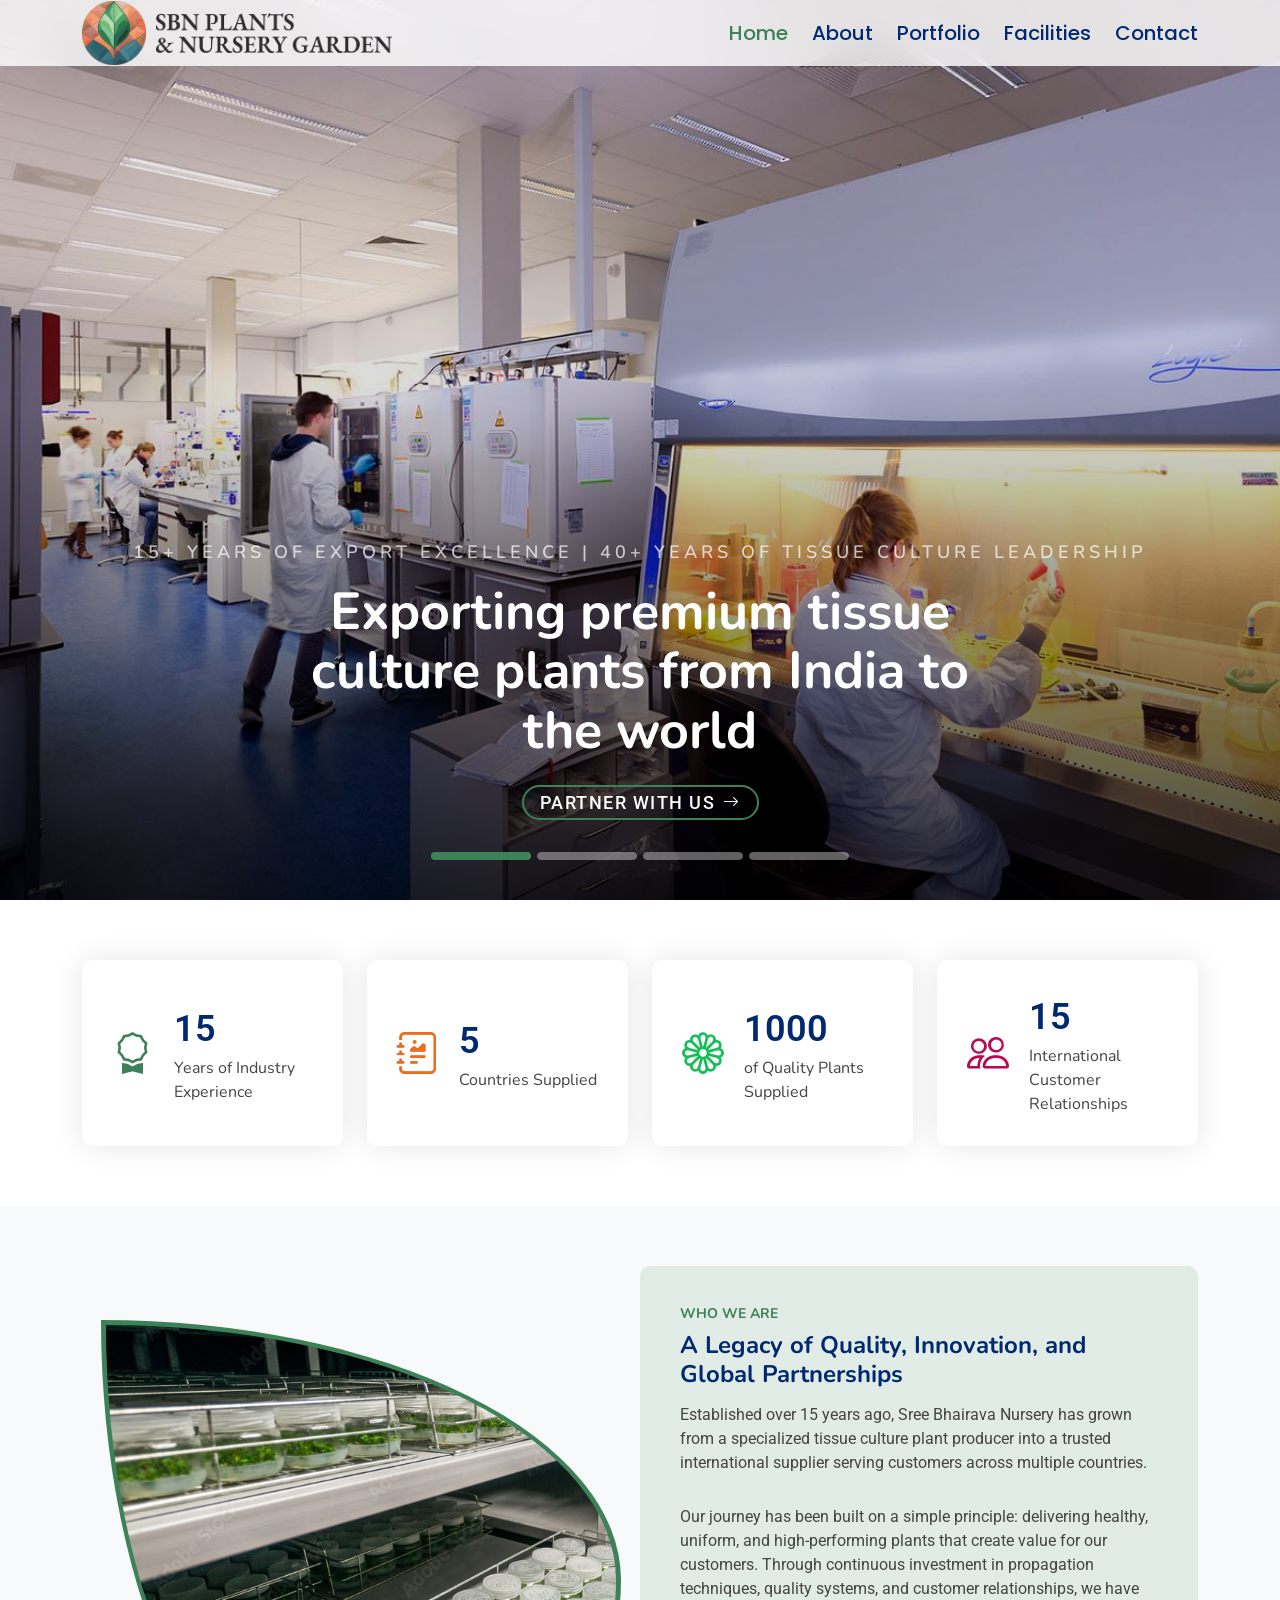
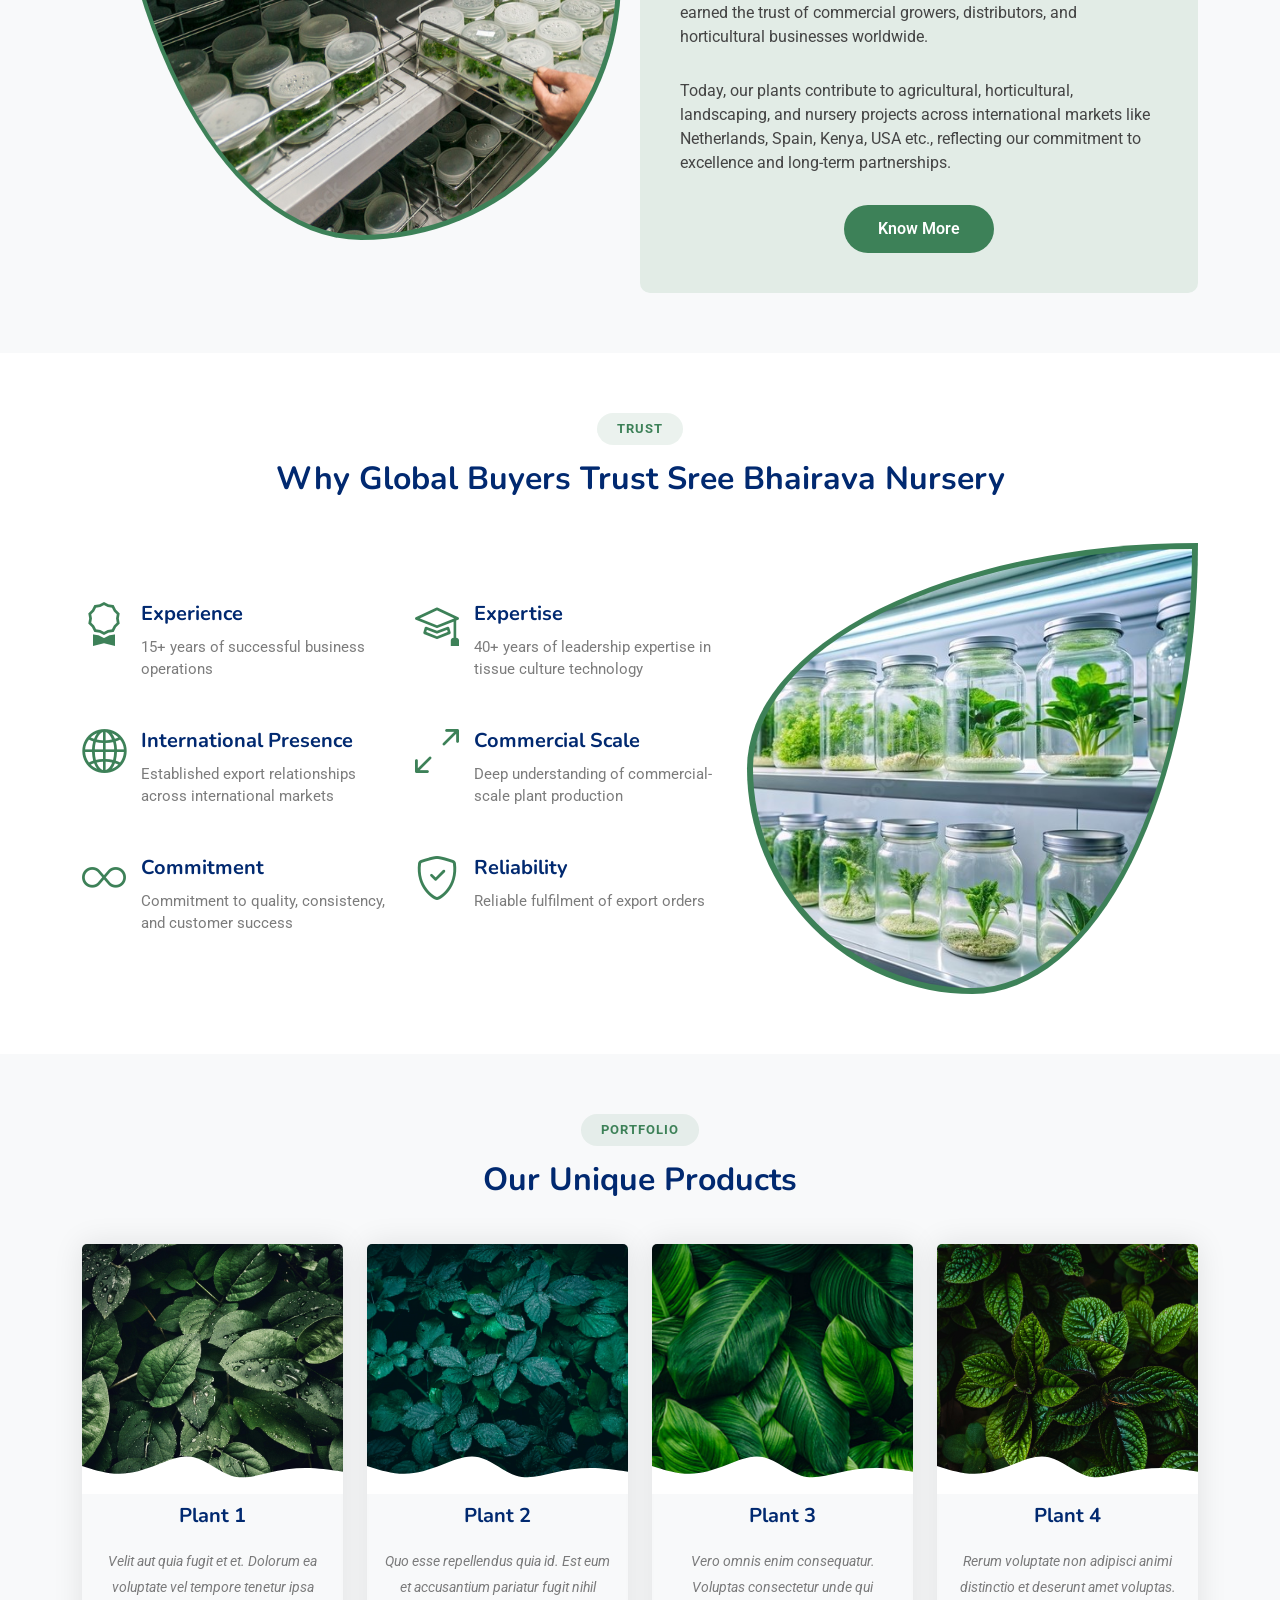
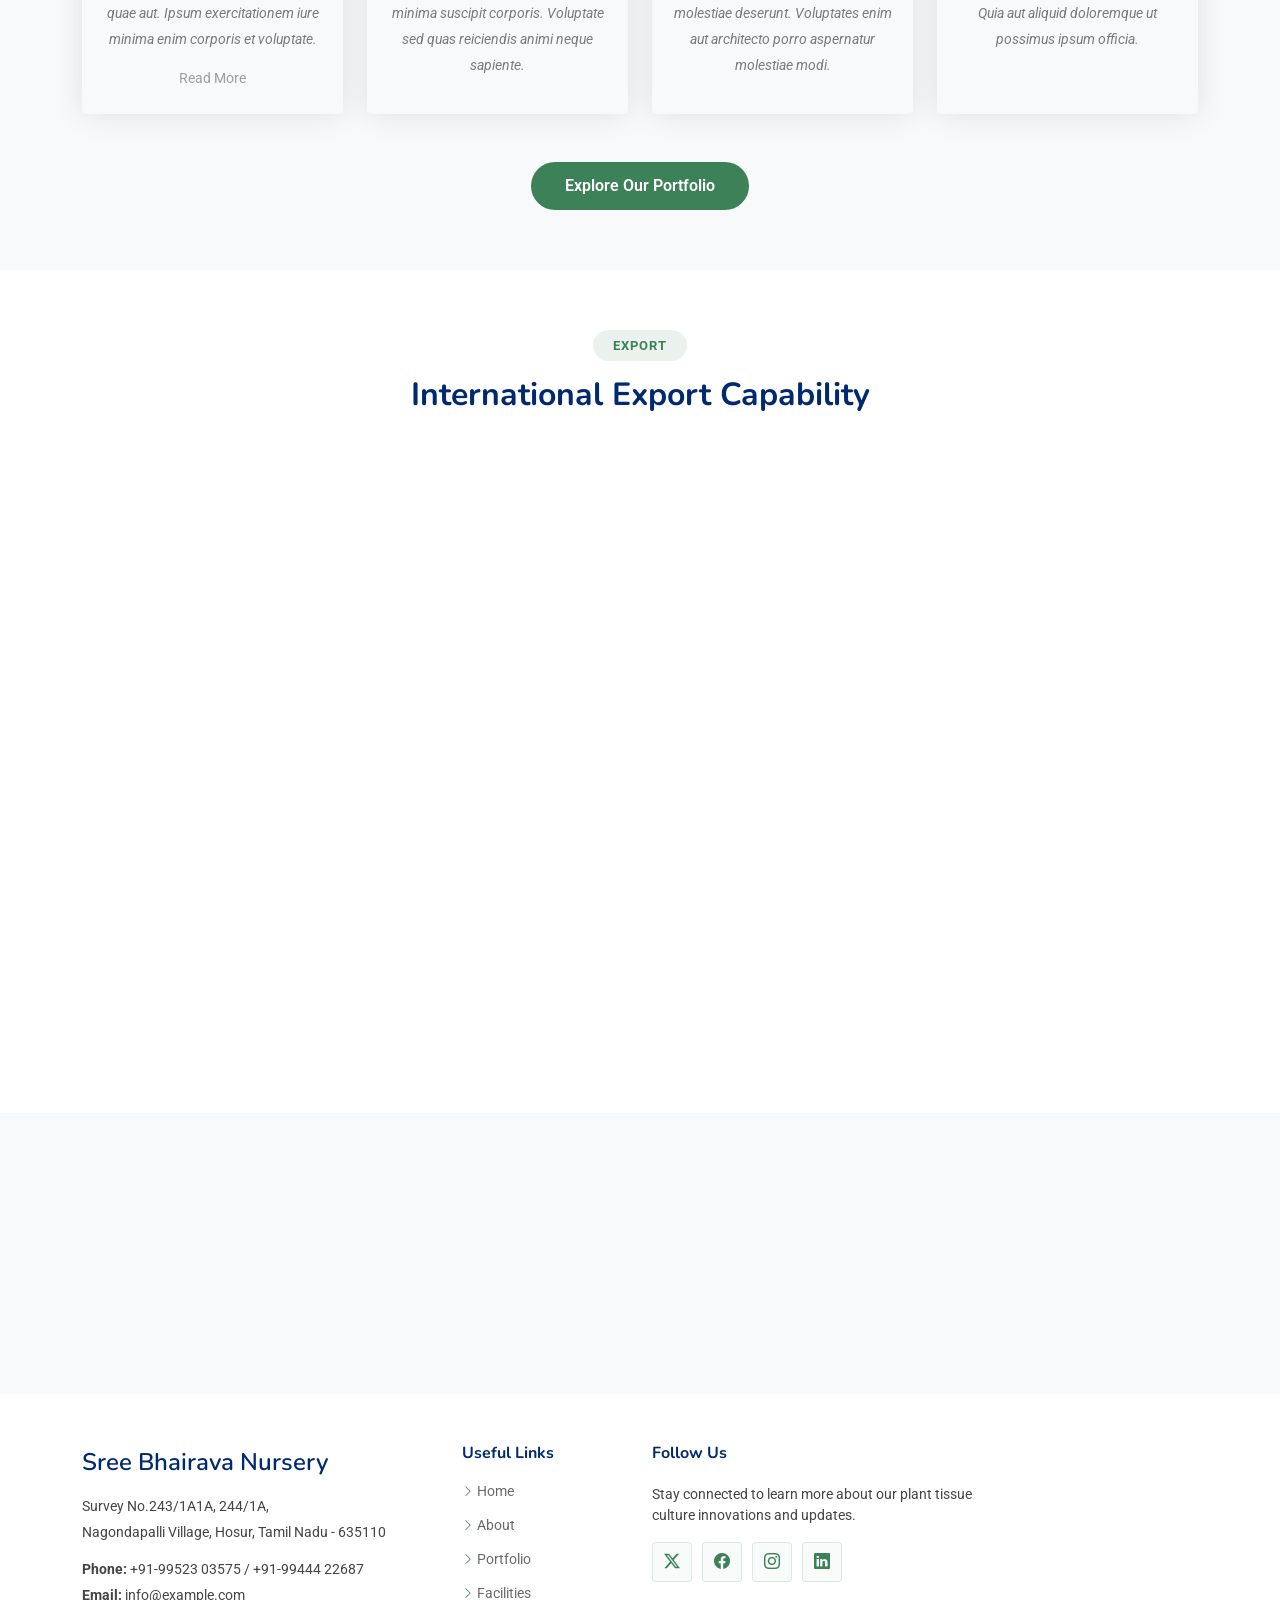
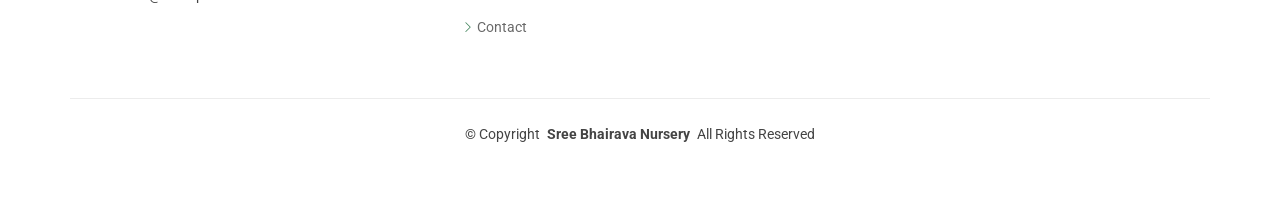
==== index.html @ 4a763406 "Ui update" ====
<!DOCTYPE html>
<html lang="en">

<head>
  <meta charset="utf-8">
  <meta content="width=device-width, initial-scale=1.0" name="viewport">
  <title>Sree Bhairava Nursery</title>
  <meta name="description" content="">
  <meta name="keywords" content="">

  <!-- Favicons -->
  <link href="assets/img/favicon.png" rel="icon">
  <link href="assets/img/apple-touch-icon.png" rel="apple-touch-icon">

  <!-- Fonts -->
  <link href="https://fonts.googleapis.com" rel="preconnect">
  <link href="https://fonts.gstatic.com" rel="preconnect" crossorigin>
  <link href="https://fonts.googleapis.com/css2?family=Roboto:ital,wght@0,100;0,300;0,400;0,500;0,700;0,900;1,100;1,300;1,400;1,500;1,700;1,900&family=Poppins:ital,wght@0,100;0,200;0,300;0,400;0,500;0,600;0,700;0,800;0,900;1,100;1,200;1,300;1,400;1,500;1,600;1,700;1,800;1,900&family=Nunito:ital,wght@0,200;0,300;0,400;0,500;0,600;0,700;0,800;0,900;1,200;1,300;1,400;1,500;1,600;1,700;1,800;1,900&display=swap" rel="stylesheet">

  <!-- Vendor CSS Files -->
  <link href="assets/vendor/bootstrap/css/bootstrap.min.css" rel="stylesheet">
  <link href="assets/vendor/bootstrap-icons/bootstrap-icons.css" rel="stylesheet">
  <link href="assets/vendor/aos/aos.css" rel="stylesheet">
  <link href="assets/vendor/glightbox/css/glightbox.min.css" rel="stylesheet">
  <link href="assets/vendor/swiper/swiper-bundle.min.css" rel="stylesheet">

  <!-- Main CSS File -->
  <link href="assets/css/main.css" rel="stylesheet">

  <!-- Navbar CSS -->
  <link href="assets/css/navbar.css" rel="stylesheet">

  <!-- Hero Showcase Styles -->
  <style>
    .hero-showcase {
      width: 100%;
      height: 100vh;
      position: relative;
      overflow: hidden;
    }
    .hero-showcase .carousel,
    .hero-showcase .carousel-inner,
    .hero-showcase .carousel-item {
      height: 100%;
    }
    .hero-slide-bg {
      position: absolute;
      inset: 0;
      background-size: cover;
      background-position: center;
      background-repeat: no-repeat;
    }
    .hero-slide-overlay {
      position: absolute;
      inset: 0;
      background: linear-gradient(to top, rgba(0,0,0,0.75) 0%, rgba(0,0,0,0.15) 55%, rgba(0,0,0,0.05) 100%);
      display: flex;
      flex-direction: column;
      align-items: center;
      text-align: center;
      justify-content: flex-end;
      padding: 80px 60px;
      color: #fff;
      transition: background 0.6s ease;
    }
    .hero-showcase .carousel-item:hover .hero-slide-overlay {
      background: linear-gradient(to top, rgba(0,0,0,0.82) 0%, rgba(0,0,0,0.2) 55%, rgba(0,0,0,0.08) 100%);
    }
    .hero-slide-label {
      font-size: 18px;
      text-transform: uppercase;
      letter-spacing: 4px;
      font-weight: 600;
      margin-bottom: 16px;
      opacity: 0.7;
      font-family: var(--heading-font);
    }
    .hero-slide-overlay h2 {
      font-size: 52px;
      font-weight: 700;
      color: #fff;
      margin-bottom: 12px;
      font-family: var(--heading-font);
      line-height: 1.15;
      max-width: 720px;
    }
    .hero-slide-overlay p {
      font-size: 26px;
      color: rgba(255,255,255,0.7);
      margin-bottom: 20px;
      max-width: 560px;
      line-height: 1.5;
    }
    .hero-slide-link {
      display: inline-flex;
      align-items: center;
      gap: 8px;
      color: #fff;
      font-size: 18px;
      background-color: transparent; ;
      border-radius: 20px;
      border: 2px solid var(--accent-color);
      padding: 2px 16px;
      font-weight: 500;
      text-transform: uppercase;
      letter-spacing: 1.5px;
      text-decoration: none;
      transition: opacity 0.3s;
      margin: 12px auto 0;
    }
    .hero-slide-link:hover {
      opacity: 1;
      color: #fff;
      background-color: var(--accent-color);
      border: 2px solid var(--accent-color);
    }
    .hero-slide-link i {
      font-size: 16px;
      transition: transform 0.3s;
      /* color: var(--accent-color); */
    }
    .hero-slide-link:hover i {
      transform: translateX(5px);
    }
    @media (max-width: 768px) {
      .hero-showcase {
        height: 100dvh;
      }
      .hero-slide-overlay {
        padding: 80px 20px;
      }
      .hero-slide-overlay h2 {
        font-size: 26px;
      }
      .hero-slide-overlay p {
        font-size: 14px;
      }
      .hero-showcase .carousel-indicators {
        bottom: 24px;
      }
    }

    #hero.hero-showcase {
      padding: 0;
      scroll-margin-top: 0;
    }

    .hero-showcase .carousel-indicators {
      bottom: 24px;
    }


    .hero-showcase .carousel-indicators button {
      width: 100px;
      height: 8px;
      border-radius: 4px;
      position: relative;
      background-color: rgba(255, 255, 255, 0.75);
      background-image: linear-gradient(to right, var(--accent-color), var(--accent-color));
      background-size: 0% 100%;
      background-repeat: no-repeat;
      border: 0;
    }
    .hero-showcase .carousel-indicators button.active {
      background-size: 100% 100%;
      background-color: rgba(255, 255, 255, 0.75);
      opacity: 1;
    }
    .hero-showcase .carousel-indicators button:not(.active) {
      transition: none;
    }

    .team .team-member .member-img {
      height: 250px;
    }
    .team .team-member .member-img img {
      width: 100%;
      height: 100%;
      object-fit: cover;
    }

    /* CTA Section */
    .cta-section {
      padding: 60px 0;
      background-color: #f8f9fa;
    }

    .cta-card {
      background-color: var(--accent-color);
      border-radius: 16px;
      padding: 48px 56px;
      display: flex;
      align-items: center;
      justify-content: space-between;
      gap: 32px;
    }

    .cta-content h2 {
      color: #fff;
      font-size: 28px;
      font-weight: 700;
      margin-bottom: 8px;
    }

    .cta-content p {
      color: rgba(255, 255, 255, 0.8);
      font-size: 16px;
      margin-bottom: 0;
    }

    .cta-btn {
      display: inline-block;
      padding: 14px 32px;
      background-color: #fff;
      color: var(--accent-color);
      border-radius: 50px;
      text-decoration: none;
      font-weight: 600;
      white-space: nowrap;
      transition: all 0.3s ease;
    }

    .cta-btn:hover {
      background-color: var(--accent-color);
      color: #fff;
      border: 2px solid #fff;
    }

    @media (max-width: 768px) {
      .cta-card {
        flex-direction: column;
        text-align: center;
        padding: 36px 28px;
      }

      .cta-content h2 {
        font-size: 22px;
      }
    }
  </style>

</head>

<body class="index-page">

  <header id="header" class="header d-flex align-items-center fixed-top">
    <div class="container-fluid container-xl position-relative d-flex align-items-center">

      <a href="index.html" class="logo d-flex align-items-center me-auto">
        <img src="assets/img/logo.png" alt="Sree Bhairava Nursery" class="logo-icon">
        <img src="assets/img/logo_text.png" alt="" class="logo-text">
      </a>

      <nav id="navmenu" class="navmenu">
        <ul>
          <li><a href="index.html" class="active">Home</a></li>
          <li><a href="about.html">About</a></li>
          <li><a href="portfolio.html">Portfolio</a></li>
          <li><a href="facilities.html">Facilities</a></li>
          <li><a href="contact.html">Contact</a></li>
        </ul>
        <i class="mobile-nav-toggle d-xl-none bi bi-list"></i>
      </nav>

    </div>
  </header>

  <main class="main">

    <!-- Hero Section -->
    <section id="hero" class="hero-showcase">
      <div id="heroCarousel" class="carousel slide carousel-fade" data-bs-ride="carousel" data-bs-interval="8000">

        <div class="carousel-indicators">
          <button type="button" data-bs-target="#heroCarousel" data-bs-slide-to="0" class="active"></button>
          <button type="button" data-bs-target="#heroCarousel" data-bs-slide-to="1"></button>
          <button type="button" data-bs-target="#heroCarousel" data-bs-slide-to="2"></button>
          <button type="button" data-bs-target="#heroCarousel" data-bs-slide-to="3"></button>
        </div>

        <div class="carousel-inner">

          <div class="carousel-item active">
            <div class="hero-slide-bg" style="background-image: url('assets/img/lab2.jpg');"></div>
            <div class="hero-slide-overlay">
              <span class="hero-slide-label">15+ Years of Export Excellence | 40+ Years of Tissue Culture Leadership</span>
              <h2>Exporting premium tissue culture plants from India to the world</h2>
              <!-- <p>Disease-free propagation starts here.</p> -->
              <!-- <a href="facilities.html" class="hero-slide-link">Request a Catalogue<i class="bi bi-arrow-right"></i></a> -->
              <a href="contact.html" class="hero-slide-link">Partner With Us<i class="bi bi-arrow-right"></i></a>
            </div>
          </div>

          <div class="carousel-item">
            <div class="hero-slide-bg" style="background-image: url('assets/img/4.jpg');"></div>
            <div class="hero-slide-overlay">
              <span class="hero-slide-label">About Us</span>
              <h2>Over 15 years of Tissue Culture expertise</h2>
              <p>Serving growers across India.</p>
              <a href="about.html#who-we-are" class="hero-slide-link">Why Choose Sree Bhairava Nursery?<i class="bi bi-arrow-right"></i></a>
            </div>
          </div>

          <div class="carousel-item">
            <div class="hero-slide-bg" style="background-image: url('assets/img/lab1.jpg');"></div>
            <div class="hero-slide-overlay">
              <span class="hero-slide-label">Laboratory</span>
              <h2>Advanced Tissue Culture Lab</h2>
              <p>Disease-free propagation starts here.</p>
              <a href="facilities.html" class="hero-slide-link">Explore Facilities <i class="bi bi-arrow-right"></i></a>
            </div>
          </div>

          <div class="carousel-item">
            <div class="hero-slide-bg" style="background-image: url('assets/img/2.jpg');"></div>
            <div class="hero-slide-overlay">
              <span class="hero-slide-label">Our Portfolio</span>
              <h2>Exotic Variety of Tissue Culture Plants</h2>
              <p>Get a closer look at our diverse range of high-quality plants.</p>
              <a href="portfolio.html" class="hero-slide-link">Explore Our Portfolio <i class="bi bi-arrow-right"></i></a>
            </div>
          </div>

        </div>

      </div>
    </section><!-- /Hero Section -->

    <!-- Stats Section -->
    <section id="stats" class="stats section">

      <div class="container" data-aos="fade-up" data-aos-delay="100">

        <div class="row gy-4">

          <div class="col-lg-3 col-md-6">
            <div class="stats-item d-flex align-items-center w-100 h-100">
              <i class="bi bi-award color-blue flex-shrink-0"></i>
              <div>
                <span data-purecounter-start="0" data-purecounter-end="15" data-purecounter-duration="1" class="purecounter"></span>
                <p>Years of Industry Experience</p>
              </div>
            </div>
          </div><!-- End Stats Item -->

          <div class="col-lg-3 col-md-6">
            <div class="stats-item d-flex align-items-center w-100 h-100">
              <i class="bi bi-journal-richtext color-orange flex-shrink-0" style="color: #ee6c20;"></i>
              <div>
                <span data-purecounter-start="0" data-purecounter-end="5" data-purecounter-duration="1" class="purecounter"></span>
                <p>Countries Supplied</p>
              </div>
            </div>
          </div><!-- End Stats Item -->

          <div class="col-lg-3 col-md-6">
            <div class="stats-item d-flex align-items-center w-100 h-100">
              <i class="bi bi bi-flower1 color-green flex-shrink-0" style="color: #15be56;"></i>
              <div>
                <span data-purecounter-start="0" data-purecounter-end="1000" data-purecounter-duration="1" class="purecounter"></span>
                <p>of Quality Plants Supplied</p>
              </div>
            </div>
          </div><!-- End Stats Item -->

          <div class="col-lg-3 col-md-6">
            <div class="stats-item d-flex align-items-center w-100 h-100">
              <i class="bi bi-people color-pink flex-shrink-0" style="color: #bb0852;"></i>
              <div>
                <span data-purecounter-start="0" data-purecounter-end="15" data-purecounter-duration="1" class="purecounter"></span>
                <p>International Customer Relationships</p>
              </div>
            </div>
          </div><!-- End Stats Item -->

        </div>

      </div>

    </section><!-- /Stats Section -->


    <!-- Advanced Laboratories Section -->
    <!-- <section id="advanced-labs" class="section">

      <div class="container section-title" data-aos="fade-up">
        <h2>About Us</h2>
        <p>A Legacy of Quality, Innovation, and Global Partnerships<br></p>
      </div>

      <div class="container" data-aos="fade-up" data-aos-delay="100">
        <div class="row justify-content-center">
          <div class="col-lg-8 text-center">
            <p>
              15+ years of delivering healthy, high-quality plants to customers worldwide.
              Trusted by growers and horticultural businesses across multiple countries.
              Supporting agriculture, landscaping, and nursery projects globally.
            </p>
          </div>
        </div>
      </div>

      <div class="container mt-4" data-aos="fade-up" data-aos-delay="200">
        <div class="row justify-content-center">
          <div class="col-lg-10">
            <div id="labsCarousel" class="carousel slide" data-bs-ride="carousel">
              <div class="carousel-indicators">
                <button type="button" data-bs-target="#labsCarousel" data-bs-slide-to="0" class="active"></button>
                <button type="button" data-bs-target="#labsCarousel" data-bs-slide-to="1"></button>
                <button type="button" data-bs-target="#labsCarousel" data-bs-slide-to="2"></button>
                <button type="button" data-bs-target="#labsCarousel" data-bs-slide-to="3"></button>
                <button type="button" data-bs-target="#labsCarousel" data-bs-slide-to="4"></button>
                <button type="button" data-bs-target="#labsCarousel" data-bs-slide-to="5"></button>
              </div>
              <div class="carousel-inner rounded">
                <div class="carousel-item active">
                  <img src="assets/img/portfolio/app-1.jpg" class="d-block w-100" alt="Laboratory facility">
                </div>
                <div class="carousel-item">
                  <img src="assets/img/portfolio/app-2.jpg" class="d-block w-100" alt="Laboratory facility">
                </div>
                <div class="carousel-item">
                  <img src="assets/img/portfolio/app-3.jpg" class="d-block w-100" alt="Laboratory facility">
                </div>
                <div class="carousel-item">
                  <img src="assets/img/portfolio/product-1.jpg" class="d-block w-100" alt="Laboratory facility">
                </div>
                <div class="carousel-item">
                  <img src="assets/img/portfolio/product-2.jpg" class="d-block w-100" alt="Laboratory facility">
                </div>
                <div class="carousel-item">
                  <img src="assets/img/portfolio/product-3.jpg" class="d-block w-100" alt="Laboratory facility">
                </div>
              </div>
              <button class="carousel-control-prev" type="button" data-bs-target="#labsCarousel" data-bs-slide="prev">
                <span class="carousel-control-prev-icon" aria-hidden="true"></span>
                <span class="visually-hidden">Previous</span>
              </button>
              <button class="carousel-control-next" type="button" data-bs-target="#labsCarousel" data-bs-slide="next">
                <span class="carousel-control-next-icon" aria-hidden="true"></span>
                <span class="visually-hidden">Next</span>
              </button>
            </div>
          </div>
        </div>
      </div>

      <div class="container mt-5">
        <div class="row gy-5">

          <div class="col-lg-7 d-flex" data-aos="fade-up" data-aos-delay="100">
            <div class="row align-self-center gy-5">

              <div class="col-md-6 icon-box">
                <i class="bi bi-lightbulb"></i>
                <div>
                  <h4>Innovation</h4>
                  <p>Pioneering advanced tissue culture protocols and propagation techniques that push the boundaries of plant science and commercial horticulture.</p>
                </div>
              </div>

              <div class="col-md-6 icon-box">
                <i class="bi bi-droplet"></i>
                <div>
                  <h4>High-Precision Tissue Culture</h4>
                  <p>Expertly performing plant tissue culture to propagate high-value species, ensuring genetic fidelity and producing vigorous, disease-free plants.</p>
                </div>
              </div>

              <div class="col-md-6 icon-box">
                <i class="bi bi-people"></i>
                <div>
                  <h4>Expert Staff & Researchers</h4>
                  <p>Our team of skilled botanists, lab technicians, and researchers brings over 15 years of hands-on tissue culture and plant propagation experience.</p>
                </div>
              </div>

              <div class="col-md-6 icon-box">
                <i class="bi bi-building"></i>
                <div>
                  <h4>Collaborative Environment</h4>
                  <p>Dedicated spaces and resources for interdisciplinary collaboration, fostering innovation through partnerships with agricultural research institutions.</p>
                </div>
              </div>

            </div>
          </div>

          <div class="col-lg-5 d-flex align-items-center" data-aos="fade-up" data-aos-delay="200">
            <img src="assets/img/services.jpg" class="img-fluid" alt="">
          </div>

        </div>
      </div>

    </section> -->

    <!-- About Section -->
    <section id="about" class="about section" style="background-color: #f8f9fa;">

      <div class="container" data-aos="fade-up">
        <div class="row gx-0">

          <div class="col-lg-6 order-lg-2 d-flex flex-column justify-content-center" data-aos="fade-up" data-aos-delay="200">
            <div class="content">
              <h3>Who We Are</h3>
              <h2>A Legacy of Quality, Innovation, and Global Partnerships</h2>
              <p>
                Established over 15 years ago, Sree Bhairava Nursery has grown from a specialized tissue culture plant producer into a trusted international supplier serving customers across multiple countries.
              </p>
              <p>
                Our journey has been built on a simple principle: delivering healthy, uniform, and high-performing plants that create value for our customers. Through continuous investment in propagation techniques, quality systems, and customer relationships, we have earned the trust of commercial growers, distributors, and horticultural businesses worldwide.
              </p>
              <p>
                Today, our plants contribute to agricultural, horticultural, landscaping, and nursery projects across international markets like Netherlands, Spain, Kenya, USA etc., reflecting our commitment to excellence and long-term partnerships.
              </p>
              <div class="text-center mt-4">
                <a href="about.html" class="section-cta-btn">Know More</a>
              </div>
            </div>
          </div>

          <div class="col-lg-6 order-lg-1 d-flex align-items-center" data-aos="zoom-out" data-aos-delay="200">
            <div class="who-we-are-image-frame">
              <img src="assets/img/about1.jpeg" class="img-fluid" alt="">
            </div>
          </div>

        </div>
      </div>

    </section><!-- /About Section -->

    <!-- Values Section -->
    <!-- <section id="values" class="values section">

      <div class="container section-title" data-aos="fade-up">
        <h2>Our Values</h2>
        <p>What we value most<br></p>
      </div>

      <div class="container">

        <div class="row gy-4">

          <div class="col-lg-4" data-aos="fade-up" data-aos-delay="100">
            <div class="card">
              <img src="assets/img/values-1.jpeg" class="img-fluid" alt="">
              <h3>Quality and Precision</h3>
              <p>We are dedicated to delivering the highest quality plants through meticulous tissue culture processes, ensuring consistency and excellence in every batch.</p>
            </div>
          </div>

          <div class="col-lg-4" data-aos="fade-up" data-aos-delay="200">
            <div class="card">
              <img src="assets/img/values-2.jpeg" class="img-fluid" alt="">
              <h3>Sustainability</h3>
              <p>Our methods prioritize eco-friendly practices, promoting sustainable agriculture and minimizing environmental impact for a greener planet.</p>
            </div>
          </div>

          <div class="col-lg-4" data-aos="fade-up" data-aos-delay="300">
            <div class="card">
              <img src="assets/img/values-3.jpeg" class="img-fluid" alt="">
              <h3>Innovation and Growth</h3>
              <p>We embrace innovation to drive agricultural advancements, fostering growth for our clients, partners, and the communities we serve.</p>
            </div>
          </div>

        </div>

      </div>

    </section> -->


    <!-- Alt Features Section -->
    <section id="alt-features" class="alt-features section">

      <div class="container section-title" data-aos="fade-up">
        <h2>Trust</h2>
        <p>Why Global Buyers Trust Sree Bhairava Nursery<br></p>
      </div><!-- End Section Title -->

      <div class="container">

        <div class="row gy-5">

          <div class="col-xl-7 d-flex order-2 order-xl-1" data-aos="fade-up" data-aos-delay="200">

            <div class="row align-self-center gy-5">

              <div class="col-md-6 icon-box">
                <i class="bi bi-award"></i>
                <div>
                  <h4>Experience</h4>
                  <p>15+ years of successful business operations</p>
                </div>
              </div><!-- End Feature Item -->

              <div class="col-md-6 icon-box">
                <i class="bi bi-mortarboard"></i>
                <div>
                  <h4>Expertise</h4>
                  <p>40+ years of leadership expertise in tissue culture technology</p>
                </div>
              </div><!-- End Feature Item -->

              <div class="col-md-6 icon-box">
                <i class="bi bi-globe2"></i>
                <div>
                  <h4>International Presence</h4>
                  <p>Established export relationships across international markets</p>
                </div>
              </div><!-- End Feature Item -->

              <div class="col-md-6 icon-box">
                <i class="bi bi-arrows-angle-expand"></i>
                <div>
                  <h4>Commercial Scale</h4>
                  <p>Deep understanding of commercial-scale plant production</p>
                </div>
              </div><!-- End Feature Item -->

              <div class="col-md-6 icon-box">
                <i class="bi bi-infinity"></i>
                <div>
                  <h4>Commitment</h4>
                  <p>Commitment to quality, consistency, and customer success</p>
                </div>
              </div><!-- End Feature Item -->

              <div class="col-md-6 icon-box">
                <i class="bi bi-shield-check"></i>
                <div>
                  <h4>Reliability</h4>
                  <p>Reliable fulfilment of export orders</p>
                </div>
              </div><!-- End Feature Item -->

            </div>

          </div>

          <div class="col-xl-5 d-flex align-items-center order-1 order-xl-2" data-aos="fade-up" data-aos-delay="100">
            <div class="trust-image-frame">
              <img src="assets/img/features1.jpeg" class="img-fluid" alt="">
            </div>
          </div>

        </div>

      </div>

    </section><!-- /Alt Features Section -->


    <!-- Team Section -->
    <section id="team" class="team section" style="background-color: #f8f9fa;">

      <!-- Section Title -->
      <div class="container section-title" data-aos="fade-up">
        <h2>Portfolio</h2>
        <p>Our Unique Products</p>
      </div><!-- End Section Title -->

      <div class="container">

        <div class="row gy-4">

          <div class="col-lg-3 col-md-6 d-flex align-items-stretch" data-aos="fade-up" data-aos-delay="100">
            <div class="team-member">
              <div class="member-img">
                <img src="assets/img/1.jpg" class="img-fluid" alt="">
                <!-- <div class="social">
                  <a href=""><i class="bi bi-twitter-x"></i></a>
                  <a href=""><i class="bi bi-facebook"></i></a>
                  <a href=""><i class="bi bi-instagram"></i></a>
                  <a href=""><i class="bi bi-linkedin"></i></a>
                </div> -->
              </div>
              <div class="member-info">
                <h4>Plant 1</h4>
                <!-- <span>Chief Executive Officer</span> -->
                <p>Velit aut quia fugit et et. Dolorum ea voluptate vel tempore tenetur ipsa quae aut. Ipsum exercitationem iure minima enim corporis et voluptate.</p>
                <a href="portfolio.html" class="read-more stretched-link"><span>Read More</span></a>
              </div>
            </div>
          </div>

          <div class="col-lg-3 col-md-6 d-flex align-items-stretch" data-aos="fade-up" data-aos-delay="200">
            <div class="team-member">
              <div class="member-img">
                <img src="assets/img/2.jpg" class="img-fluid" alt="">
                <!-- <div class="social">
                  <a href=""><i class="bi bi-twitter-x"></i></a>
                  <a href=""><i class="bi bi-facebook"></i></a>
                  <a href=""><i class="bi bi-instagram"></i></a>
                  <a href=""><i class="bi bi-linkedin"></i></a>
                </div> -->
              </div>
              <div class="member-info">
                <h4>Plant 2</h4>
                <!-- <span>Product Manager</span> -->
                <p>Quo esse repellendus quia id. Est eum et accusantium pariatur fugit nihil minima suscipit corporis. Voluptate sed quas reiciendis animi neque sapiente.</p>
              </div>
            </div>
          </div><!-- End Team Member -->

          <div class="col-lg-3 col-md-6 d-flex align-items-stretch" data-aos="fade-up" data-aos-delay="300">
            <div class="team-member">
              <div class="member-img">
                <img src="assets/img/3.jpg" class="img-fluid" alt="">
                <!-- <div class="social">
                  <a href=""><i class="bi bi-twitter-x"></i></a>
                  <a href=""><i class="bi bi-facebook"></i></a>
                  <a href=""><i class="bi bi-instagram"></i></a>
                  <a href=""><i class="bi bi-linkedin"></i></a>
                </div> -->  
              </div>
              <div class="member-info">
                <h4>Plant 3</h4>
                <!-- <span>CTO</span> -->
                <p>Vero omnis enim consequatur. Voluptas consectetur unde qui molestiae deserunt. Voluptates enim aut architecto porro aspernatur molestiae modi.</p>
              </div>
            </div>
          </div><!-- End Team Member -->

          <div class="col-lg-3 col-md-6 d-flex align-items-stretch" data-aos="fade-up" data-aos-delay="400">
            <div class="team-member">
              <div class="member-img">
                <img src="assets/img/4.jpg" class="img-fluid" alt="">
                <!-- <div class="social">
                  <a href=""><i class="bi bi-twitter-x"></i></a>
                  <a href=""><i class="bi bi-facebook"></i></a>
                  <a href=""><i class="bi bi-instagram"></i></a>
                  <a href=""><i class="bi bi-linkedin"></i></a>
                </div> -->
              </div>
              <div class="member-info">
                <h4>Plant 4</h4>
                <!-- <span>Accountant</span> -->
                <p>Rerum voluptate non adipisci animi distinctio et deserunt amet voluptas. Quia aut aliquid doloremque ut possimus ipsum officia.</p>
              </div>
            </div>
          </div><!-- End Team Member -->

        </div>

        <div class="text-center mt-5">
          <a href="portfolio.html" class="section-cta-btn">
            <span>Explore Our Portfolio</span>
            <!-- <i class="bi bi-arrow-right"></i> -->
          </a>
        </div>

      </div>

    </section><!-- /Team Section -->


    <!-- Advanced Laboratories Section -->
    <section id="advanced-labs" class="section">

      <div class="container section-title" data-aos="fade-up">
        <h2>Export</h2>
        <p>International Export Capability<br></p>
      </div>

      <div class="container" data-aos="fade-up" data-aos-delay="100">
        <div class="row justify-content-center">
          <div class="col-lg-8 text-center">
            <p>With extensive experience in international trade, Sree Bhairava Nursery understands the importance of quality assurance, documentation, compliance, and logistics.
Our export operations are designed to support customers seeking dependable sourcing partners capable of meeting both quality expectations and commercial timelines.
            </p>
            <p>We work with:</p>
          </div>
        </div>
      </div>

      <div class="container mt-5">
        <div class="row gy-5">

          <div class="col-lg-12 d-flex" data-aos="fade-up" data-aos-delay="100">
            <div class="row align-self-center gy-5">

              <div class="col-md-4 icon-box">
                <i class="bi bi-lightbulb"></i>
                <div>
                  <h4>Innovation</h4>
                  <p>Pioneering advanced tissue culture protocols and propagation techniques that push the boundaries of plant science and commercial horticulture.</p>
                </div>
              </div>

              <div class="col-md-4 icon-box">
                <i class="bi bi-droplet"></i>
                <div>
                  <h4>High-Precision Tissue Culture</h4>
                  <p>Expertly performing plant tissue culture to propagate high-value species, ensuring genetic fidelity and producing vigorous, disease-free plants.</p>
                </div>
              </div>

              <div class="col-md-4 icon-box">
                <i class="bi bi-people"></i>
                <div>
                  <h4>Expert Staff & Researchers</h4>
                  <p>Our team of skilled botanists, lab technicians, and researchers brings over 15 years of hands-on tissue culture and plant propagation experience.</p>
                </div>
              </div>

              <div class="col-md-4 icon-box">
                <i class="bi bi-building"></i>
                <div>
                  <h4>Collaborative Environment</h4>
                  <p>Dedicated spaces and resources for interdisciplinary collaboration, fostering innovation through partnerships with agricultural research institutions.</p>
                </div>
              </div>

              <div class="col-md-4 icon-box">
                <i class="bi bi-people"></i>
                <div>
                  <h4>Expert Staff & Researchers</h4>
                  <p>Our team of skilled botanists, lab technicians, and researchers brings over 15 years of hands-on tissue culture and plant propagation experience.</p>
                </div>
              </div>

              <div class="col-md-4 icon-box">
                <i class="bi bi-building"></i>
                <div>
                  <h4>Collaborative Environment</h4>
                  <p>Dedicated spaces and resources for interdisciplinary collaboration, fostering innovation through partnerships with agricultural research institutions.</p>
                </div>
              </div>

            </div>
          </div>

        </div>
      </div>

    </section>


    <!-- Clients Section -->
    <!-- <section id="clients" class="clients section">

      <div class="container section-title" data-aos="fade-up">
        <h2>Clients</h2>
        <p>We work with best clients<br></p>
      </div>

      <div class="container" data-aos="fade-up" data-aos-delay="100">

        <div class="swiper init-swiper">
          <script type="application/json" class="swiper-config">
            {
              "loop": true,
              "speed": 600,
              "autoplay": {
                "delay": 5000
              },
              "slidesPerView": "auto",
              "pagination": {
                "el": ".swiper-pagination",
                "type": "bullets",
                "clickable": true
              },
              "breakpoints": {
                "320": {
                  "slidesPerView": 2,
                  "spaceBetween": 40
                },
                "480": {
                  "slidesPerView": 3,
                  "spaceBetween": 60
                },
                "640": {
                  "slidesPerView": 4,
                  "spaceBetween": 80
                },
                "992": {
                  "slidesPerView": 6,
                  "spaceBetween": 120
                }
              }
            }
          </script>
          <div class="swiper-wrapper align-items-center">
            <div class="swiper-slide"><img src="assets/img/clients/client-1.png" class="img-fluid" alt=""></div>
            <div class="swiper-slide"><img src="assets/img/clients/client-2.png" class="img-fluid" alt=""></div>
            <div class="swiper-slide"><img src="assets/img/clients/client-3.png" class="img-fluid" alt=""></div>
            <div class="swiper-slide"><img src="assets/img/clients/client-4.png" class="img-fluid" alt=""></div>
            <div class="swiper-slide"><img src="assets/img/clients/client-5.png" class="img-fluid" alt=""></div>
            <div class="swiper-slide"><img src="assets/img/clients/client-6.png" class="img-fluid" alt=""></div>
            <div class="swiper-slide"><img src="assets/img/clients/client-7.png" class="img-fluid" alt=""></div>
            <div class="swiper-slide"><img src="assets/img/clients/client-8.png" class="img-fluid" alt=""></div>
          </div>
          <div class="swiper-pagination"></div>
        </div>

      </div>

    </section> -->

    <!-- Contact Section — COMMENTED OUT
    <section id="contact" class="contact section">

      <div class="container section-title" data-aos="fade-up">
        <h2>Contact</h2>
        <p>Contact Us</p>
      </div>

      <div class="container" data-aos="fade-up" data-aos-delay="100">
        <div class="row gy-4">
          <div class="col-lg-6">
            <div class="row gy-4">
              <div class="col-md-6">
                <div class="info-item" data-aos="fade" data-aos-delay="200">
                  <i class="bi bi-geo-alt"></i>
                  <h3>Address</h3>
                  <p>Survey No.243/1A1A, 244/1A,</p>
                  <p>Nagondapalli Village, Hosur, Tamil Nadu - 635110</p>
                </div>
              </div>
              <div class="col-md-6">
                <div class="info-item" data-aos="fade" data-aos-delay="300">
                  <i class="bi bi-telephone"></i>
                  <h3>Call Us</h3>
                  <p>+91-99523 03575 (Rohein)</p>
                  <p>+91-99444 22687 (Chidambaram)</p>
                </div>
              </div>
              <div class="col-md-6">
                <div class="info-item" data-aos="fade" data-aos-delay="400">
                  <i class="bi bi-envelope"></i>
                  <h3>Email Us</h3>
                  <p>info@example.com</p>
                  <p>contact@example.com</p>
                </div>
              </div>
              <div class="col-md-6">
                <div class="info-item" data-aos="fade" data-aos-delay="500">
                  <i class="bi bi-clock"></i>
                  <h3>Open Hours</h3>
                  <p>Monday - Friday</p>
                  <p>9:00AM - 05:00PM</p>
                </div>
              </div>
            </div>
          </div>
          <div class="col-lg-6">
            <form action="forms/contact.php" method="post" class="php-email-form" data-aos="fade-up" data-aos-delay="200">
              <div class="row gy-4">
                <div class="col-md-6">
                  <input type="text" name="name" class="form-control" placeholder="Your Name" required="">
                </div>
                <div class="col-md-6 ">
                  <input type="email" class="form-control" name="email" placeholder="Your Email" required="">
                </div>
                <div class="col-12">
                  <input type="text" class="form-control" name="subject" placeholder="Subject" required="">
                </div>
                <div class="col-12">
                  <textarea class="form-control" name="message" rows="6" placeholder="Message" required=""></textarea>
                </div>
                <div class="col-12 text-center">
                  <div class="loading">Loading</div>
                  <div class="error-message"></div>
                  <div class="sent-message">Your message has been sent. Thank you!</div>
                  <button type="submit">Send Message</button>
                </div>
              </div>
            </form>
          </div>
        </div>
      </div>

    </section>
    -->

    <!-- CTA Section -->
    <section id="cta" class="cta-section" style="background-color: #f8f9fa;">
      <div class="container">
        <div class="cta-card" data-aos="fade-up">
          <div class="cta-content">
            <h2>Ready to bring your plants to life?</h2>
            <p>Partner with us for premium tissue culture plants and custom solutions.</p>
          </div>
          <a href="contact.html" class="cta-btn">Contact Us</a>
        </div>
      </div>
    </section>
    <!-- /CTA Section -->

  </main>

  <footer id="footer" class="footer">

    <div class="container footer-top">
      <div class="row gy-4">
        <div class="col-lg-4 col-md-6 footer-about">
          <a href="index.html" class="d-flex align-items-center">
            <span class="sitename">Sree Bhairava Nursery</span>
          </a>
          <div class="footer-contact pt-3">
            <p>Survey No.243/1A1A, 244/1A,</p>
            <p>Nagondapalli Village, Hosur, Tamil Nadu - 635110</p>
            <p class="mt-3"><strong>Phone:</strong> <span>+91-99523 03575 / +91-99444 22687</span></p>
            <p><strong>Email:</strong> <span>info@example.com</span></p>
          </div>
        </div>

        <div class="col-lg-2 col-md-3 footer-links">
          <h4>Useful Links</h4>
          <ul>
            <li><i class="bi bi-chevron-right"></i> <a href="index.html">Home</a></li>
            <li><i class="bi bi-chevron-right"></i> <a href="about.html">About</a></li>
            <li><i class="bi bi-chevron-right"></i> <a href="portfolio.html">Portfolio</a></li>
            <li><i class="bi bi-chevron-right"></i> <a href="facilities.html">Facilities</a></li>
            <li><i class="bi bi-chevron-right"></i> <a href="contact.html">Contact</a></li>
          </ul>
        </div>

        <!-- Our Services — hidden per requirement
        <div class="col-lg-2 col-md-3 footer-links">
          <h4>Our Services</h4>
          <ul>
            <li><i class="bi bi-chevron-right"></i> <a href="#">Plants Growth Room</a></li>
            <li><i class="bi bi-chevron-right"></i> <a href="#">Green House</a></li>
            <li><i class="bi bi-chevron-right"></i> <a href="#">Contract Production</a></li>
          </ul>
        </div>
        -->

        <div class="col-lg-4 col-md-12">
          <h4>Follow Us</h4>
          <p>Stay connected to learn more about our plant tissue culture innovations and updates.</p>
          <div class="social-links d-flex">
            <a href=""><i class="bi bi-twitter-x"></i></a>
            <a href=""><i class="bi bi-facebook"></i></a>
            <a href=""><i class="bi bi-instagram"></i></a>
            <a href=""><i class="bi bi-linkedin"></i></a>
          </div>
        </div>

      </div>
    </div>

    <div class="container copyright text-center mt-4">
      <p>&copy; <span>Copyright</span> <strong class="px-1 sitename">Sree Bhairava Nursery</strong> <span>All Rights Reserved</span></p>
    </div>

  </footer>

  <!-- Scroll Top -->
  <a href="#" id="scroll-top" class="scroll-top d-flex align-items-center justify-content-center"><i class="bi bi-arrow-up-short"></i></a>

  <!-- Vendor JS Files -->
  <script src="assets/vendor/bootstrap/js/bootstrap.bundle.min.js"></script>
  <script src="assets/vendor/php-email-form/validate.js"></script>
  <script src="assets/vendor/aos/aos.js"></script>
  <script src="assets/vendor/glightbox/js/glightbox.min.js"></script>
  <script src="assets/vendor/purecounter/purecounter_vanilla.js"></script>
  <script src="assets/vendor/imagesloaded/imagesloaded.pkgd.min.js"></script>
  <script src="assets/vendor/isotope-layout/isotope.pkgd.min.js"></script>
  <script src="assets/vendor/swiper/swiper-bundle.min.js"></script>

  <!-- Main JS File -->
  <script src="assets/js/main.js"></script>

  <!-- Force Hero Carousel Auto-Cycle -->
  <script>
    (function() {
      var heroEl = document.querySelector('#heroCarousel');
      if (!heroEl) return;

      var carousel = new bootstrap.Carousel(heroEl, {
        interval: 8000,
        ride: 'carousel',
        pause: false,
        wrap: true
      });

      (function initFill() {
        var btns = heroEl.querySelectorAll('.carousel-indicators button');
        var activeIdx = 0;
        btns.forEach(function(btn, i) {
          btn.style.transition = 'none';
          btn.style.backgroundSize = '0% 100%';
          void btn.offsetHeight;
          if (btn.classList.contains('active')) activeIdx = i;
        });
        btns[activeIdx].style.transition = 'background-size 8s linear';
        btns[activeIdx].style.backgroundSize = '100% 100%';
      })();

      heroEl.addEventListener('slide.bs.carousel', function(e) {
        var btns = heroEl.querySelectorAll('.carousel-indicators button');
        btns.forEach(function(btn) {
          btn.style.transition = 'none';
          btn.style.backgroundSize = '0% 100%';
          void btn.offsetHeight;
          btn.style.transition = 'background-size 8s linear';
        });
        setTimeout(function() {
          btns[e.to].style.backgroundSize = '100% 100%';
        }, 50);
      });
    })();
  </script>

</body>

</html>
---- assets/css/main.css ----
/* Fonts */
:root {
  --default-font: "Roboto",  system-ui, -apple-system, "Segoe UI", Roboto, "Helvetica Neue", Arial, "Noto Sans", "Liberation Sans", sans-serif, "Apple Color Emoji", "Segoe UI Emoji", "Segoe UI Symbol", "Noto Color Emoji";
  --heading-font: "Nunito",  sans-serif;
  --nav-font: "Poppins",  sans-serif;
}

/* Global Colors - The following color variables are used throughout the website. Updating them here will change the color scheme of the entire website */
:root { 
  --background-color: #ffffff; /* Background color for the entire website, including individual sections */
  --default-color: #444444; /* Default color used for the majority of the text content across the entire website */
  --heading-color: #012970; /* Color for headings, subheadings and title throughout the website */
  /* --accent-color: #e56b4b; /* Accent color that represents your brand on the website. It's used for buttons, links, and other elements that need to stand out */
  --accent-color: #3d8158; 
  --surface-color: #ffffff; /* The surface color is used as a background of boxed elements within sections, such as cards, icon boxes, or other elements that require a visual separation from the global background. */
  --contrast-color: #ffffff; /* Contrast color for text, ensuring readability against backgrounds of accent, heading, or default colors. */
}

/* Nav Menu Colors - The following color variables are used specifically for the navigation menu. They are separate from the global colors to allow for more customization options */
:root {
  --nav-color: #012970;
  /* --nav-hover-color: #e56b4b; */
  --nav-hover-color: #3d8158;
  --nav-mobile-background-color: #ffffff; /* Used as the background color for mobile navigation menu */
  --nav-dropdown-background-color: #ffffff; /* Used as the background color for dropdown items that appear when hovering over primary navigation items */
  --nav-dropdown-color: #212529; /* Used for navigation links of the dropdown items in the navigation menu. */
  --nav-dropdown-hover-color: #3d8158; /* Similar to --nav-hover-color, this color is applied to dropdown navigation links when they are hovered over. */
}

/* Color Presets - These classes override global colors when applied to any section or element, providing reuse of the sam color scheme. */

.light-background {
  --background-color: #f9f9f9;
  --surface-color: #ffffff;
}

.dark-background {
  --background-color: #060606;
  --default-color: #ffffff;
  --heading-color: #ffffff;
  --surface-color: #252525;
  --contrast-color: #ffffff;
}

/* Smooth scroll */
:root {
  scroll-behavior: smooth;
}

/*--------------------------------------------------------------
# General Styling & Shared Classes
--------------------------------------------------------------*/
body {
  color: var(--default-color);
  background-color: var(--background-color);
  font-family: var(--default-font);
}

a {
  color: var(--accent-color);
  text-decoration: none;
  transition: 0.3s;
}

a:hover {
  color: color-mix(in srgb, var(--accent-color), transparent 25%);
  text-decoration: none;
}

h1,
h2,
h3,
h4,
h5,
h6 {
  color: var(--heading-color);
  font-family: var(--heading-font);
}

/* PHP Email Form Messages
------------------------------*/
.php-email-form .error-message {
  display: none;
  background: #df1529;
  color: #ffffff;
  text-align: left;
  padding: 15px;
  margin-bottom: 24px;
  font-weight: 600;
}

.php-email-form .sent-message {
  display: none;
  color: #ffffff;
  background: #059652;
  text-align: center;
  padding: 15px;
  margin-bottom: 24px;
  font-weight: 600;
}

.php-email-form .loading {
  display: none;
  background: var(--surface-color);
  text-align: center;
  padding: 15px;
  margin-bottom: 24px;
}

.php-email-form .loading:before {
  content: "";
  display: inline-block;
  border-radius: 50%;
  width: 24px;
  height: 24px;
  margin: 0 10px -6px 0;
  border: 3px solid var(--accent-color);
  border-top-color: var(--surface-color);
  animation: php-email-form-loading 1s linear infinite;
}

@keyframes php-email-form-loading {
  0% {
    transform: rotate(0deg);
  }

  100% {
    transform: rotate(360deg);
  }
}

/*--------------------------------------------------------------
# Global Header
--------------------------------------------------------------*/
.header {
  color: var(--default-color);
  background-color: var(--background-color);
  padding: 20px 0;
  transition: all 0.5s;
  z-index: 997;
}

.header .logo {
  line-height: 1;
  gap: 10px;
}

.header .logo .logo-icon {
  max-height: 64px;
}

.header .logo .logo-text {
  max-height: 40px;
}

.header .btn-getstarted,
.header .btn-getstarted:focus {
  color: var(--contrast-color);
  background: var(--accent-color);
  font-size: 15px;
  padding: 8px 25px;
  margin: 0 0 0 30px;
  border-radius: 4px;
  transition: 0.3s;
  font-weight: 500;
}

.header .btn-getstarted:hover,
.header .btn-getstarted:focus:hover {
  color: var(--contrast-color);
  background: color-mix(in srgb, var(--accent-color), transparent 15%);
}

@media (max-width: 1200px) {
  .header .logo {
    order: 1;
  }

  .header .btn-getstarted {
    order: 2;
    margin: 0 15px 0 0;
    padding: 6px 15px;
  }

  .header .navmenu {
    order: 3;
  }
}

.scrolled .header {
  box-shadow: 0px 0 18px rgba(0, 0, 0, 0.1);
}

/* Index Page Header
------------------------------*/
.index-page .header {
  --background-color: rgba(255, 255, 255, 0);
}

/* Index Page Header on Scroll
------------------------------*/
.index-page.scrolled .header {
  --background-color: #ffffff;
}

/*--------------------------------------------------------------
# Navigation Menu
--------------------------------------------------------------*/
/* Navmenu - Desktop */
@media (min-width: 1200px) {
  .navmenu {
    padding: 0;
  }

  .navmenu ul {
    margin: 0;
    padding: 0;
    display: flex;
    list-style: none;
    align-items: center;
  }

  .navmenu li {
    position: relative;
  }

  .navmenu a,
  .navmenu a:focus {
    color: var(--nav-color);
    padding: 18px 12px;
    font-size: 20px;
    font-family: var(--nav-font);
    font-weight: 500;
    display: flex;
    align-items: center;
    justify-content: space-between;
    white-space: nowrap;
    transition: 0.3s;
  }

  .navmenu a i,
  .navmenu a:focus i {
    font-size: 12px;
    line-height: 0;
    margin-left: 5px;
    transition: 0.3s;
  }

  .navmenu li:last-child a {
    padding-right: 0;
  }

  .navmenu li:hover>a,
  .navmenu .active,
  .navmenu .active:focus {
    color: var(--nav-hover-color);
  }

  .navmenu .dropdown ul {
    margin: 0;
    padding: 10px 0;
    background: var(--nav-dropdown-background-color);
    display: block;
    position: absolute;
    visibility: hidden;
    left: 14px;
    top: 130%;
    opacity: 0;
    transition: 0.3s;
    border-radius: 4px;
    z-index: 99;
    box-shadow: 0px 0px 30px rgba(0, 0, 0, 0.1);
  }

  .navmenu .dropdown ul li {
    min-width: 200px;
  }

  .navmenu .dropdown ul a {
    padding: 10px 20px;
    font-size: 15px;
    text-transform: none;
    color: var(--nav-dropdown-color);
  }

  .navmenu .dropdown ul a i {
    font-size: 12px;
  }

  .navmenu .dropdown ul a:hover,
  .navmenu .dropdown ul .active:hover,
  .navmenu .dropdown ul li:hover>a {
    color: var(--nav-dropdown-hover-color);
  }

  .navmenu .dropdown:hover>ul {
    opacity: 1;
    top: 100%;
    visibility: visible;
  }

  .navmenu .dropdown .dropdown ul {
    top: 0;
    left: -90%;
    visibility: hidden;
  }

  .navmenu .dropdown .dropdown:hover>ul {
    opacity: 1;
    top: 0;
    left: -100%;
    visibility: visible;
  }
}

/* Navmenu - Mobile */
@media (max-width: 1199px) {
  .mobile-nav-toggle {
    color: var(--nav-color);
    font-size: 28px;
    line-height: 0;
    margin-right: 10px;
    cursor: pointer;
    transition: color 0.3s;
  }

  .navmenu {
    padding: 0;
    z-index: 9997;
  }

  .navmenu ul {
    display: none;
    list-style: none;
    position: absolute;
    inset: 60px 20px 20px 20px;
    padding: 10px 0;
    margin: 0;
    border-radius: 6px;
    background-color: var(--nav-mobile-background-color);
    overflow-y: auto;
    transition: 0.3s;
    z-index: 9998;
    box-shadow: 0px 0px 30px rgba(0, 0, 0, 0.1);
  }

  .navmenu a,
  .navmenu a:focus {
    color: var(--nav-dropdown-color);
    padding: 10px 20px;
    font-family: var(--nav-font);
    font-size: 17px;
    font-weight: 500;
    display: flex;
    align-items: center;
    justify-content: space-between;
    white-space: nowrap;
    transition: 0.3s;
  }

  .navmenu a i,
  .navmenu a:focus i {
    font-size: 12px;
    line-height: 0;
    margin-left: 5px;
    width: 30px;
    height: 30px;
    display: flex;
    align-items: center;
    justify-content: center;
    border-radius: 50%;
    transition: 0.3s;
    background-color: color-mix(in srgb, var(--accent-color), transparent 90%);
  }

  .navmenu a i:hover,
  .navmenu a:focus i:hover {
    background-color: var(--accent-color);
    color: var(--contrast-color);
  }

  .navmenu a:hover,
  .navmenu .active,
  .navmenu .active:focus {
    color: var(--nav-dropdown-hover-color);
  }

  .navmenu .active i,
  .navmenu .active:focus i {
    background-color: var(--accent-color);
    color: var(--contrast-color);
    transform: rotate(180deg);
  }

  .navmenu .dropdown ul {
    position: static;
    display: none;
    z-index: 99;
    padding: 10px 0;
    margin: 10px 20px;
    background-color: var(--nav-dropdown-background-color);
    border: 1px solid color-mix(in srgb, var(--default-color), transparent 90%);
    box-shadow: none;
    transition: all 0.5s ease-in-out;
  }

  .navmenu .dropdown ul ul {
    background-color: rgba(33, 37, 41, 0.1);
  }

  .navmenu .dropdown>.dropdown-active {
    display: block;
    background-color: rgba(33, 37, 41, 0.03);
  }

  .mobile-nav-active {
    overflow: hidden;
  }

  .mobile-nav-active .mobile-nav-toggle {
    color: #fff;
    position: absolute;
    font-size: 32px;
    top: 15px;
    right: 15px;
    margin-right: 0;
    z-index: 9999;
  }

  .mobile-nav-active .navmenu {
    position: fixed;
    overflow: hidden;
    inset: 0;
    background: rgba(33, 37, 41, 0.8);
    transition: 0.3s;
  }

  .mobile-nav-active .navmenu>ul {
    display: block;
  }
}

/* Listing Dropdown - Desktop */
@media (min-width: 1200px) {
  .navmenu .listing-dropdown {
    position: static;
  }

  .navmenu .listing-dropdown ul {
    margin: 0;
    padding: 10px;
    background: var(--nav-dropdown-background-color);
    box-shadow: 0px 0px 20px rgba(0, 0, 0, 0.1);
    position: absolute;
    top: 130%;
    left: 0;
    right: 0;
    visibility: hidden;
    opacity: 0;
    display: flex;
    transition: 0.3s;
    border-radius: 4px;
    z-index: 99;
  }

  .navmenu .listing-dropdown ul li {
    flex: 1;
  }

  .navmenu .listing-dropdown ul li a,
  .navmenu .listing-dropdown ul li:hover>a {
    padding: 10px 20px;
    font-size: 15px;
    color: var(--nav-dropdown-color);
    background-color: var(--nav-dropdown-background-color);
  }

  .navmenu .listing-dropdown ul li a:hover,
  .navmenu .listing-dropdown ul li .active,
  .navmenu .listing-dropdown ul li .active:hover {
    color: var(--nav-dropdown-hover-color);
    background-color: var(--nav-dropdown-background-color);
  }

  .navmenu .listing-dropdown:hover>ul {
    opacity: 1;
    top: 100%;
    visibility: visible;
  }
}

/* Listing Dropdown - Mobile */
@media (max-width: 1199px) {
  .navmenu .listing-dropdown ul {
    position: static;
    display: none;
    z-index: 99;
    padding: 10px 0;
    margin: 10px 20px;
    background-color: var(--nav-dropdown-background-color);
    border: 1px solid color-mix(in srgb, var(--default-color), transparent 90%);
    box-shadow: none;
    transition: all 0.5s ease-in-out;
  }

  .navmenu .listing-dropdown ul ul {
    background-color: rgba(33, 37, 41, 0.1);
  }

  .navmenu .listing-dropdown>.dropdown-active {
    display: block;
    background-color: rgba(33, 37, 41, 0.03);
  }
}

/*--------------------------------------------------------------
# Global Footer
--------------------------------------------------------------*/
.footer {
  color: var(--default-color);
  background-color: var(--background-color);
  font-size: 14px;
  padding-bottom: 50px;
  position: relative;
}

.footer .footer-newsletter {
  background-color: color-mix(in srgb, var(--accent-color), transparent 97%);
  border-top: 1px solid color-mix(in srgb, var(--accent-color), transparent 85%);
  border-bottom: 1px solid color-mix(in srgb, var(--accent-color), transparent 85%);
  padding: 50px 0;
}

.footer .footer-newsletter h4 {
  font-size: 24px;
}

.footer .footer-newsletter .newsletter-form {
  margin-top: 30px;
  margin-bottom: 15px;
  padding: 6px 8px;
  position: relative;
  background-color: color-mix(in srgb, var(--background-color), transparent 50%);
  border: 1px solid color-mix(in srgb, var(--default-color), transparent 90%);
  box-shadow: 0px 2px 25px rgba(0, 0, 0, 0.1);
  display: flex;
  transition: 0.3s;
  border-radius: 4px;
}

.footer .footer-newsletter .newsletter-form:focus-within {
  border-color: var(--accent-color);
}

.footer .footer-newsletter .newsletter-form input[type=email] {
  border: 0;
  padding: 4px;
  width: 100%;
  background-color: color-mix(in srgb, var(--background-color), transparent 50%);
  color: var(--default-color);
}

.footer .footer-newsletter .newsletter-form input[type=email]:focus-visible {
  outline: none;
}

.footer .footer-newsletter .newsletter-form input[type=submit] {
  border: 0;
  font-size: 16px;
  padding: 0 20px;
  margin: -7px -8px -7px 0;
  background: var(--accent-color);
  color: var(--contrast-color);
  transition: 0.3s;
  border-radius: 0 4px 4px 0;
}

.footer .footer-newsletter .newsletter-form input[type=submit]:hover {
  background: color-mix(in srgb, var(--accent-color), transparent 20%);
}

.footer .footer-top {
  padding-top: 50px;
}

.footer .social-links a {
  display: flex;
  align-items: center;
  justify-content: center;
  width: 40px;
  height: 40px;
  border-radius: 4px;
  background-color: color-mix(in srgb, var(--accent-color), transparent 97%);
  border: 1px solid color-mix(in srgb, var(--accent-color), transparent 85%);
  font-size: 16px;
  color: var(--accent-color);
  margin-right: 10px;
  transition: 0.3s;
}

.footer .social-links a:hover {
  color: var(--contrast-color);
  background-color: var(--accent-color);
}

.footer h4 {
  font-size: 16px;
  font-weight: bold;
  position: relative;
  padding-bottom: 12px;
}

.footer .footer-links {
  margin-bottom: 30px;
}

.footer .footer-links ul {
  list-style: none;
  padding: 0;
  margin: 0;
}

.footer .footer-links ul i {
  margin-right: 3px;
  font-size: 12px;
  line-height: 0;
  color: var(--accent-color);
}

.footer .footer-links ul li {
  padding: 10px 0;
  display: flex;
  align-items: center;
}

.footer .footer-links ul li:first-child {
  padding-top: 0;
}

.footer .footer-links ul a {
  display: inline-block;
  color: color-mix(in srgb, var(--default-color), transparent 20%);
  line-height: 1;
}

.footer .footer-links ul a:hover {
  color: var(--accent-color);
}

.footer .footer-about a {
  color: var(--heading-color);
  font-size: 24px;
  font-weight: 600;
  font-family: var(--heading-font);
}

.footer .footer-contact p {
  margin-bottom: 5px;
}

.footer .copyright {
  padding-top: 25px;
  padding-bottom: 25px;
  border-top: 1px solid color-mix(in srgb, var(--default-color), transparent 90%);
}

.footer .copyright p {
  margin-bottom: 0;
}

.footer .credits {
  margin-top: 6px;
  font-size: 13px;
}

/*--------------------------------------------------------------
# Scroll Top Button
--------------------------------------------------------------*/
.scroll-top {
  position: fixed;
  visibility: hidden;
  opacity: 0;
  right: 15px;
  bottom: 15px;
  z-index: 99999;
  background-color: var(--accent-color);
  width: 40px;
  height: 40px;
  border-radius: 4px;
  transition: all 0.4s;
}

.scroll-top i {
  font-size: 24px;
  color: var(--contrast-color);
  line-height: 0;
}

.scroll-top:hover {
  background-color: color-mix(in srgb, var(--accent-color), transparent 20%);
  color: var(--contrast-color);
}

.scroll-top.active {
  visibility: visible;
  opacity: 1;
}

/*--------------------------------------------------------------
# Disable aos animation delay on mobile devices
--------------------------------------------------------------*/
@media screen and (max-width: 768px) {
  [data-aos-delay] {
    transition-delay: 0 !important;
  }
}

/*--------------------------------------------------------------
# Global Page Titles & Breadcrumbs
--------------------------------------------------------------*/
.page-title {
  color: var(--default-color);
  background-color: var(--background-color);
  position: relative;
}

.page-title .heading {
  padding: 80px 0;
  border-top: 1px solid color-mix(in srgb, var(--default-color), transparent 90%);
}

.page-title .heading h1 {
  font-size: 38px;
  font-weight: 700;
}

.page-title nav {
  background-color: color-mix(in srgb, var(--default-color), transparent 95%);
  padding: 20px 0;
}

.page-title nav ol {
  display: flex;
  flex-wrap: wrap;
  list-style: none;
  margin: 0;
  font-size: 16px;
  font-weight: 600;
}

.page-title nav ol li+li {
  padding-left: 10px;
}

.page-title nav ol li+li::before {
  content: "/";
  display: inline-block;
  padding-right: 10px;
  color: color-mix(in srgb, var(--default-color), transparent 70%);
}

/*--------------------------------------------------------------
# Global Sections
--------------------------------------------------------------*/
section,
.section {
  color: var(--default-color);
  background-color: var(--background-color);
  padding: 60px 0;
  scroll-margin-top: 98px;
  overflow: clip;
}

@media (max-width: 1199px) {

  section,
  .section {
    scroll-margin-top: 56px;
  }
}

/*--------------------------------------------------------------
# Global Section Titles
--------------------------------------------------------------*/
.section-title {
  text-align: center;
  padding-bottom: 40px;
  position: relative;
}

.section-title h2 {
  font-size: 13px;
  letter-spacing: 1px;
  font-weight: 700;
  padding: 8px 20px;
  margin: 0;
  background: color-mix(in srgb, var(--accent-color), transparent 90%);
  color: var(--accent-color);
  display: inline-block;
  text-transform: uppercase;
  border-radius: 50px;
  font-family: var(--default-font);
}

.section-title p {
  color: var(--heading-color);
  margin: 10px 0 0 0;
  font-size: 32px;
  font-weight: 700;
  font-family: var(--heading-font);
}

.section-title p .description-title {
  color: var(--accent-color);
}

/*--------------------------------------------------------------
# Hero Section
--------------------------------------------------------------*/
.hero {
  width: 100%;
  min-height: 100vh;
  position: relative;
  padding: 80px 0 60px 0;
  display: flex;
  align-items: center;
  background: url(../img/hero-bg.png) top center no-repeat;
  background-size: cover;
}

.hero h1 {
  margin: 0;
  font-size: 48px;
  font-weight: 700;
  line-height: 56px;
}

.hero p {
  color: color-mix(in srgb, var(--default-color), transparent 30%);
  margin: 5px 0 30px 0;
  font-size: 20px;
  font-weight: 400;
}

.hero .btn-get-started {
  color: var(--contrast-color);
  background: var(--accent-color);
  font-family: var(--heading-font);
  font-weight: 500;
  font-size: 16px;
  letter-spacing: 1px;
  display: flex;
  align-items: center;
  justify-content: center;
  padding: 12px 40px;
  border-radius: 4px;
  transition: 0.5s;
  box-shadow: 0 8px 28px rgba(0, 0, 0, 0.1);
}

.hero .btn-get-started i {
  margin-left: 5px;
  font-size: 18px;
  transition: 0.3s;
}

.hero .btn-get-started:hover {
  color: var(--contrast-color);
  background: color-mix(in srgb, var(--accent-color), transparent 15%);
  box-shadow: 0 8px 28px rgba(0, 0, 0, 0.1);
}

.hero .btn-get-started:hover i {
  transform: translateX(5px);
}

.hero .btn-watch-video {
  font-size: 16px;
  transition: 0.5s;
  color: var(--default-color);
  font-weight: 600;
}

.hero .btn-watch-video i {
  color: var(--accent-color);
  font-size: 32px;
  transition: 0.3s;
  line-height: 0;
  margin-right: 8px;
}

.hero .btn-watch-video:hover {
  color: var(--accent-color);
}

.hero .btn-watch-video:hover i {
  color: color-mix(in srgb, var(--accent-color), transparent 15%);
}

.hero .animated {
  animation: up-down 2s ease-in-out infinite alternate-reverse both;
}

@media (max-width: 640px) {
  .hero h1 {
    font-size: 28px;
    line-height: 36px;
  }

  .hero p {
    font-size: 18px;
    line-height: 24px;
    margin-bottom: 30px;
  }
}

@keyframes up-down {
  0% {
    transform: translateY(10px);
  }

  100% {
    transform: translateY(-10px);
  }
}

/*--------------------------------------------------------------
# About Section
--------------------------------------------------------------*/
.about .content {
  background-color: color-mix(in srgb, var(--accent-color), #ffffff 85%);
  padding: 40px;
  border-radius: 10px;
}

.about .content h3 {
  font-size: 14px;
  font-weight: 700;
  color: var(--accent-color);
  text-transform: uppercase;
}

.about .content h2 {
  font-size: 24px;
  font-weight: 700;
}

.about .content p {
  margin: 15px 0 30px 0;
  line-height: 24px;
}

.about .content .btn-read-more {
  color: var(--contrast-color);
  background: var(--accent-color);
  line-height: 0;
  padding: 15px 40px;
  border-radius: 4px;
  transition: 0.5s;
  box-shadow: 0px 5px 25px rgba(0, 0, 0, 0.1);
}

.about .content .btn-read-more span {
  font-family: var(--default-font);
  font-weight: 600;
  font-size: 16px;
  letter-spacing: 1px;
}

.about .content .btn-read-more i {
  margin-left: 5px;
  font-size: 18px;
  transition: 0.3s;
}

.about .content .btn-read-more:hover i {
  transform: translateX(5px);
}

.section-cta-btn {
  display: inline-flex;
  align-items: center;
  color: var(--contrast-color);
  background: var(--accent-color);
  line-height: 1;
  padding: 14px 32px;
  border-radius: 50px;
  border: 2px solid transparent;
  font-weight: 600;
  text-decoration: none;
  transition: 0.3s;
}

.section-cta-btn i {
  margin-left: 5px;
  font-size: 18px;
  transition: 0.3s;
}

.section-cta-btn:hover {
  color: var(--accent-color);
  background: var(--contrast-color);
  border-color: var(--accent-color);
}

.section-cta-btn:hover i {
  transform: translateX(5px);
}

.who-we-are-image-frame {
  width: 100%;
  max-width: 520px;
  aspect-ratio: 1 / 1;
  padding: 5px;
  background: var(--accent-color);
  border-radius: 0% 100% 50% 50% / 0% 50% 50% 100%  ;
  overflow: hidden;
  margin: 0 auto;
}

.who-we-are-image-frame img {
  width: 100%;
  height: 100%;
  object-fit: cover;
  border-radius: inherit;
}

.trust-image-frame {
  width: 100%;
  max-width: 520px;
  aspect-ratio: 1 / 1;
  padding: 6px;
  background: var(--accent-color);
  border-radius: 100% 0% 50% 50% / 50% 0% 100% 50%  ;
  overflow: hidden;
  margin: 0 auto;
}

.trust-image-frame img {
  width: 100%;
  height: 100%;
  object-fit: cover;
  border-radius: inherit;
}

.values.team .team-member {
  width: 100%;
  height: 100%;
}

/*--------------------------------------------------------------
# Values Section
--------------------------------------------------------------*/
.values .card {
  background-color: var(--surface-color);
  color: var(--default-color);
  padding: 30px;
  box-shadow: 0px 0 10px rgba(0, 0, 0, 0.1);
  text-align: center;
  transition: 0.3s;
  height: 100%;
  border: 0;
}

.values .card img {
  padding: 30px 50px;
  transition: 0.5s;
  transform: scale(1.1);
}

.values .card h3 {
  font-size: 24px;
  font-weight: 700;
  margin-bottom: 18px;
}

.values .card:hover {
  box-shadow: 0px 0 30px rgba(0, 0, 0, 0.1);
}

.values .card:hover img {
  transform: scale(1);
}

/*--------------------------------------------------------------
# Stats Section
--------------------------------------------------------------*/
.stats .stats-item {
  background-color: var(--surface-color);
  box-shadow: 0px 0 30px rgba(0, 0, 0, 0.1);  
  padding: 30px;
  border-radius: 10px;
}

.stats .stats-item i {
  color: var(--accent-color);
  font-size: 42px;
  line-height: 0;
  margin-right: 20px;
}

.stats .stats-item span {
  color: var(--heading-color);
  font-size: 36px;
  display: block;
  font-weight: 600;
}

.stats .stats-item p {
  padding: 0;
  margin: 0;
  font-family: var(--heading-font);
  font-size: 16px;
}

/*--------------------------------------------------------------
# Features Section
--------------------------------------------------------------*/
.features .feature-box {
  padding: 24px 20px;
  box-shadow: 0px 0 30px rgba(0, 0, 0, 0.1);
  transition: 0.3s;
  height: 100%;
}

.features .feature-box h3 {
  font-size: 18px;
  font-weight: 700;
  margin: 0;
}

.features .feature-box i {
  background: color-mix(in srgb, var(--accent-color), transparent 92%);
  color: var(--accent-color);
  line-height: 0;
  padding: 4px;
  margin-right: 10px;
  font-size: 24px;
  border-radius: 3px;
  transition: 0.3s;
}

.features .feature-box:hover i {
  background: var(--accent-color);
  color: var(--contrast-color);
}

/*--------------------------------------------------------------
# Alt Features Section
--------------------------------------------------------------*/
.alt-features .icon-box {
  display: flex;
}

.alt-features .icon-box h4 {
  font-size: 20px;
  font-weight: 700;
  margin: 0 0 10px 0;
}

.alt-features .icon-box i {
  font-size: 44px;
  line-height: 44px;
  color: var(--accent-color);
  margin-right: 15px;
}

.alt-features .icon-box p {
  font-size: 15px;
  color: color-mix(in srgb, var(--default-color), transparent 30%);
  margin-bottom: 0;
}

/*--------------------------------------------------------------
# Services Section
--------------------------------------------------------------*/
.services .service-item {
  background-color: var(--surface-color);
  box-shadow: 0px 0 30px rgba(0, 0, 0, 0.1);
  height: 100%;
  padding: 60px 30px;
  text-align: justify;
  transition: 0.3s;
  border-radius: 5px;
}

.services .service-item .icon {
  font-size: 36px;
  padding: 20px 20px;
  border-radius: 4px;
  position: relative;
  margin-bottom: 25px;
  display: inline-block;
  line-height: 0;
  transition: 0.3s;
}

.services .service-item h3 {
  font-size: 24px;
  font-weight: 700;
}

.services .service-item .read-more {
  display: inline-flex;
  align-items: center;
  justify-content: center;
  font-weight: 600;
  font-size: 16px;
  padding: 8px 20px;
}

.services .service-item .read-more i {
  line-height: 0;
  margin-left: 5px;
  font-size: 18px;
}

.services .service-item.item-cyan {
  border-bottom: 3px solid #0dcaf0;
}

.services .service-item.item-cyan .icon {
  color: #0dcaf0;
  background: rgba(13, 202, 240, 0.1);
}

.services .service-item.item-cyan .read-more {
  color: #0dcaf0;
}

.services .service-item.item-cyan:hover {
  background: #0dcaf0;
}

.services .service-item.item-orange {
  border-bottom: 3px solid #fd7e14;
}

.services .service-item.item-orange .icon {
  color: #fd7e14;
  background: rgba(253, 126, 20, 0.1);
}

.services .service-item.item-orange .read-more {
  color: #fd7e14;
}

.services .service-item.item-orange:hover {
  background: #fd7e14;
}

.services .service-item.item-teal {
  border-bottom: 3px solid #20c997;
}

.services .service-item.item-teal .icon {
  color: #20c997;
  background: rgba(32, 201, 151, 0.1);
}

.services .service-item.item-teal .read-more {
  color: #20c997;
}

.services .service-item.item-teal:hover {
  background: #20c997;
}

.services .service-item.item-red {
  border-bottom: 3px solid #df1529;
}

.services .service-item.item-red .icon {
  color: #df1529;
  background: rgba(223, 21, 4, 0.1);
}

.services .service-item.item-red .read-more {
  color: #df1529;
}

.services .service-item.item-red:hover {
  background: #df1529;
}

.services .service-item.item-indigo {
  border-bottom: 3px solid #6610f2;
}

.services .service-item.item-indigo .icon {
  color: #6610f2;
  background: rgba(102, 16, 242, 0.1);
}

.services .service-item.item-indigo .read-more {
  color: #6610f2;
}

.services .service-item.item-indigo:hover {
  background: #6610f2;
}

.services .service-item.item-pink {
  border-bottom: 3px solid #f3268c;
}

.services .service-item.item-pink .icon {
  color: #f3268c;
  background: rgba(243, 38, 140, 0.1);
}

.services .service-item.item-pink .read-more {
  color: #f3268c;
}

.services .service-item.item-pink:hover {
  background: #f3268c;
}

.services .service-item:hover h3,
.services .service-item:hover p,
.services .service-item:hover .read-more {
  color: #fff;
}

.services .service-item:hover .icon {
  background: #fff;
}

/*--------------------------------------------------------------
# Pricing Section
--------------------------------------------------------------*/
.pricing .pricing-tem {
  background-color: var(--surface-color);
  box-shadow: 0px 0 30px rgba(0, 0, 0, 0.1);
  padding: 40px 20px;
  text-align: center;
  border-radius: 4px;
  position: relative;
  overflow: hidden;
  transition: 0.3s;
  height: 100%;
}

@media (min-width: 1200px) {
  .pricing .pricing-tem:hover {
    transform: scale(1.1);
    box-shadow: 0px 0 30px rgba(0, 0, 0, 0.1);
  }
}

.pricing h3 {
  font-weight: 700;
  font-size: 18px;
  margin-bottom: 15px;
}

.pricing .price {
  font-size: 36px;
  color: var(--heading-color);
  font-weight: 600;
  font-family: var(--heading-font);
}

.pricing .price sup {
  font-size: 20px;
  top: -15px;
  left: -3px;
}

.pricing .price span {
  color: color-mix(in srgb, var(--default-color), transparent 50%);
  font-size: 16px;
  font-weight: 300;
}

.pricing .icon {
  padding: 20px 0;
}

.pricing .icon i {
  font-size: 48px;
}

.pricing ul {
  padding: 0;
  list-style: none;
  color: var(--default-color);
  text-align: center;
  line-height: 26px;
  font-size: 16px;
  margin-bottom: 25px;
}

.pricing ul li {
  padding-bottom: 10px;
}

.pricing ul .na {
  color: color-mix(in srgb, var(--default-color), transparent 70%);
  text-decoration: line-through;
}

.pricing .btn-buy {
  display: inline-block;
  padding: 8px 40px 10px 40px;
  border-radius: 50px;
  color: var(--accent-color);
  transition: none;
  font-size: 16px;
  font-weight: 400;
  font-family: var(--heading-font);
  font-weight: 600;
  transition: 0.3s;
  border: 1px solid var(--accent-color);
}

.pricing .btn-buy:hover {
  background: var(--accent-color);
  color: var(--contrast-color);
}

.pricing .featured {
  width: 200px;
  position: absolute;
  top: 18px;
  right: -68px;
  transform: rotate(45deg);
  z-index: 1;
  font-size: 14px;
  padding: 1px 0 3px 0;
  background: var(--accent-color);
  color: var(--contrast-color);
}

/*--------------------------------------------------------------
# Faq Section
--------------------------------------------------------------*/
.faq .faq-container .faq-item {
  position: relative;
  padding: 20px 0;
  border-bottom: 1px solid color-mix(in srgb, var(--default-color), transparent 85%);
  overflow: hidden;
}

.faq .faq-container .faq-item:last-child {
  margin-bottom: 0;
}

.faq .faq-container .faq-item h3 {
  font-weight: 600;
  font-size: 16px;
  line-height: 24px;
  margin: 0 30px 0 0;
  transition: 0.3s;
  cursor: pointer;
  display: flex;
  align-items: center;
}

.faq .faq-container .faq-item h3 .num {
  color: var(--accent-color);
  padding-right: 5px;
}

.faq .faq-container .faq-item h3:hover {
  color: var(--accent-color);
}

.faq .faq-container .faq-item .faq-content {
  display: grid;
  grid-template-rows: 0fr;
  transition: 0.3s ease-in-out;
  visibility: hidden;
  opacity: 0;
}

.faq .faq-container .faq-item .faq-content p {
  margin-bottom: 0;
  overflow: hidden;
}

.faq .faq-container .faq-item .faq-toggle {
  position: absolute;
  top: 20px;
  right: 20px;
  font-size: 16px;
  line-height: 0;
  transition: 0.3s;
  cursor: pointer;
}

.faq .faq-container .faq-item .faq-toggle:hover {
  color: var(--accent-color);
}

.faq .faq-container .faq-active h3 {
  color: var(--accent-color);
}

.faq .faq-container .faq-active .faq-content {
  grid-template-rows: 1fr;
  visibility: visible;
  opacity: 1;
  padding-top: 10px;
}

.faq .faq-container .faq-active .faq-toggle {
  transform: rotate(90deg);
  color: var(--accent-color);
}

/*--------------------------------------------------------------
# Portfolio Section
--------------------------------------------------------------*/
.portfolio .portfolio-filters {
  padding: 0;
  margin: 0 auto 20px auto;
  list-style: none;
  text-align: center;
}

.portfolio .portfolio-filters li {
  cursor: pointer;
  display: inline-block;
  padding: 0;
  font-size: 18px;
  font-weight: 500;
  margin: 0 10px;
  line-height: 1;
  margin-bottom: 5px;
  transition: all 0.3s ease-in-out;
}

.portfolio .portfolio-filters li:hover,
.portfolio .portfolio-filters li.filter-active {
  color: var(--accent-color);
}

.portfolio .portfolio-filters li:first-child {
  margin-left: 0;
}

.portfolio .portfolio-filters li:last-child {
  margin-right: 0;
}

@media (max-width: 575px) {
  .portfolio .portfolio-filters li {
    font-size: 14px;
    margin: 0 5px;
  }
}

.portfolio .portfolio-content {
  position: relative;
  overflow: hidden;
}

.portfolio .portfolio-content img {
  transition: 0.3s;
}

.portfolio .portfolio-content .portfolio-info {
  opacity: 0;
  position: absolute;
  inset: 0;
  z-index: 3;
  transition: all ease-in-out 0.3s;
  background: rgba(0, 0, 0, 0.6);
  padding: 15px;
}

.portfolio .portfolio-content .portfolio-info h4 {
  font-size: 14px;
  padding: 5px 10px;
  font-weight: 400;
  color: #ffffff;
  display: inline-block;
  background-color: var(--accent-color);
}

.portfolio .portfolio-content .portfolio-info p {
  position: absolute;
  bottom: 10px;
  text-align: center;
  display: inline-block;
  left: 0;
  right: 0;
  font-size: 16px;
  font-weight: 600;
  color: rgba(255, 255, 255, 0.8);
}

.portfolio .portfolio-content .portfolio-info .preview-link,
.portfolio .portfolio-content .portfolio-info .details-link {
  position: absolute;
  left: calc(50% - 40px);
  font-size: 26px;
  top: calc(50% - 14px);
  color: #fff;
  transition: 0.3s;
  line-height: 1.2;
}

.portfolio .portfolio-content .portfolio-info .preview-link:hover,
.portfolio .portfolio-content .portfolio-info .details-link:hover {
  color: var(--accent-color);
}

.portfolio .portfolio-content .portfolio-info .details-link {
  left: 50%;
  font-size: 34px;
  line-height: 0;
}

.portfolio .portfolio-content:hover .portfolio-info {
  opacity: 1;
}

.portfolio .portfolio-content:hover img {
  transform: scale(1.1);
}

/*--------------------------------------------------------------
# Testimonials Section
--------------------------------------------------------------*/
.testimonials .testimonial-item {
  background-color: var(--surface-color);
  box-shadow: 0px 0 20px rgba(0, 0, 0, 0.1);
  box-sizing: content-box;
  padding: 30px;
  margin: 40px 30px;
  min-height: 320px;
  display: flex;
  flex-direction: column;
  text-align: center;
  transition: 0.3s;
}

.testimonials .testimonial-item .stars {
  margin-bottom: 15px;
}

.testimonials .testimonial-item .stars i {
  color: #ffc107;
  margin: 0 1px;
}

.testimonials .testimonial-item .testimonial-img {
  width: 90px;
  border-radius: 50%;
  border: 4px solid var(--background-color);
  margin: 0 auto;
}

.testimonials .testimonial-item h3 {
  font-size: 18px;
  font-weight: bold;
  margin: 10px 0 5px 0;
}

.testimonials .testimonial-item h4 {
  font-size: 14px;
  color: color-mix(in srgb, var(--default-color), transparent 40%);
  margin: 0;
}

.testimonials .testimonial-item p {
  font-style: italic;
  margin: 0 auto 15px auto;
}

.testimonials .swiper-wrapper {
  height: auto;
}

.testimonials .swiper-pagination {
  margin-top: 20px;
  position: relative;
}

.testimonials .swiper-pagination .swiper-pagination-bullet {
  width: 12px;
  height: 12px;
  background-color: color-mix(in srgb, var(--default-color), transparent 85%);
  opacity: 1;
}

.testimonials .swiper-pagination .swiper-pagination-bullet-active {
  background-color: var(--accent-color);
}

.testimonials .swiper-slide {
  opacity: 0.3;
}

@media (max-width: 1199px) {
  .testimonials .swiper-slide-active {
    opacity: 1;
  }

  .testimonials .swiper-pagination {
    margin-top: 0;
  }

  .testimonials .testimonial-item {
    margin: 40px 20px;
  }
}

@media (min-width: 1200px) {
  .testimonials .swiper-slide-next {
    opacity: 1;
    transform: scale(1.12);
  }
}

/*--------------------------------------------------------------
# Team Section
--------------------------------------------------------------*/
.team .team-member {
  box-shadow: 0px 0 30px rgba(0, 0, 0, 0.1);
  overflow: hidden;
  text-align: center;
  border-radius: 5px;
  transition: 0.3s;
}

.team .team-member .member-img {
  position: relative;
  overflow: hidden;
}

.team .team-member .member-img:after {
  position: absolute;
  content: "";
  left: -1px;
  right: -1px;
  bottom: -1px;
  height: 100%;
  background-color: var(--surface-color);
  -webkit-mask: url("../img/team-shape.svg") no-repeat center bottom;
  mask: url("../img/team-shape.svg") no-repeat center bottom;
  -webkit-mask-size: contain;
  mask-size: contain;
  z-index: 1;
}

.team .team-member .social {
  position: absolute;
  right: -100%;
  top: 30px;
  opacity: 0;
  border-radius: 4px;
  transition: 0.5s;
  background: color-mix(in srgb, var(--background-color), transparent 60%);
  z-index: 2;
}

.team .team-member .social a {
  transition: color 0.3s;
  color: color-mix(in srgb, var(--default-color), transparent 50%);
  margin: 15px 12px;
  display: block;
  line-height: 0;
  text-align: center;
}

.team .team-member .social a:hover {
  color: var(--default-color);
}

.team .team-member .social i {
  font-size: 18px;
}

.team .team-member .member-info {
  padding: 10px 15px 20px 15px;
}

.team .team-member .member-info h4 {
  font-weight: 700;
  margin-bottom: 5px;
  font-size: 20px;
}

.team .team-member .member-info span {
  display: block;
  font-size: 14px;
  font-weight: 400;
  color: color-mix(in srgb, var(--default-color), transparent 50%);
}

.team .team-member .member-info p {
  font-style: italic;
  font-size: 14px;
  padding-top: 15px;
  line-height: 26px;
  color: color-mix(in srgb, var(--default-color), transparent 30%);
}

.team .team-member:hover {
  transform: scale(1.08);
  box-shadow: 0px 0 30px rgba(0, 0, 0, 0.1);
}

.team .team-member:hover .social {
  right: 8px;
  opacity: 1;
}

/*--------------------------------------------------------------
# Clients Section
--------------------------------------------------------------*/
.clients .swiper-slide img {
  transition: 0.3s;
  opacity: 0.5;
}

.clients .swiper-slide img:hover {
  opacity: 1;
}

.clients .swiper-wrapper {
  height: auto;
}

.clients .swiper-pagination {
  margin-top: 20px;
  position: relative;
}

.clients .swiper-pagination .swiper-pagination-bullet {
  width: 12px;
  height: 12px;
  opacity: 1;
  background-color: color-mix(in srgb, var(--default-color), transparent 80%);
}

.clients .swiper-pagination .swiper-pagination-bullet-active {
  background-color: var(--accent-color);
}

/*--------------------------------------------------------------
# Recent Posts Section
--------------------------------------------------------------*/
.recent-posts .post-item {
  background-color: var(--surface-color);
  box-shadow: 0px 2px 20px rgba(0, 0, 0, 0.1);
  transition: 0.3s;
}

.recent-posts .post-item .post-img img {
  transition: 0.5s;
}

.recent-posts .post-item .post-date {
  position: absolute;
  right: 0;
  bottom: 0;
  background-color: var(--accent-color);
  color: var(--contrast-color);
  text-transform: uppercase;
  font-size: 13px;
  padding: 6px 12px;
  font-weight: 500;
}

.recent-posts .post-item .post-content {
  padding: 30px;
}

.recent-posts .post-item .post-title {
  color: var(--heading-color);
  font-size: 20px;
  font-weight: 700;
  transition: 0.3s;
  margin-bottom: 15px;
}

.recent-posts .post-item .meta i {
  font-size: 16px;
  color: var(--accent-color);
}

.recent-posts .post-item .meta span {
  font-size: 15px;
  color: color-mix(in srgb, var(--default-color), transparent 50%);
}

.recent-posts .post-item hr {
  color: color-mix(in srgb, var(--default-color), transparent 80%);
  margin: 20px 0;
}

.recent-posts .post-item .readmore {
  display: flex;
  align-items: center;
  font-weight: 600;
  line-height: 1;
  transition: 0.3s;
  color: color-mix(in srgb, var(--default-color), transparent 40%);
}

.recent-posts .post-item .readmore i {
  line-height: 0;
  margin-left: 6px;
  font-size: 16px;
}

.recent-posts .post-item:hover .post-title,
.recent-posts .post-item:hover .readmore {
  color: var(--accent-color);
}

.recent-posts .post-item:hover .post-img img {
  transform: scale(1.1);
}

/*--------------------------------------------------------------
# Contact Section
--------------------------------------------------------------*/
.contact .info-item {
  background: color-mix(in srgb, var(--default-color), transparent 96%);
  padding: 30px;
}

.contact .info-item i {
  font-size: 38px;
  line-height: 0;
  color: var(--accent-color);
}

.contact .info-item h3 {
  font-size: 20px;
  font-weight: 700;
  margin: 20px 0 10px 0;
}

.contact .info-item p {
  padding: 0;
  line-height: 24px;
  font-size: 14px;
  margin-bottom: 0;
}

.contact .php-email-form {
  background: color-mix(in srgb, var(--default-color), transparent 96%);
  padding: 30px;
  height: 100%;
}

.contact .php-email-form input[type=text],
.contact .php-email-form input[type=email],
.contact .php-email-form textarea {
  font-size: 14px;
  padding: 10px 15px;
  box-shadow: none;
  border-radius: 0;
  color: var(--default-color);
  background-color: color-mix(in srgb, var(--background-color), transparent 50%);
  border-color: color-mix(in srgb, var(--default-color), transparent 80%);
}

.contact .php-email-form input[type=text]:focus,
.contact .php-email-form input[type=email]:focus,
.contact .php-email-form textarea:focus {
  border-color: var(--accent-color);
}

.contact .php-email-form input[type=text]::placeholder,
.contact .php-email-form input[type=email]::placeholder,
.contact .php-email-form textarea::placeholder {
  color: color-mix(in srgb, var(--default-color), transparent 70%);
}

.contact .php-email-form button[type=submit] {
  background: var(--accent-color);
  color: var(--contrast-color);
  border: 0;
  padding: 10px 30px;
  transition: 0.4s;
  border-radius: 4px;
}

.contact .php-email-form button[type=submit]:hover {
  background: color-mix(in srgb, var(--accent-color), transparent 20%);
}

/*--------------------------------------------------------------
# Portfolio Details Section
--------------------------------------------------------------*/
.portfolio-details .portfolio-details-slider img {
  width: 100%;
}

.portfolio-details .portfolio-details-slider .swiper-pagination {
  margin-top: 20px;
  position: relative;
}

.portfolio-details .portfolio-details-slider .swiper-pagination .swiper-pagination-bullet {
  width: 12px;
  height: 12px;
  background-color: color-mix(in srgb, var(--default-color), transparent 85%);
  opacity: 1;
}

.portfolio-details .portfolio-details-slider .swiper-pagination .swiper-pagination-bullet-active {
  background-color: var(--accent-color);
}

.portfolio-details .portfolio-info {
  background-color: var(--surface-color);
  padding: 30px;
  box-shadow: 0px 0 30px rgba(0, 0, 0, 0.1);
}

.portfolio-details .portfolio-info h3 {
  font-size: 22px;
  font-weight: 700;
  margin-bottom: 20px;
  padding-bottom: 20px;
  border-bottom: 1px solid color-mix(in srgb, var(--default-color), transparent 85%);
}

.portfolio-details .portfolio-info ul {
  list-style: none;
  padding: 0;
  font-size: 15px;
}

.portfolio-details .portfolio-info ul li+li {
  margin-top: 10px;
}

.portfolio-details .portfolio-description {
  padding-top: 30px;
}

.portfolio-details .portfolio-description h2 {
  font-size: 26px;
  font-weight: 700;
  margin-bottom: 20px;
}

.portfolio-details .portfolio-description p {
  padding: 0;
  color: color-mix(in srgb, var(--default-color), transparent 30%);
}

/*--------------------------------------------------------------
# Service Details Section
--------------------------------------------------------------*/
.service-details .service-box {
  background-color: var(--surface-color);
  padding: 20px;
  box-shadow: 0px 2px 20px rgba(0, 0, 0, 0.1);
}

.service-details .service-box+.service-box {
  margin-top: 30px;
}

.service-details .service-box h4 {
  font-size: 20px;
  font-weight: 700;
  border-bottom: 2px solid color-mix(in srgb, var(--default-color), transparent 92%);
  padding-bottom: 15px;
  margin-bottom: 15px;
}

.service-details .services-list {
  background-color: var(--surface-color);
}

.service-details .services-list a {
  color: color-mix(in srgb, var(--default-color), transparent 20%);
  background-color: color-mix(in srgb, var(--default-color), transparent 96%);
  display: flex;
  align-items: center;
  padding: 12px 15px;
  margin-top: 15px;
  transition: 0.3s;
}

.service-details .services-list a:first-child {
  margin-top: 0;
}

.service-details .services-list a i {
  font-size: 16px;
  margin-right: 8px;
  color: var(--accent-color);
}

.service-details .services-list a.active {
  color: var(--contrast-color);
  background-color: var(--accent-color);
}

.service-details .services-list a.active i {
  color: var(--contrast-color);
}

.service-details .services-list a:hover {
  background-color: color-mix(in srgb, var(--accent-color), transparent 95%);
  color: var(--accent-color);
}

.service-details .download-catalog a {
  color: var(--default-color);
  display: flex;
  align-items: center;
  padding: 10px 0;
  transition: 0.3s;
  border-top: 1px solid color-mix(in srgb, var(--default-color), transparent 90%);
}

.service-details .download-catalog a:first-child {
  border-top: 0;
  padding-top: 0;
}

.service-details .download-catalog a:last-child {
  padding-bottom: 0;
}

.service-details .download-catalog a i {
  font-size: 24px;
  margin-right: 8px;
  color: var(--accent-color);
}

.service-details .download-catalog a:hover {
  color: var(--accent-color);
}

.service-details .help-box {
  background-color: var(--accent-color);
  color: var(--contrast-color);
  margin-top: 30px;
  padding: 30px 15px;
}

.service-details .help-box .help-icon {
  font-size: 48px;
}

.service-details .help-box h4,
.service-details .help-box a {
  color: var(--contrast-color);
}

.service-details .services-img {
  margin-bottom: 20px;
}

.service-details h3 {
  font-size: 26px;
  font-weight: 700;
}

.service-details p {
  font-size: 15px;
}

.service-details ul {
  list-style: none;
  padding: 0;
  font-size: 15px;
}

.service-details ul li {
  padding: 5px 0;
  display: flex;
  align-items: center;
}

.service-details ul i {
  font-size: 20px;
  margin-right: 8px;
  color: var(--accent-color);
}

/*--------------------------------------------------------------
# Starter Section Section
--------------------------------------------------------------*/
.starter-section {
  /* Add your styles here */
}

/*--------------------------------------------------------------
# Blog Posts Section
--------------------------------------------------------------*/
.blog-posts article {
  background-color: var(--surface-color);
  box-shadow: 0 4px 16px rgba(0, 0, 0, 0.1);
  padding: 30px;
  height: 100%;
}

.blog-posts .post-img {
  max-height: 440px;
  margin: -30px -30px 0 -30px;
  overflow: hidden;
}

.blog-posts .title {
  font-size: 24px;
  font-weight: 700;
  padding: 0;
  margin: 30px 0;
}

.blog-posts .title a {
  color: var(--heading-color);
  transition: 0.3s;
}

.blog-posts .title a:hover {
  color: var(--accent-color);
}

.blog-posts .meta-top {
  margin-top: 20px;
  color: color-mix(in srgb, var(--default-color), transparent 40%);
}

.blog-posts .meta-top ul {
  display: flex;
  flex-wrap: wrap;
  list-style: none;
  align-items: center;
  padding: 0;
  margin: 0;
}

.blog-posts .meta-top ul li+li {
  padding-left: 20px;
}

.blog-posts .meta-top i {
  font-size: 16px;
  margin-right: 8px;
  line-height: 0;
  color: color-mix(in srgb, var(--default-color), transparent 20%);
}

.blog-posts .meta-top a {
  color: color-mix(in srgb, var(--default-color), transparent 40%);
  font-size: 14px;
  display: inline-block;
  line-height: 1;
}

.blog-posts .content {
  margin-top: 20px;
}

.blog-posts .content .read-more {
  text-align: right;
}

.blog-posts .content .read-more a {
  background: var(--accent-color);
  color: var(--contrast-color);
  display: inline-block;
  padding: 8px 30px;
  transition: 0.3s;
  font-size: 14px;
  border-radius: 4px;
}

.blog-posts .content .read-more a:hover {
  background: color-mix(in srgb, var(--accent-color), transparent 20%);
}

/*--------------------------------------------------------------
# Blog Pagination Section
--------------------------------------------------------------*/
.blog-pagination {
  padding-top: 0;
  color: color-mix(in srgb, var(--default-color), transparent 40%);
}

.blog-pagination ul {
  display: flex;
  padding: 0;
  margin: 0;
  list-style: none;
}

.blog-pagination li {
  margin: 0 5px;
  transition: 0.3s;
}

.blog-pagination li a {
  color: color-mix(in srgb, var(--default-color), transparent 40%);
  padding: 7px 16px;
  display: flex;
  align-items: center;
  justify-content: center;
}

.blog-pagination li a.active,
.blog-pagination li a:hover {
  background: var(--accent-color);
  color: var(--contrast-color);
}

.blog-pagination li a.active a,
.blog-pagination li a:hover a {
  color: var(--contrast-color);
}

/*--------------------------------------------------------------
# Blog Details Section
--------------------------------------------------------------*/
.blog-details {
  padding-bottom: 30px;
}

.blog-details .article {
  background-color: var(--surface-color);
  padding: 30px;
  box-shadow: 0 4px 16px rgba(0, 0, 0, 0.1);
}

.blog-details .post-img {
  margin: -30px -30px 20px -30px;
  overflow: hidden;
}

.blog-details .title {
  color: var(--heading-color);
  font-size: 28px;
  font-weight: 700;
  padding: 0;
  margin: 30px 0;
}

.blog-details .content {
  margin-top: 20px;
}

.blog-details .content h3 {
  font-size: 22px;
  margin-top: 30px;
  font-weight: bold;
}

.blog-details .content blockquote {
  overflow: hidden;
  background-color: color-mix(in srgb, var(--default-color), transparent 95%);
  padding: 60px;
  position: relative;
  text-align: center;
  margin: 20px 0;
}

.blog-details .content blockquote p {
  color: var(--default-color);
  line-height: 1.6;
  margin-bottom: 0;
  font-style: italic;
  font-weight: 500;
  font-size: 22px;
}

.blog-details .content blockquote:after {
  content: "";
  position: absolute;
  left: 0;
  top: 0;
  bottom: 0;
  width: 3px;
  background-color: var(--accent-color);
  margin-top: 20px;
  margin-bottom: 20px;
}

.blog-details .meta-top {
  margin-top: 20px;
  color: color-mix(in srgb, var(--default-color), transparent 40%);
}

.blog-details .meta-top ul {
  display: flex;
  flex-wrap: wrap;
  list-style: none;
  align-items: center;
  padding: 0;
  margin: 0;
}

.blog-details .meta-top ul li+li {
  padding-left: 20px;
}

.blog-details .meta-top i {
  font-size: 16px;
  margin-right: 8px;
  line-height: 0;
  color: color-mix(in srgb, var(--default-color), transparent 40%);
}

.blog-details .meta-top a {
  color: color-mix(in srgb, var(--default-color), transparent 40%);
  font-size: 14px;
  display: inline-block;
  line-height: 1;
}

.blog-details .meta-bottom {
  padding-top: 10px;
  border-top: 1px solid color-mix(in srgb, var(--default-color), transparent 90%);
}

.blog-details .meta-bottom i {
  color: color-mix(in srgb, var(--default-color), transparent 40%);
  display: inline;
}

.blog-details .meta-bottom a {
  color: color-mix(in srgb, var(--default-color), transparent 40%);
  transition: 0.3s;
}

.blog-details .meta-bottom a:hover {
  color: var(--accent-color);
}

.blog-details .meta-bottom .cats {
  list-style: none;
  display: inline;
  padding: 0 20px 0 0;
  font-size: 14px;
}

.blog-details .meta-bottom .cats li {
  display: inline-block;
}

.blog-details .meta-bottom .tags {
  list-style: none;
  display: inline;
  padding: 0;
  font-size: 14px;
}

.blog-details .meta-bottom .tags li {
  display: inline-block;
}

.blog-details .meta-bottom .tags li+li::before {
  padding-right: 6px;
  color: var(--default-color);
  content: ",";
}

.blog-details .meta-bottom .share {
  font-size: 16px;
}

.blog-details .meta-bottom .share i {
  padding-left: 5px;
}

/*--------------------------------------------------------------
# Blog Author Section
--------------------------------------------------------------*/
.blog-author {
  padding: 10px 0 40px 0;
}

.blog-author .author-container {
  background-color: var(--surface-color);
  padding: 20px;
  box-shadow: 0 4px 16px rgba(0, 0, 0, 0.1);
}

.blog-author img {
  max-width: 120px;
  margin-right: 20px;
}

.blog-author h4 {
  font-weight: 600;
  font-size: 20px;
  margin-bottom: 0px;
  padding: 0;
  color: color-mix(in srgb, var(--default-color), transparent 20%);
}

.blog-author .social-links {
  margin: 0 10px 10px 0;
}

.blog-author .social-links a {
  color: color-mix(in srgb, var(--default-color), transparent 60%);
  margin-right: 5px;
}

.blog-author p {
  font-style: italic;
  color: color-mix(in srgb, var(--default-color), transparent 30%);
  margin-bottom: 0;
}

/*--------------------------------------------------------------
# Blog Comments Section
--------------------------------------------------------------*/
.blog-comments {
  padding: 10px 0;
}

.blog-comments .comments-count {
  font-weight: bold;
}

.blog-comments .comment {
  margin-top: 30px;
  position: relative;
}

.blog-comments .comment .comment-img {
  margin-right: 14px;
}

.blog-comments .comment .comment-img img {
  width: 60px;
}

.blog-comments .comment h5 {
  font-size: 16px;
  margin-bottom: 2px;
}

.blog-comments .comment h5 a {
  font-weight: bold;
  color: var(--default-color);
  transition: 0.3s;
}

.blog-comments .comment h5 a:hover {
  color: var(--accent-color);
}

.blog-comments .comment h5 .reply {
  padding-left: 10px;
  color: color-mix(in srgb, var(--default-color), transparent 20%);
}

.blog-comments .comment h5 .reply i {
  font-size: 20px;
}

.blog-comments .comment time {
  display: block;
  font-size: 14px;
  color: color-mix(in srgb, var(--default-color), transparent 40%);
  margin-bottom: 5px;
}

.blog-comments .comment.comment-reply {
  padding-left: 40px;
}

/*--------------------------------------------------------------
# Comment Form Section
--------------------------------------------------------------*/
.comment-form {
  padding-top: 10px;
}

.comment-form form {
  background-color: var(--surface-color);
  margin-top: 30px;
  padding: 30px;
  box-shadow: 0 4px 16px rgba(0, 0, 0, 0.1);
}

.comment-form form h4 {
  font-weight: bold;
  font-size: 22px;
}

.comment-form form p {
  font-size: 14px;
}

.comment-form form input {
  background-color: var(--surface-color);
  color: var(--default-color);
  border: 1px solid color-mix(in srgb, var(--default-color), transparent 70%);
  font-size: 14px;
  border-radius: 4px;
  padding: 10px 10px;
}

.comment-form form input:focus {
  color: var(--default-color);
  background-color: var(--surface-color);
  box-shadow: none;
  border-color: var(--accent-color);
}

.comment-form form input::placeholder {
  color: color-mix(in srgb, var(--default-color), transparent 50%);
}

.comment-form form textarea {
  background-color: var(--surface-color);
  color: var(--default-color);
  border: 1px solid color-mix(in srgb, var(--default-color), transparent 70%);
  border-radius: 4px;
  padding: 10px 10px;
  font-size: 14px;
  height: 120px;
}

.comment-form form textarea:focus {
  color: var(--default-color);
  box-shadow: none;
  border-color: var(--accent-color);
  background-color: var(--surface-color);
}

.comment-form form textarea::placeholder {
  color: color-mix(in srgb, var(--default-color), transparent 50%);
}

.comment-form form .form-group {
  margin-bottom: 25px;
}

.comment-form form .btn-primary {
  border-radius: 4px;
  padding: 10px 20px;
  border: 0;
  background-color: var(--accent-color);
  color: var(--contrast-color);
}

.comment-form form .btn-primary:hover {
  color: var(--contrast-color);
  background-color: color-mix(in srgb, var(--accent-color), transparent 20%);
}

/*--------------------------------------------------------------
# Widgets
--------------------------------------------------------------*/
.widgets-container {
  background-color: var(--surface-color);
  padding: 30px;
  margin: 60px 0 30px 0;
  box-shadow: 0 4px 16px rgba(0, 0, 0, 0.1);
}

.widget-title {
  color: var(--heading-color);
  font-size: 20px;
  font-weight: 700;
  padding: 0;
  margin: 0 0 20px 0;
}

.widget-item {
  margin-bottom: 40px;
}

.widget-item:last-child {
  margin-bottom: 0;
}

.search-widget form {
  background: var(--background-color);
  border: 1px solid color-mix(in srgb, var(--default-color), transparent 70%);
  padding: 3px 10px;
  position: relative;
  transition: 0.3s;
}

.search-widget form input[type=text] {
  border: 0;
  padding: 4px;
  border-radius: 4px;
  width: calc(100% - 40px);
  background-color: var(--background-color);
  color: var(--default-color);
}

.search-widget form input[type=text]:focus {
  outline: none;
}

.search-widget form button {
  background: var(--accent-color);
  color: var(--contrast-color);
  position: absolute;
  top: 0;
  right: 0;
  bottom: 0;
  border: 0;
  font-size: 16px;
  padding: 0 15px;
  margin: -1px;
  transition: 0.3s;
  border-radius: 0 4px 4px 0;
  line-height: 0;
}

.search-widget form button i {
  line-height: 0;
}

.search-widget form button:hover {
  background: color-mix(in srgb, var(--accent-color), transparent 20%);
}

.search-widget form:is(:focus-within) {
  border-color: var(--accent-color);
}

.categories-widget ul {
  list-style: none;
  padding: 0;
  margin: 0;
}

.categories-widget ul li {
  padding-bottom: 10px;
}

.categories-widget ul li:last-child {
  padding-bottom: 0;
}

.categories-widget ul a {
  color: color-mix(in srgb, var(--default-color), transparent 20%);
  transition: 0.3s;
}

.categories-widget ul a:hover {
  color: var(--accent-color);
}

.categories-widget ul a span {
  padding-left: 5px;
  color: color-mix(in srgb, var(--default-color), transparent 50%);
  font-size: 14px;
}

.recent-posts-widget .post-item {
  display: flex;
  margin-bottom: 15px;
}

.recent-posts-widget .post-item:last-child {
  margin-bottom: 0;
}

.recent-posts-widget .post-item img {
  width: 80px;
  margin-right: 15px;
}

.recent-posts-widget .post-item h4 {
  font-size: 15px;
  font-weight: bold;
  margin-bottom: 5px;
}

.recent-posts-widget .post-item h4 a {
  color: var(--default-color);
  transition: 0.3s;
}

.recent-posts-widget .post-item h4 a:hover {
  color: var(--accent-color);
}

.recent-posts-widget .post-item time {
  display: block;
  font-style: italic;
  font-size: 14px;
  color: color-mix(in srgb, var(--default-color), transparent 50%);
}

.tags-widget {
  margin-bottom: -10px;
}

.tags-widget ul {
  list-style: none;
  padding: 0;
  margin: 0;
}

.tags-widget ul li {
  display: inline-block;
}

.tags-widget ul a {
  color: color-mix(in srgb, var(--default-color), transparent 30%);
  font-size: 14px;
  padding: 6px 14px;
  margin: 0 6px 8px 0;
  border: 1px solid color-mix(in srgb, var(--default-color), transparent 60%);
  display: inline-block;
  transition: 0.3s;
}

.tags-widget ul a:hover {
  background: var(--accent-color);
  color: var(--contrast-color);
  border: 1px solid var(--accent-color);
}

.tags-widget ul a span {
  padding-left: 5px;
  color: color-mix(in srgb, var(--default-color), transparent 60%);
  font-size: 14px;
}
---- assets/css/navbar.css ----
/* ========================================
   Navbar — Shared across all pages
   ======================================== */

/* Frosted glass background */
.header {
  --background-color: rgba(255, 255, 255, 0.82) !important;
  backdrop-filter: blur(12px);
  -webkit-backdrop-filter: blur(12px);
  transition: padding 0.5s ease, background-color 0.5s ease;
}

/* Scrolled state — solid white background */
.scrolled .header {
  --background-color: #ffffff !important;
}

/* Desktop: compact on hero, 20px padding on scroll */
@media (min-width: 769px) {
  .header {
    padding: 0 !important;
  }
  .scrolled .header {
    padding: 20px 0 !important;
  }
}

/* Mobile + tablet: always 20px padding, no backdrop-filter to avoid stacking conflict */
@media (max-width: 1199px) {
  .header,
  .scrolled .header {
    padding: 20px 0 !important;
  }
  .header {
    backdrop-filter: none !important;
    -webkit-backdrop-filter: none !important;
  }
}

/* Mobile nav: ensure menu renders above all layers */
.mobile-nav-active .navmenu {
  z-index: 99999 !important;
}

@media (max-width: 1199px) {
  .mobile-nav-active .navmenu > ul {
    inset: 0 !important;
    border-radius: 0 !important;
  }

  .mobile-nav-active .mobile-nav-toggle {
    color: #000 !important;
    background: rgba(255, 255, 255, 0.9);
    border-radius: 50%;
    width: 40px;
    height: 40px;
    display: flex;
    align-items: center;
    justify-content: center;
  }

  .navmenu > ul {
    padding-top: 60px;
  }

  .navmenu a {
    font-size: 22px !important;
  }

  .navmenu a::after {
    font-family: "bootstrap-icons";
    content: "\F285";
    font-size: 14px;
    line-height: 1;
    color: var(--nav-dropdown-color);
    opacity: 0.5;
  }
}
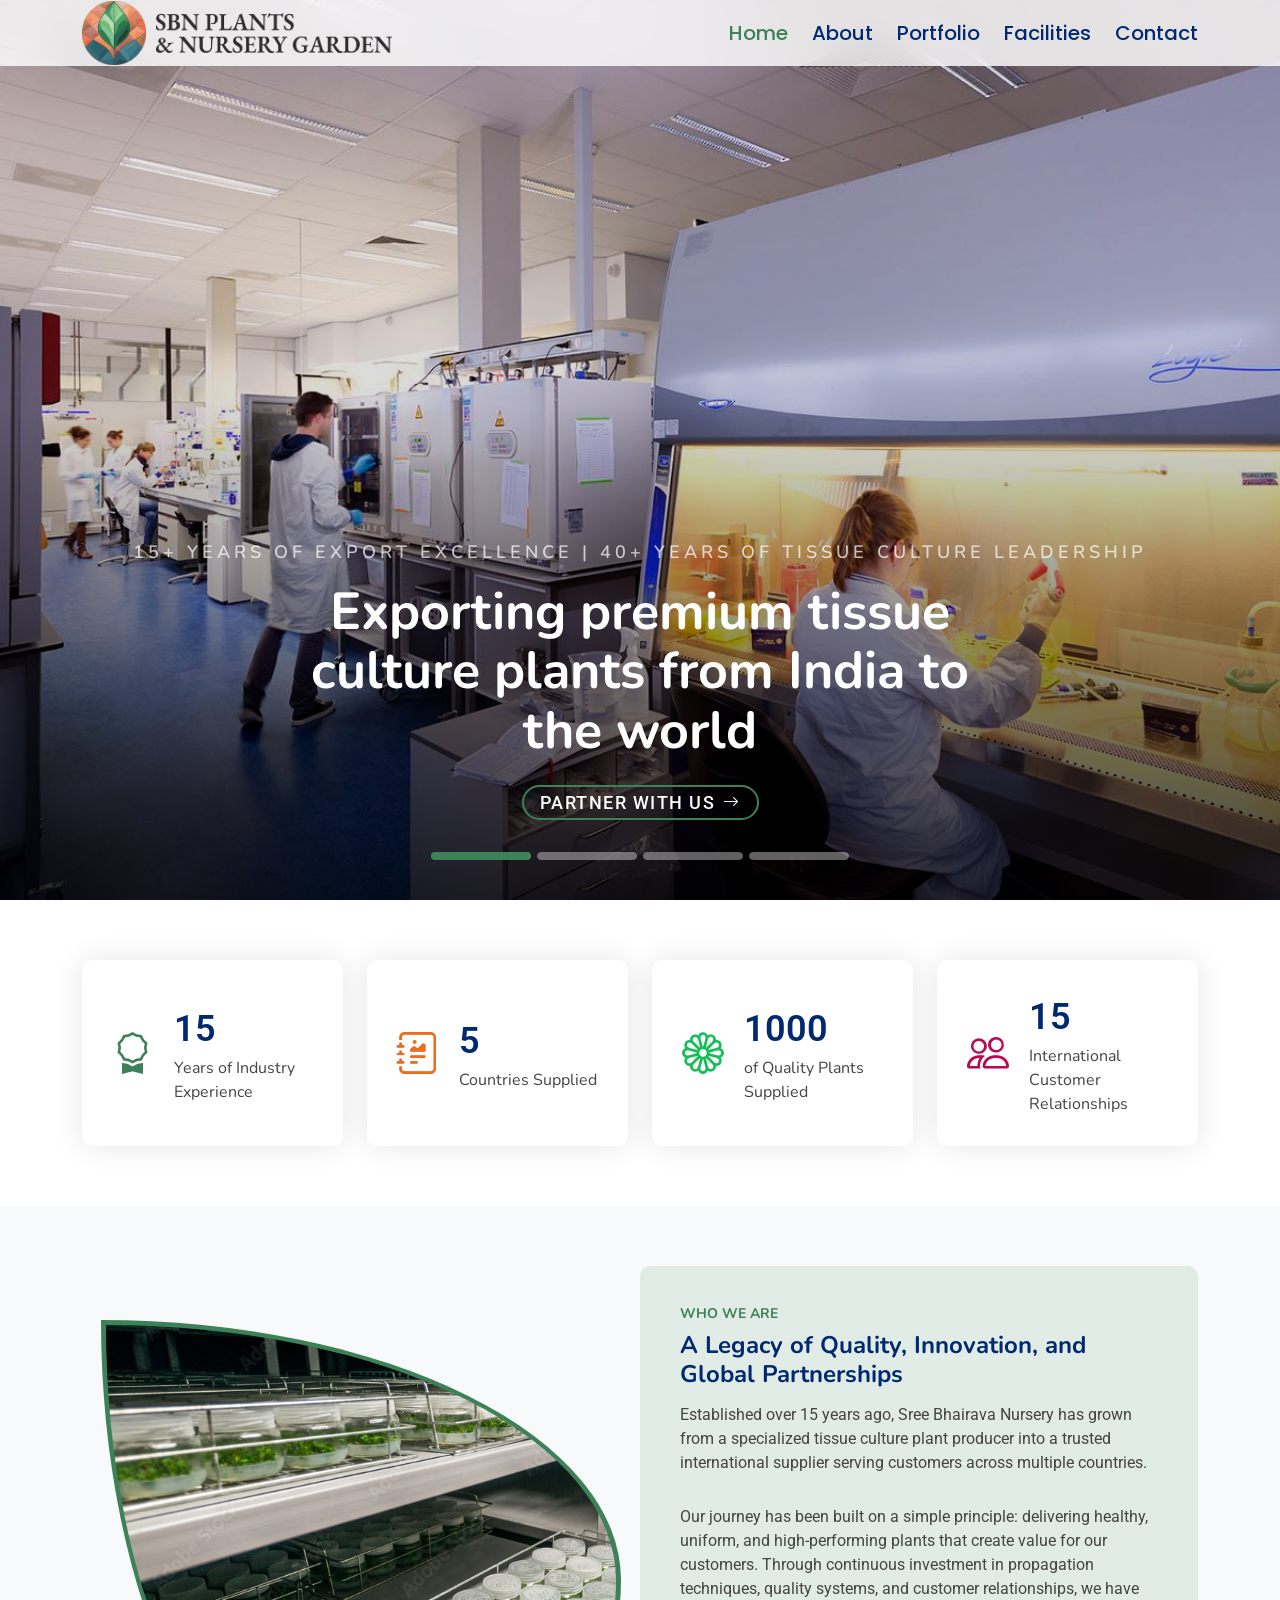
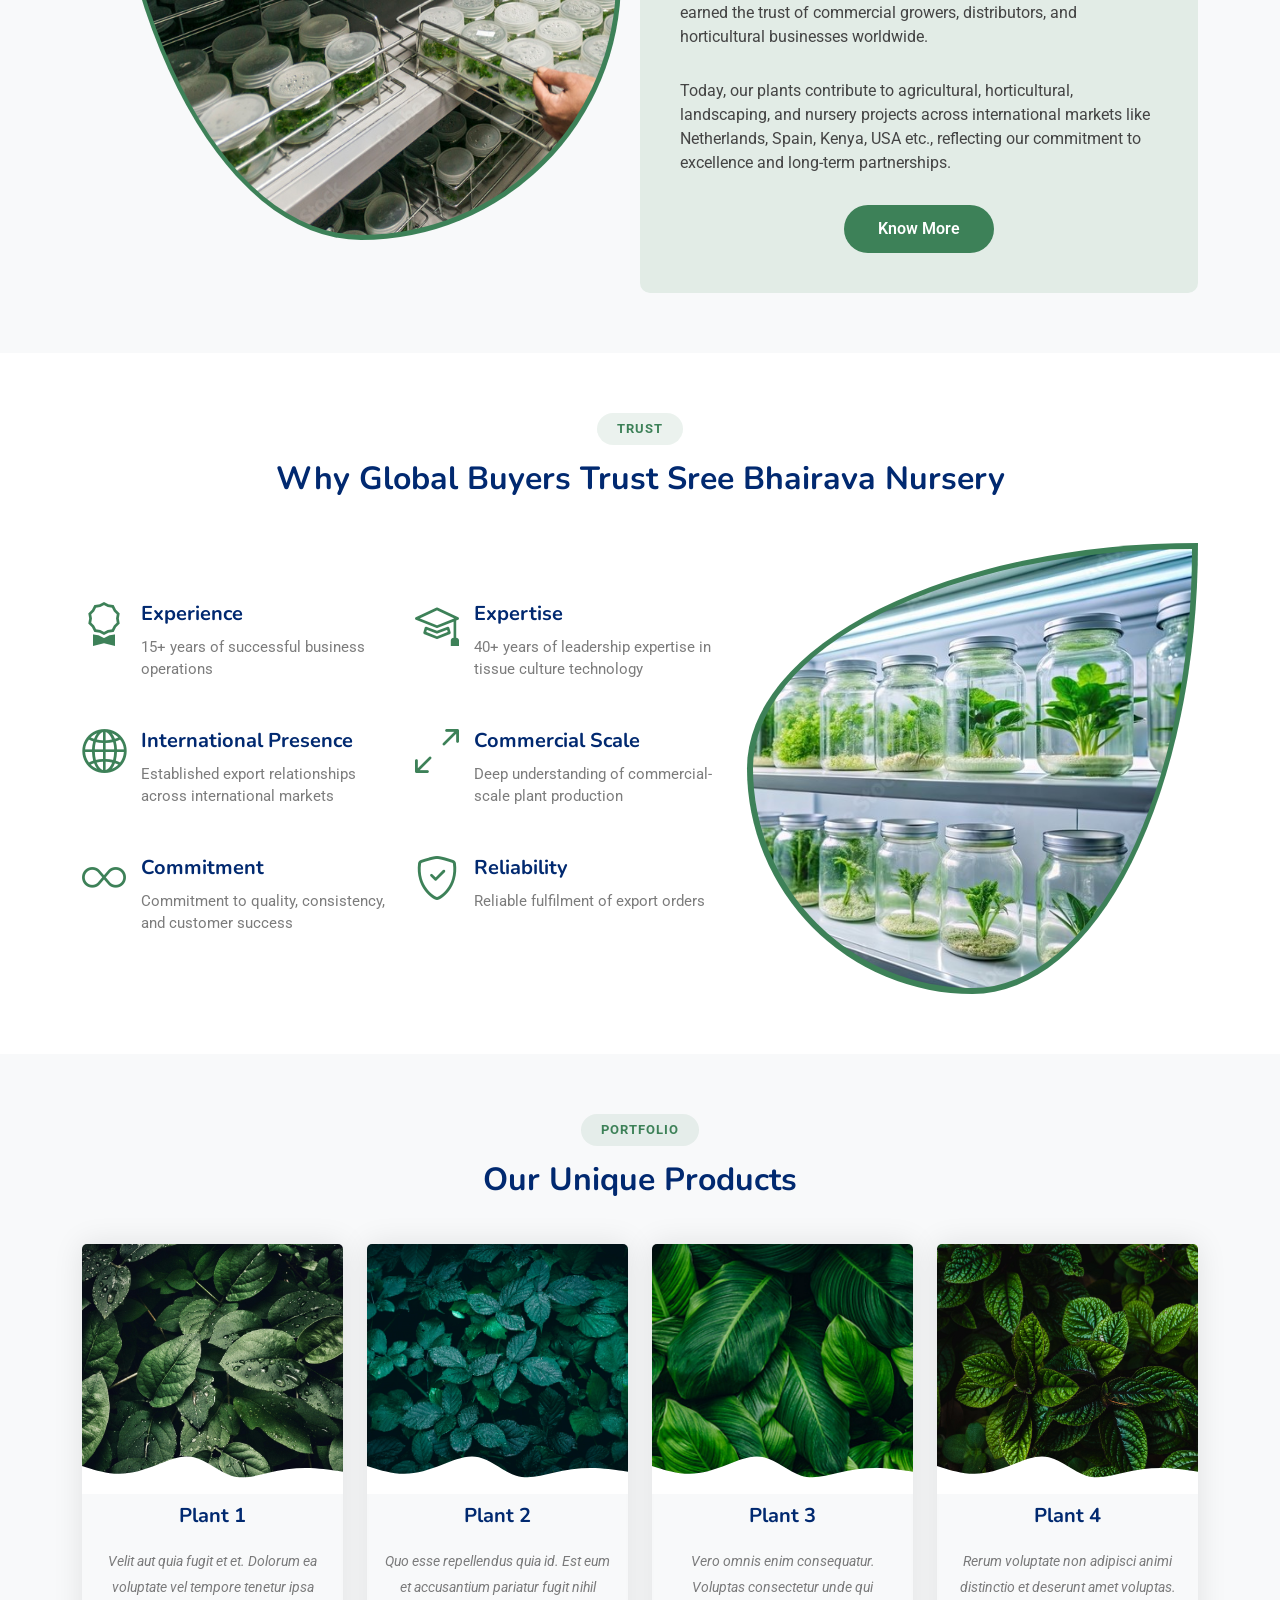
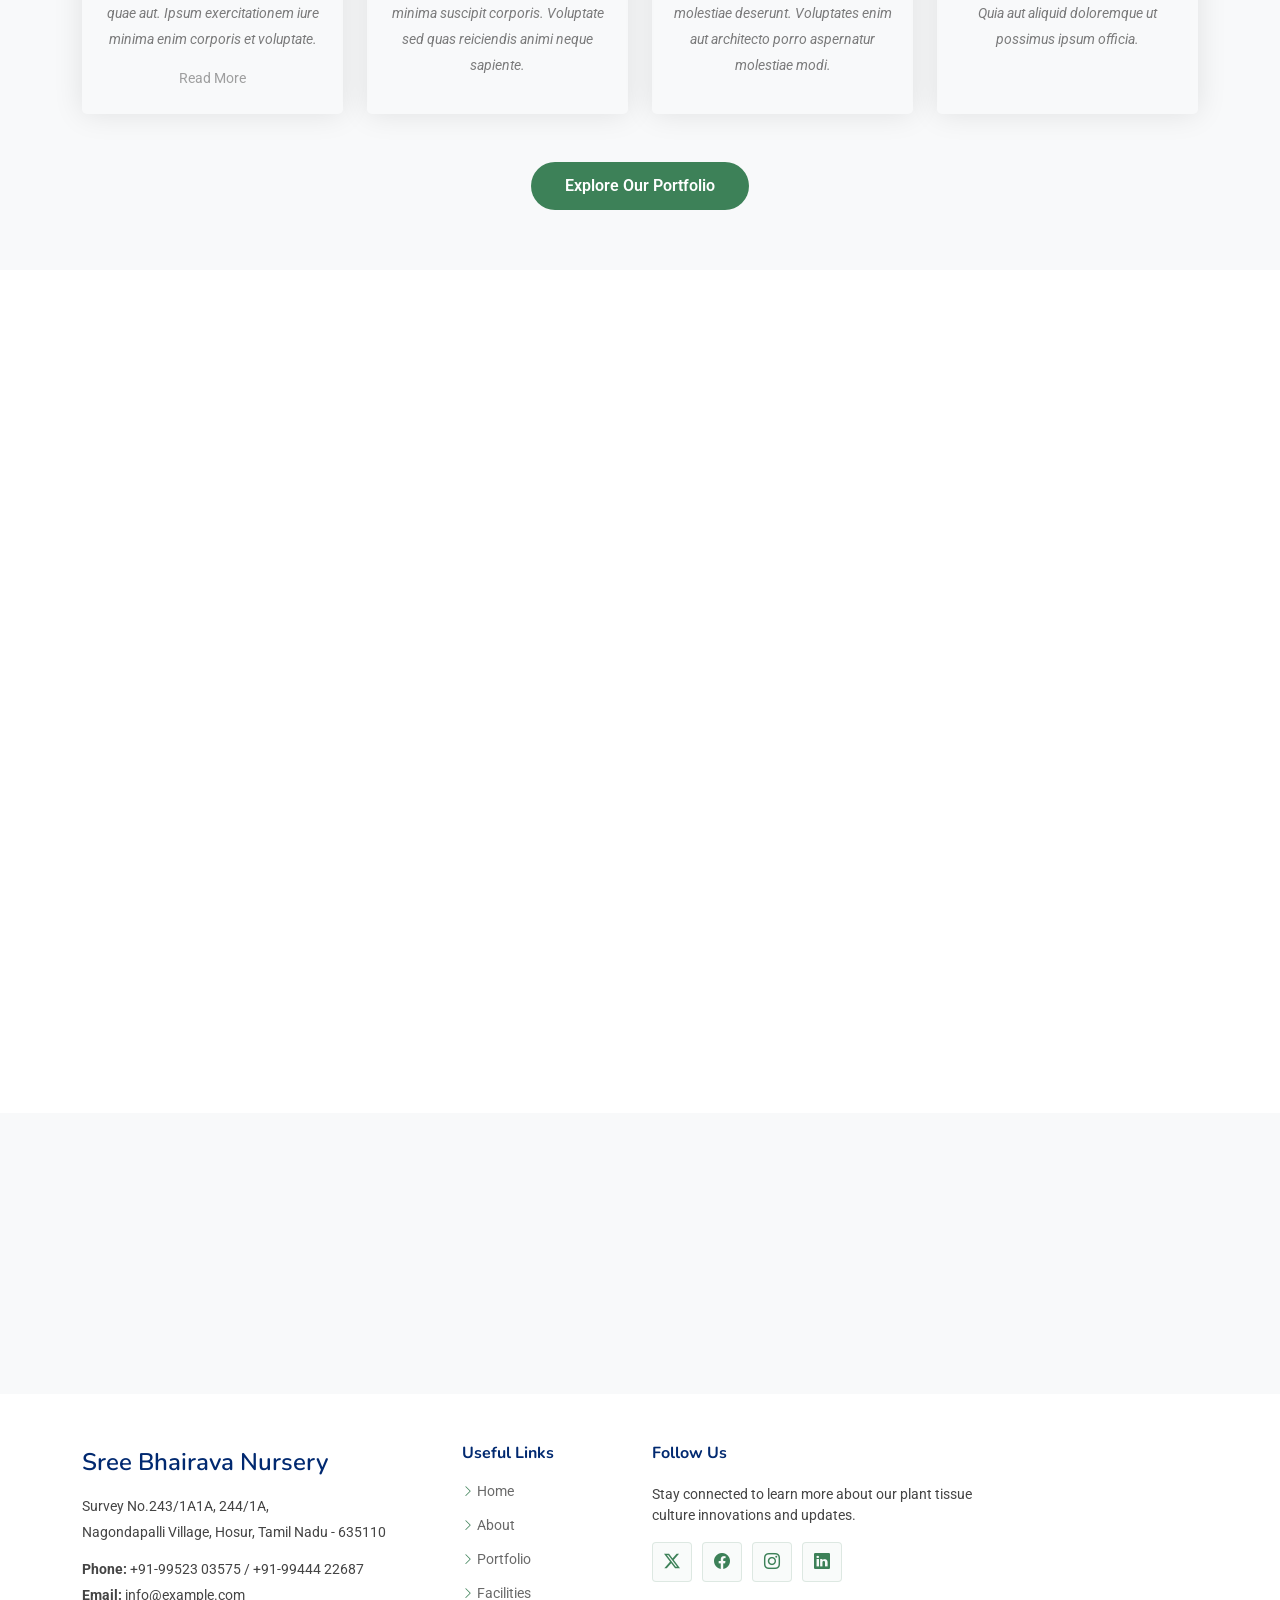
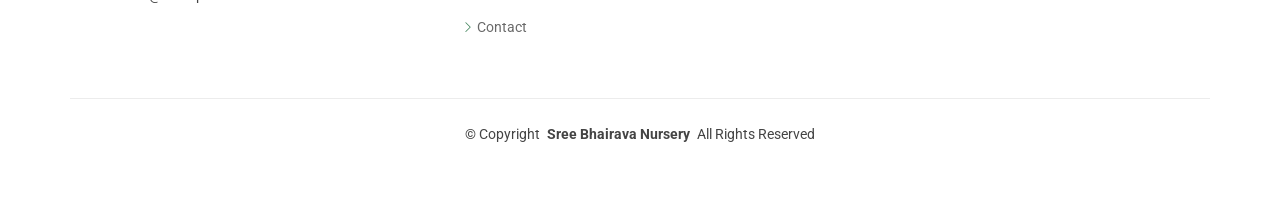
==== commit f491fe39: "Order change" ====
--- a/index.html
+++ b/index.html
@@ -501,7 +501,7 @@
       <div class="container" data-aos="fade-up">
         <div class="row gx-0">
 
-          <div class="col-lg-6 order-lg-2 d-flex flex-column justify-content-center" data-aos="fade-up" data-aos-delay="200">
+          <div class="col-lg-6 order-2 order-lg-2 d-flex flex-column justify-content-center" data-aos="fade-up" data-aos-delay="200">
             <div class="content">
               <h3>Who We Are</h3>
               <h2>A Legacy of Quality, Innovation, and Global Partnerships</h2>
@@ -520,7 +520,7 @@
             </div>
           </div>
 
-          <div class="col-lg-6 order-lg-1 d-flex align-items-center" data-aos="zoom-out" data-aos-delay="200">
+          <div class="col-lg-6 order-1 order-lg-1 d-flex align-items-center" data-aos="zoom-out" data-aos-delay="200">
             <div class="who-we-are-image-frame">
               <img src="assets/img/about1.jpeg" class="img-fluid" alt="">
             </div>
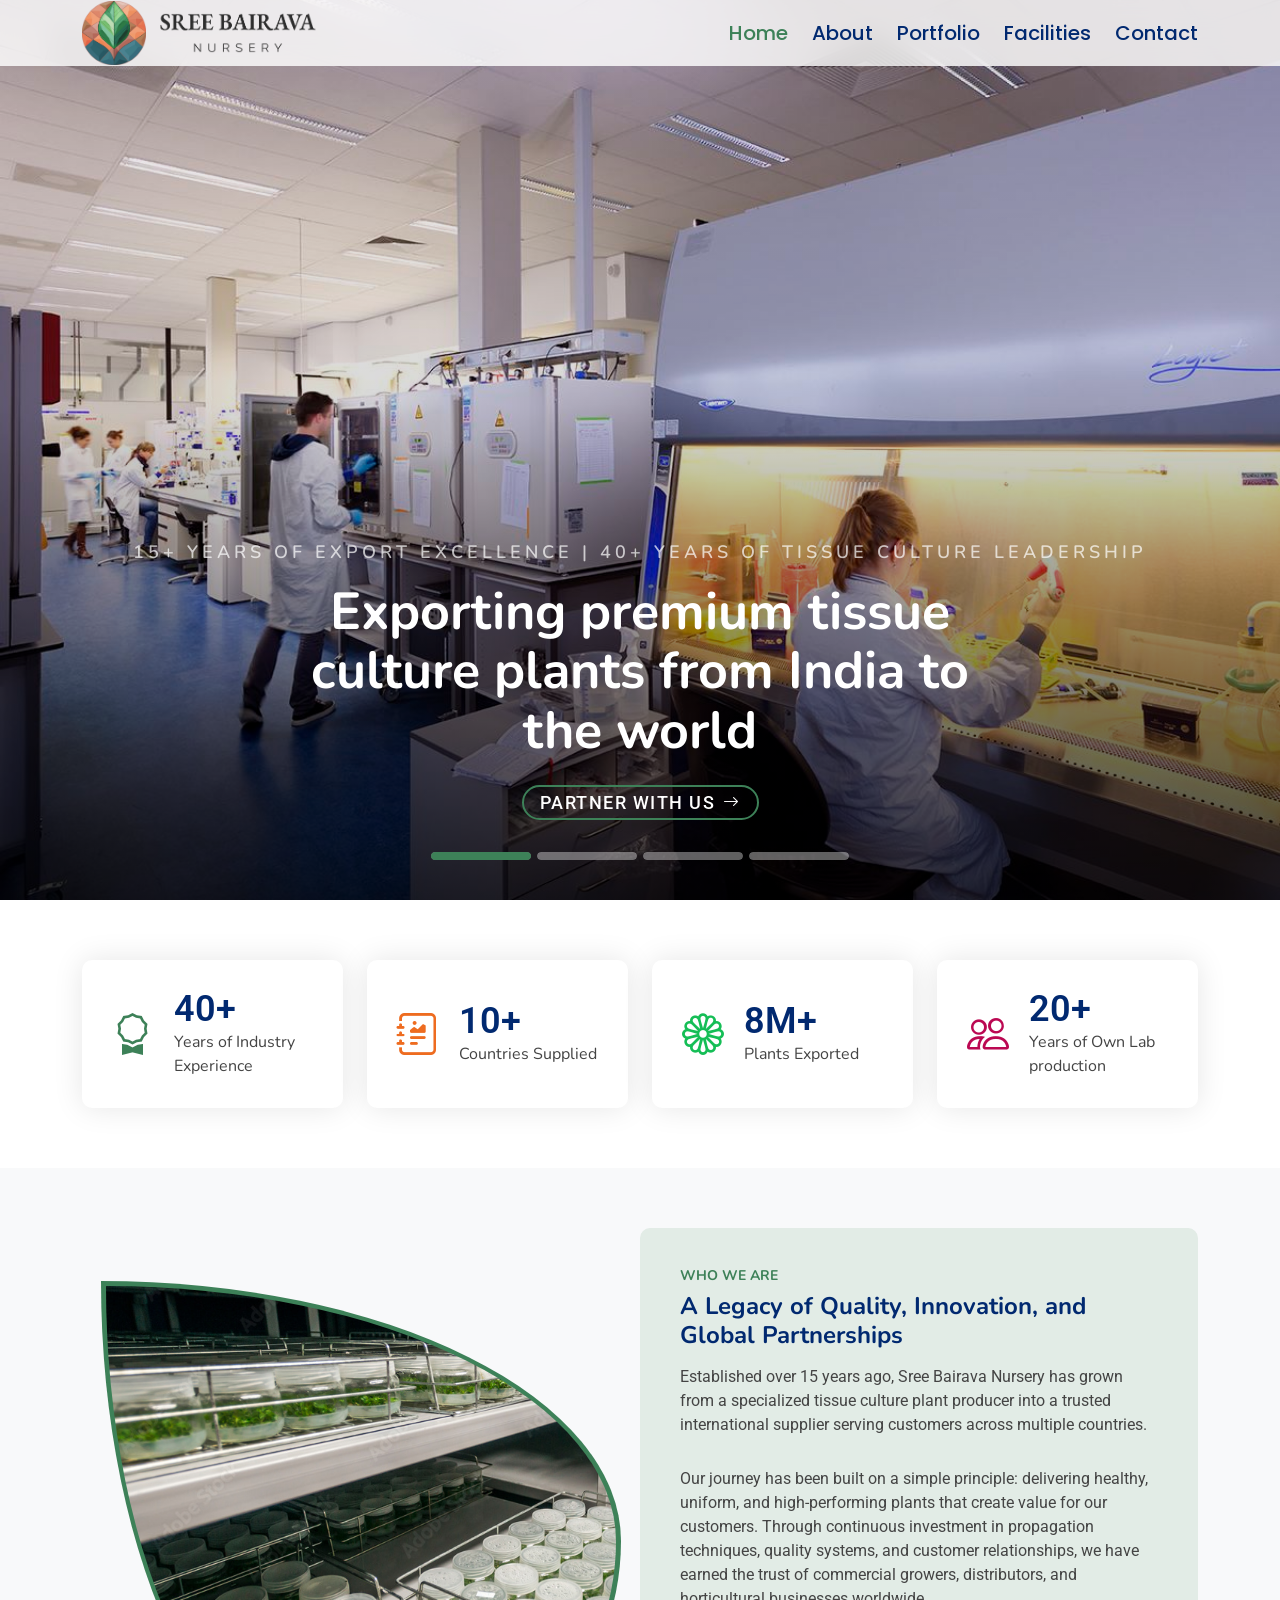
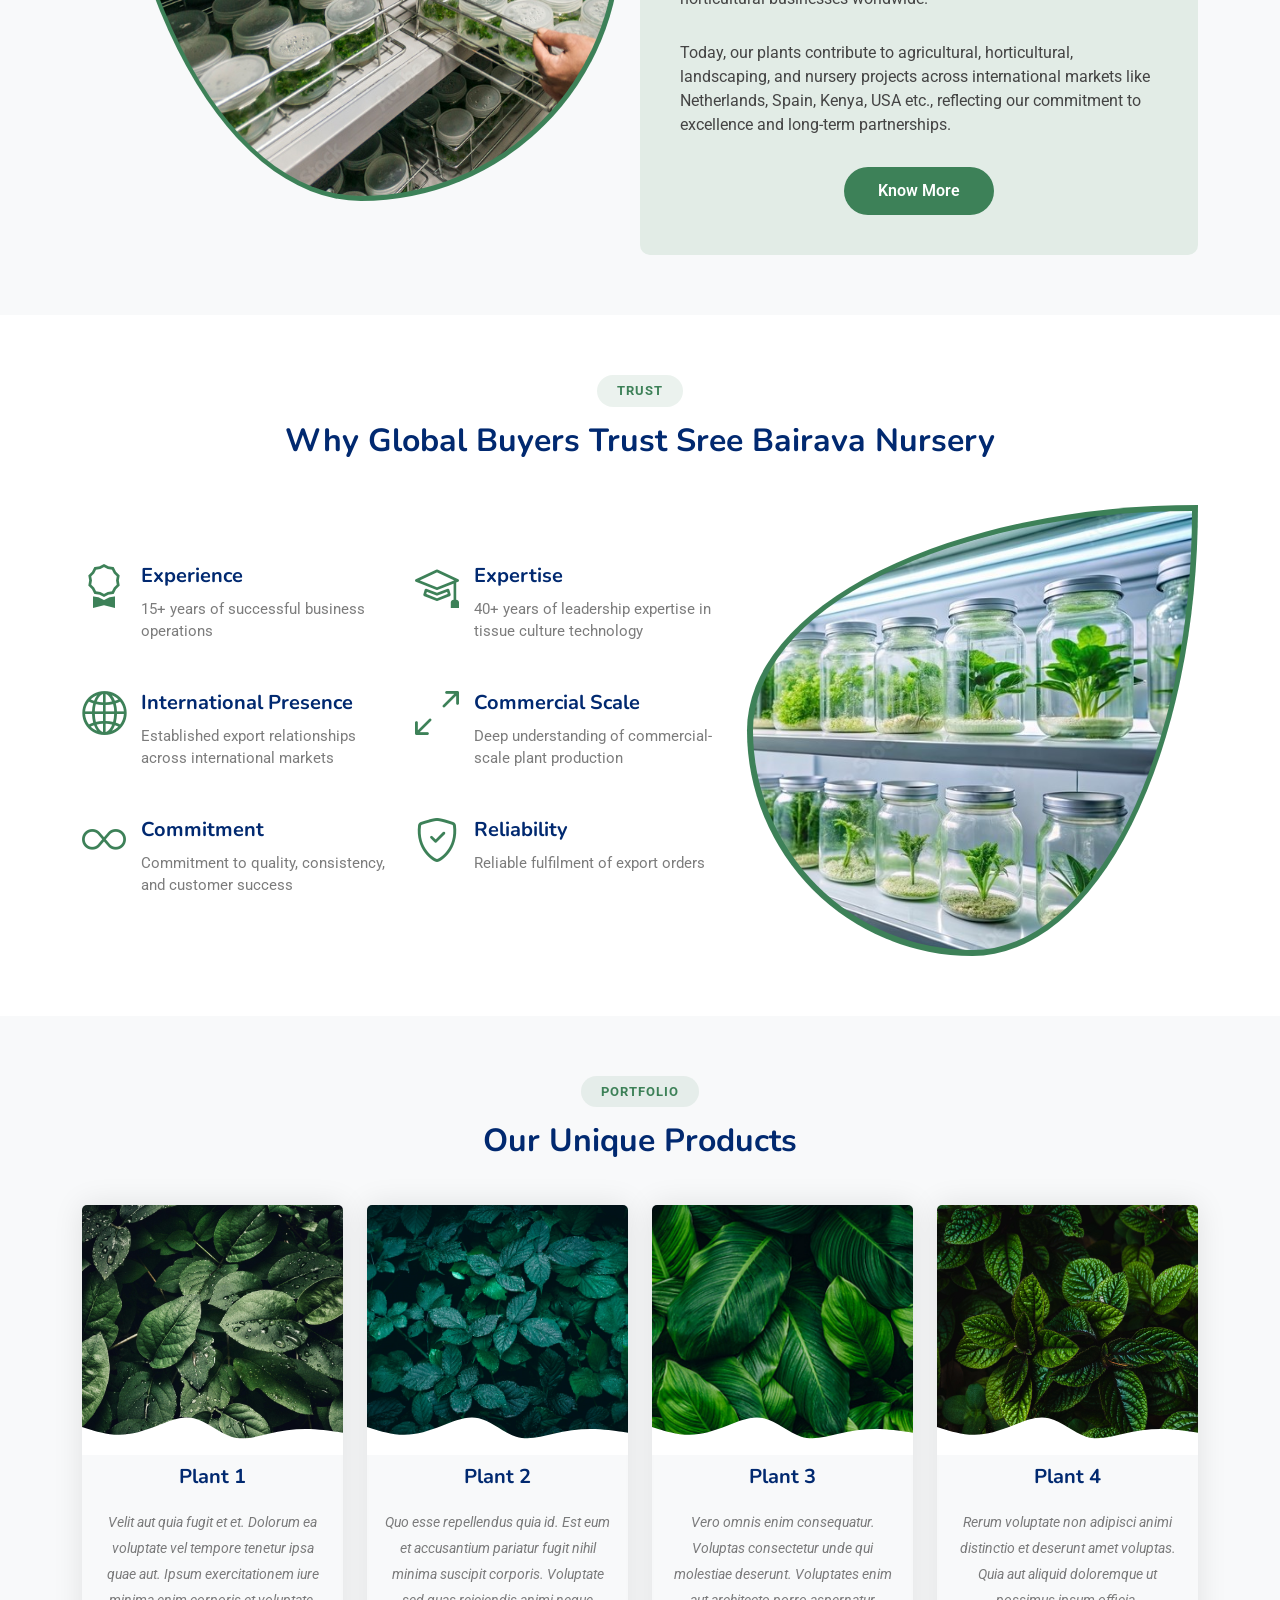
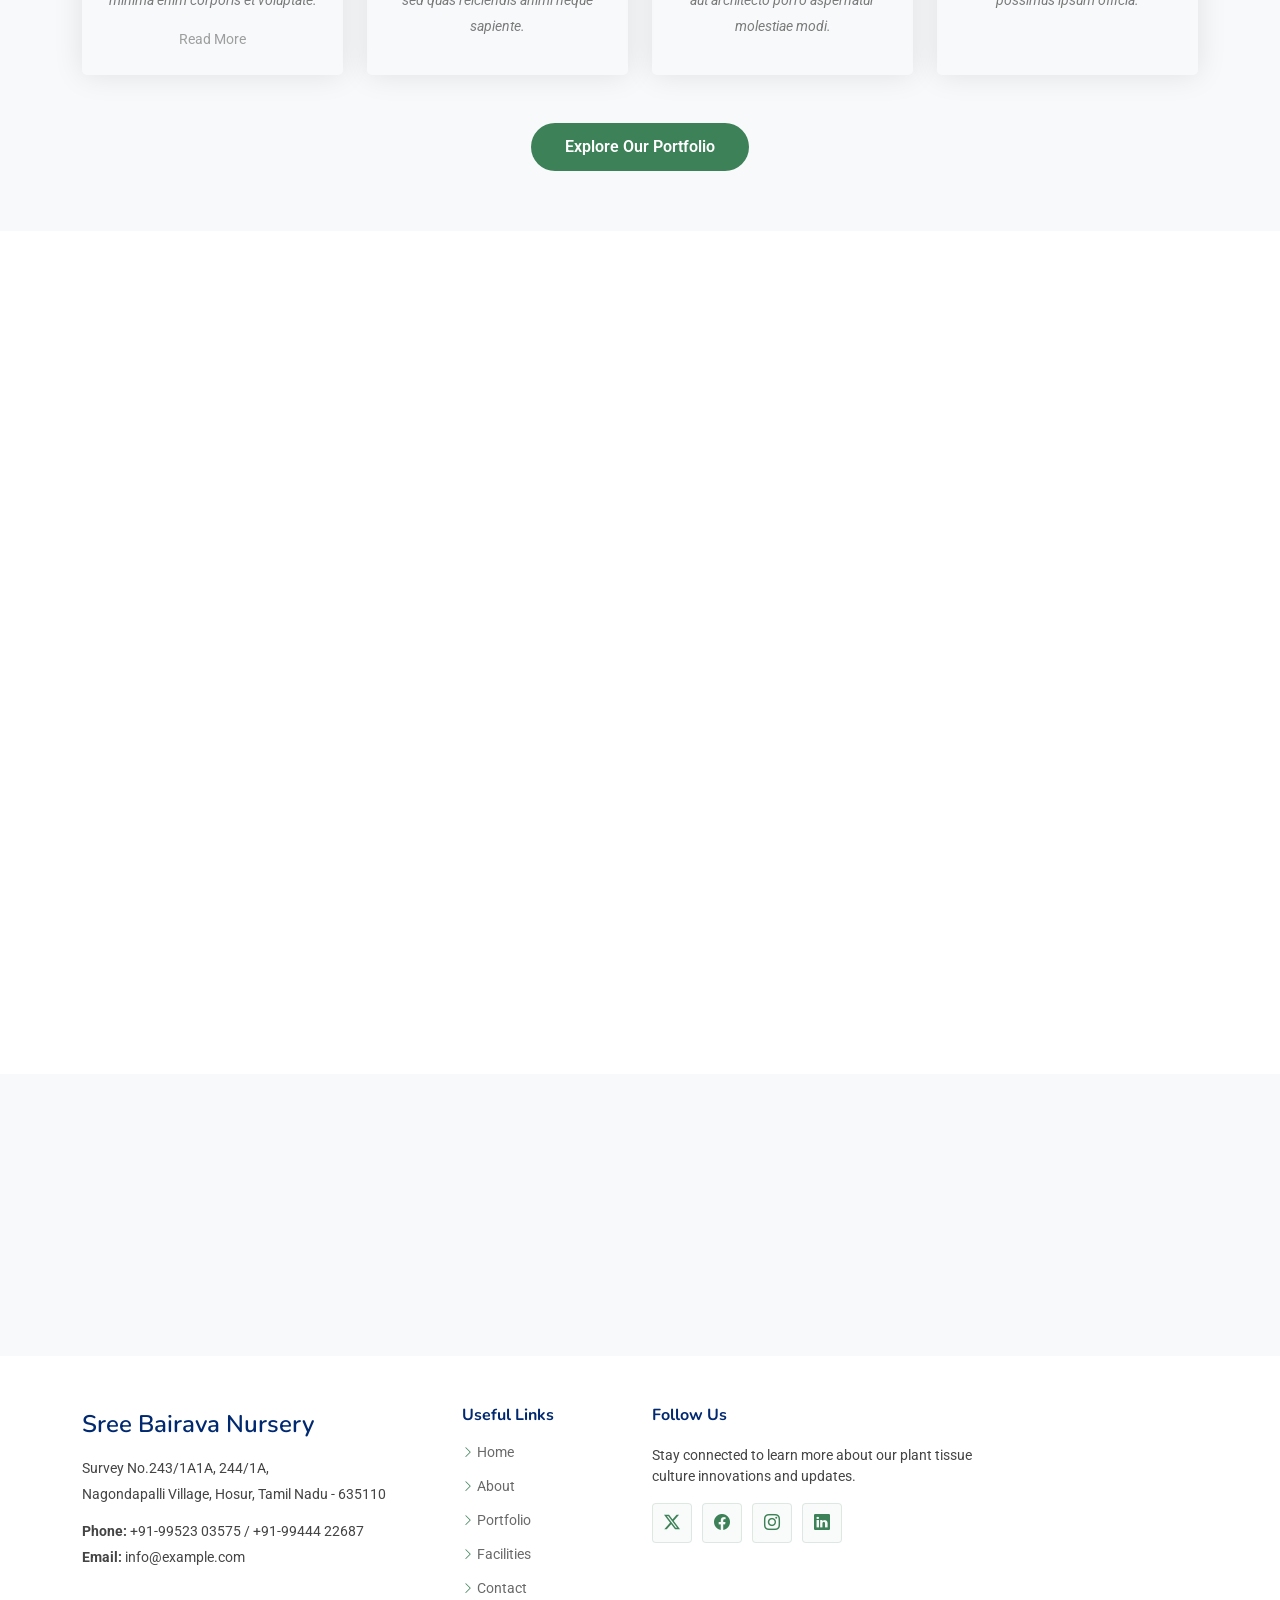
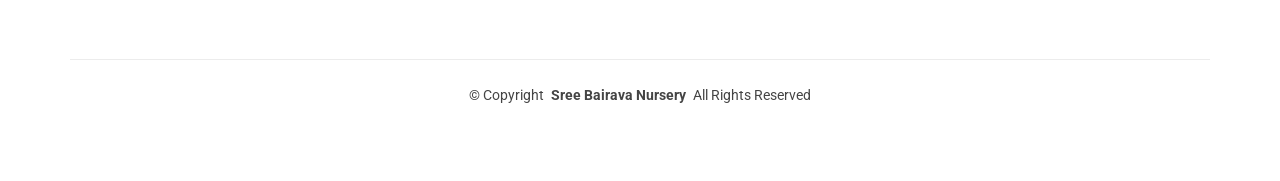
==== commit 4f0387bb: "Details updates" ====
--- a/index.html
+++ b/index.html
@@ -4,7 +4,7 @@
 <head>
   <meta charset="utf-8">
   <meta content="width=device-width, initial-scale=1.0" name="viewport">
-  <title>Sree Bhairava Nursery</title>
+  <title>Sree Bairava Nursery</title>
   <meta name="description" content="">
   <meta name="keywords" content="">
 
@@ -247,7 +247,7 @@
     <div class="container-fluid container-xl position-relative d-flex align-items-center">
 
       <a href="index.html" class="logo d-flex align-items-center me-auto">
-        <img src="assets/img/logo.png" alt="Sree Bhairava Nursery" class="logo-icon">
+        <img src="assets/img/logo.png" alt="Sree Bairava Nursery" class="logo-icon">
         <img src="assets/img/logo_text.png" alt="" class="logo-text">
       </a>
 
@@ -297,7 +297,7 @@
               <span class="hero-slide-label">About Us</span>
               <h2>Over 15 years of Tissue Culture expertise</h2>
               <p>Serving growers across India.</p>
-              <a href="about.html#who-we-are" class="hero-slide-link">Why Choose Sree Bhairava Nursery?<i class="bi bi-arrow-right"></i></a>
+              <a href="about.html#who-we-are" class="hero-slide-link">Why Choose Sree Bairava Nursery?<i class="bi bi-arrow-right"></i></a>
             </div>
           </div>
 
@@ -337,7 +337,10 @@
             <div class="stats-item d-flex align-items-center w-100 h-100">
               <i class="bi bi-award color-blue flex-shrink-0"></i>
               <div>
-                <span data-purecounter-start="0" data-purecounter-end="15" data-purecounter-duration="1" class="purecounter"></span>
+                <div class="stat-number">
+                  <span data-purecounter-start="0" data-purecounter-end="40" data-purecounter-duration="1" class="purecounter"></span>
+                  <span class="stat-suffix">+</span>
+                </div>
                 <p>Years of Industry Experience</p>
               </div>
             </div>
@@ -347,7 +350,10 @@
             <div class="stats-item d-flex align-items-center w-100 h-100">
               <i class="bi bi-journal-richtext color-orange flex-shrink-0" style="color: #ee6c20;"></i>
               <div>
-                <span data-purecounter-start="0" data-purecounter-end="5" data-purecounter-duration="1" class="purecounter"></span>
+                <div class="stat-number">
+                  <span data-purecounter-start="0" data-purecounter-end="10" data-purecounter-duration="1" class="purecounter"></span>
+                  <span class="stat-suffix">+</span>
+                </div>
                 <p>Countries Supplied</p>
               </div>
             </div>
@@ -357,8 +363,11 @@
             <div class="stats-item d-flex align-items-center w-100 h-100">
               <i class="bi bi bi-flower1 color-green flex-shrink-0" style="color: #15be56;"></i>
               <div>
-                <span data-purecounter-start="0" data-purecounter-end="1000" data-purecounter-duration="1" class="purecounter"></span>
-                <p>of Quality Plants Supplied</p>
+                <div class="stat-number">
+                  <span data-purecounter-start="0" data-purecounter-end="8" data-purecounter-duration="1" class="purecounter"></span>
+                  <span class="stat-suffix">M+</span>
+                </div>
+                <p>Plants Exported</p>
               </div>
             </div>
           </div><!-- End Stats Item -->
@@ -367,8 +376,11 @@
             <div class="stats-item d-flex align-items-center w-100 h-100">
               <i class="bi bi-people color-pink flex-shrink-0" style="color: #bb0852;"></i>
               <div>
-                <span data-purecounter-start="0" data-purecounter-end="15" data-purecounter-duration="1" class="purecounter"></span>
-                <p>International Customer Relationships</p>
+                <div class="stat-number">
+                  <span data-purecounter-start="0" data-purecounter-end="20" data-purecounter-duration="1" class="purecounter"></span>
+                  <span class="stat-suffix">+</span>
+                </div>
+                <p>Years of Own Lab production</p>
               </div>
             </div>
           </div><!-- End Stats Item -->
@@ -506,7 +518,7 @@
               <h3>Who We Are</h3>
               <h2>A Legacy of Quality, Innovation, and Global Partnerships</h2>
               <p>
-                Established over 15 years ago, Sree Bhairava Nursery has grown from a specialized tissue culture plant producer into a trusted international supplier serving customers across multiple countries.
+                Established over 15 years ago, Sree Bairava Nursery has grown from a specialized tissue culture plant producer into a trusted international supplier serving customers across multiple countries.
               </p>
               <p>
                 Our journey has been built on a simple principle: delivering healthy, uniform, and high-performing plants that create value for our customers. Through continuous investment in propagation techniques, quality systems, and customer relationships, we have earned the trust of commercial growers, distributors, and horticultural businesses worldwide.
@@ -579,7 +591,7 @@
 
       <div class="container section-title" data-aos="fade-up">
         <h2>Trust</h2>
-        <p>Why Global Buyers Trust Sree Bhairava Nursery<br></p>
+        <p>Why Global Buyers Trust Sree Bairava Nursery<br></p>
       </div><!-- End Section Title -->
 
       <div class="container">
@@ -770,7 +782,7 @@
       <div class="container" data-aos="fade-up" data-aos-delay="100">
         <div class="row justify-content-center">
           <div class="col-lg-8 text-center">
-            <p>With extensive experience in international trade, Sree Bhairava Nursery understands the importance of quality assurance, documentation, compliance, and logistics.
+            <p>With extensive experience in international trade, Sree Bairava Nursery understands the importance of quality assurance, documentation, compliance, and logistics.
 Our export operations are designed to support customers seeking dependable sourcing partners capable of meeting both quality expectations and commercial timelines.
             </p>
             <p>We work with:</p>
@@ -1000,7 +1012,7 @@
       <div class="row gy-4">
         <div class="col-lg-4 col-md-6 footer-about">
           <a href="index.html" class="d-flex align-items-center">
-            <span class="sitename">Sree Bhairava Nursery</span>
+            <span class="sitename">Sree Bairava Nursery</span>
           </a>
           <div class="footer-contact pt-3">
             <p>Survey No.243/1A1A, 244/1A,</p>
@@ -1047,7 +1059,7 @@
     </div>
 
     <div class="container copyright text-center mt-4">
-      <p>&copy; <span>Copyright</span> <strong class="px-1 sitename">Sree Bhairava Nursery</strong> <span>All Rights Reserved</span></p>
+      <p>&copy; <span>Copyright</span> <strong class="px-1 sitename">Sree Bairava Nursery</strong> <span>All Rights Reserved</span></p>
     </div>
 
   </footer>
--- a/assets/css/main.css
+++ b/assets/css/main.css
@@ -1114,6 +1114,18 @@
   font-size: 16px;
 }
 
+.stats .stats-item .stat-number {
+  display: flex;
+  align-items: baseline;
+  line-height: 1.1;
+}
+
+.stats .stats-item .stat-suffix {
+  color: var(--heading-color);
+  font-size: 36px;
+  font-weight: 600;
+}
+
 /*--------------------------------------------------------------
 # Features Section
 --------------------------------------------------------------*/
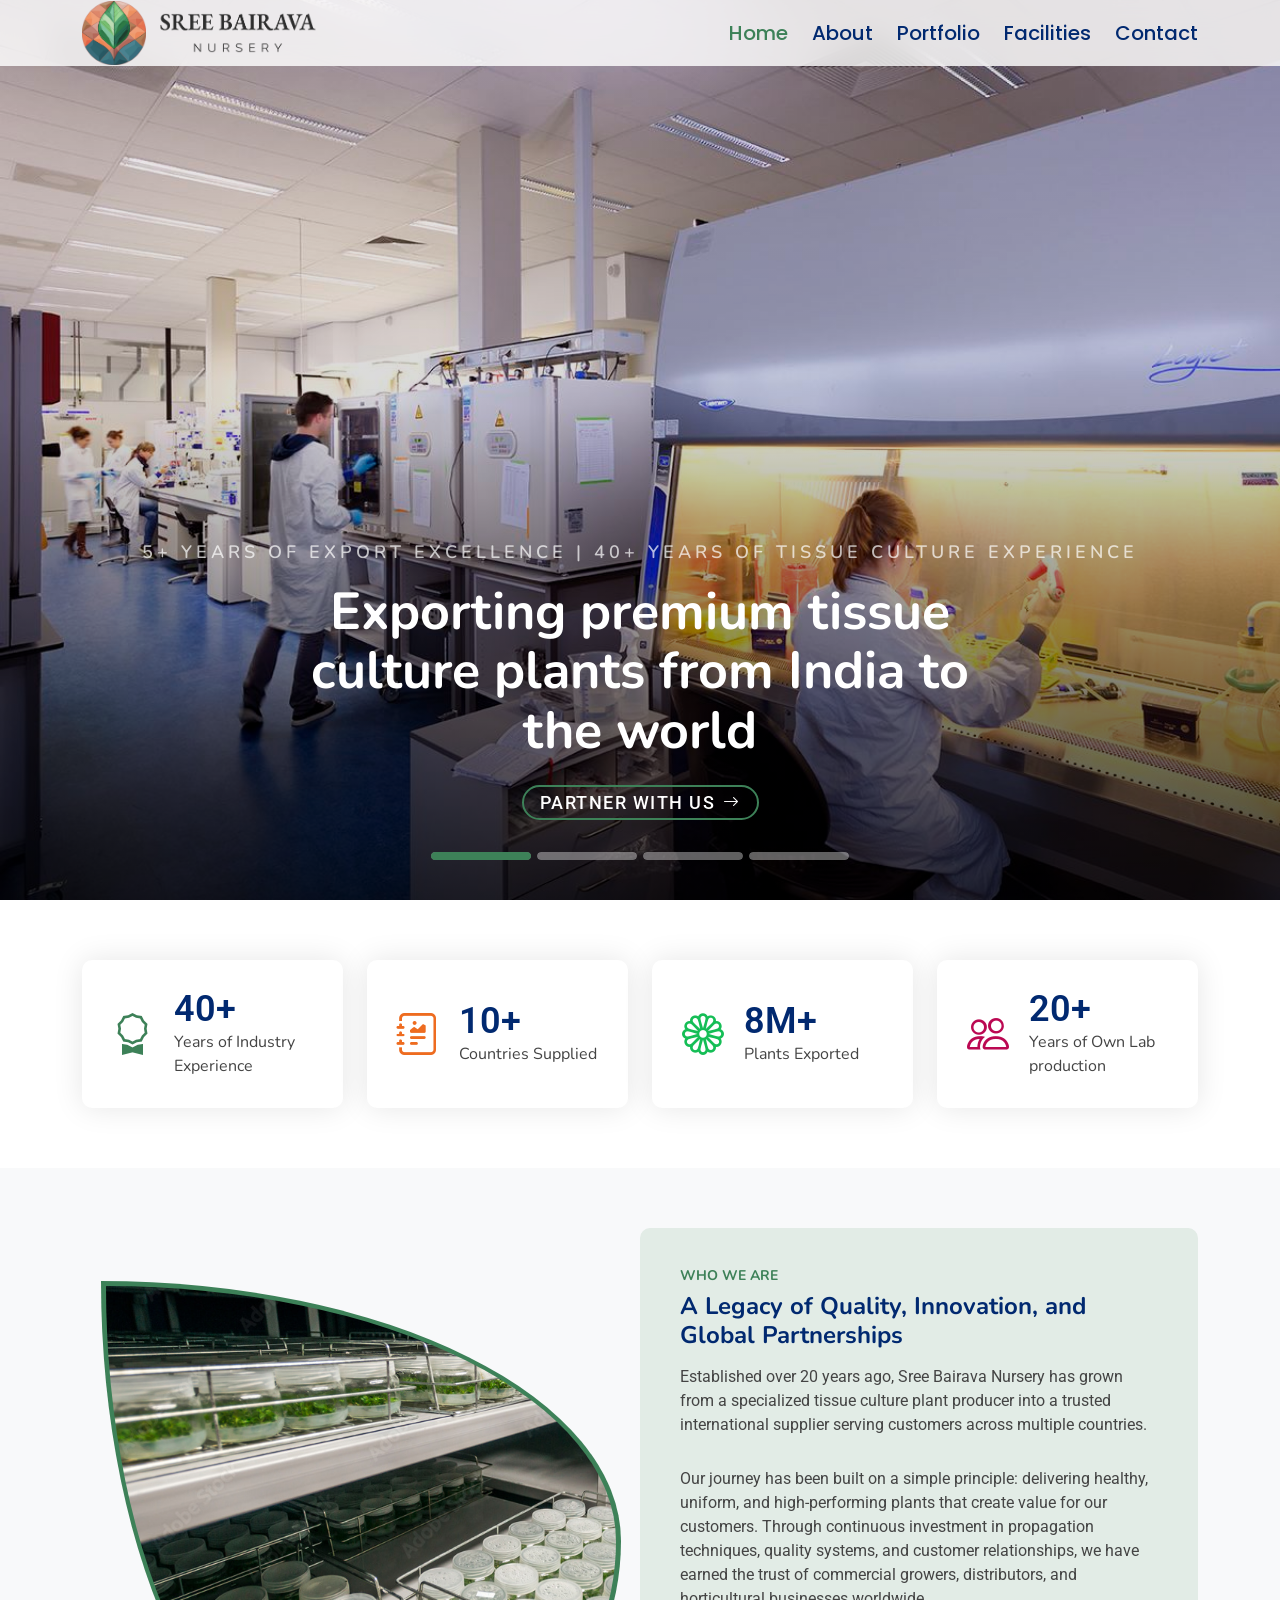
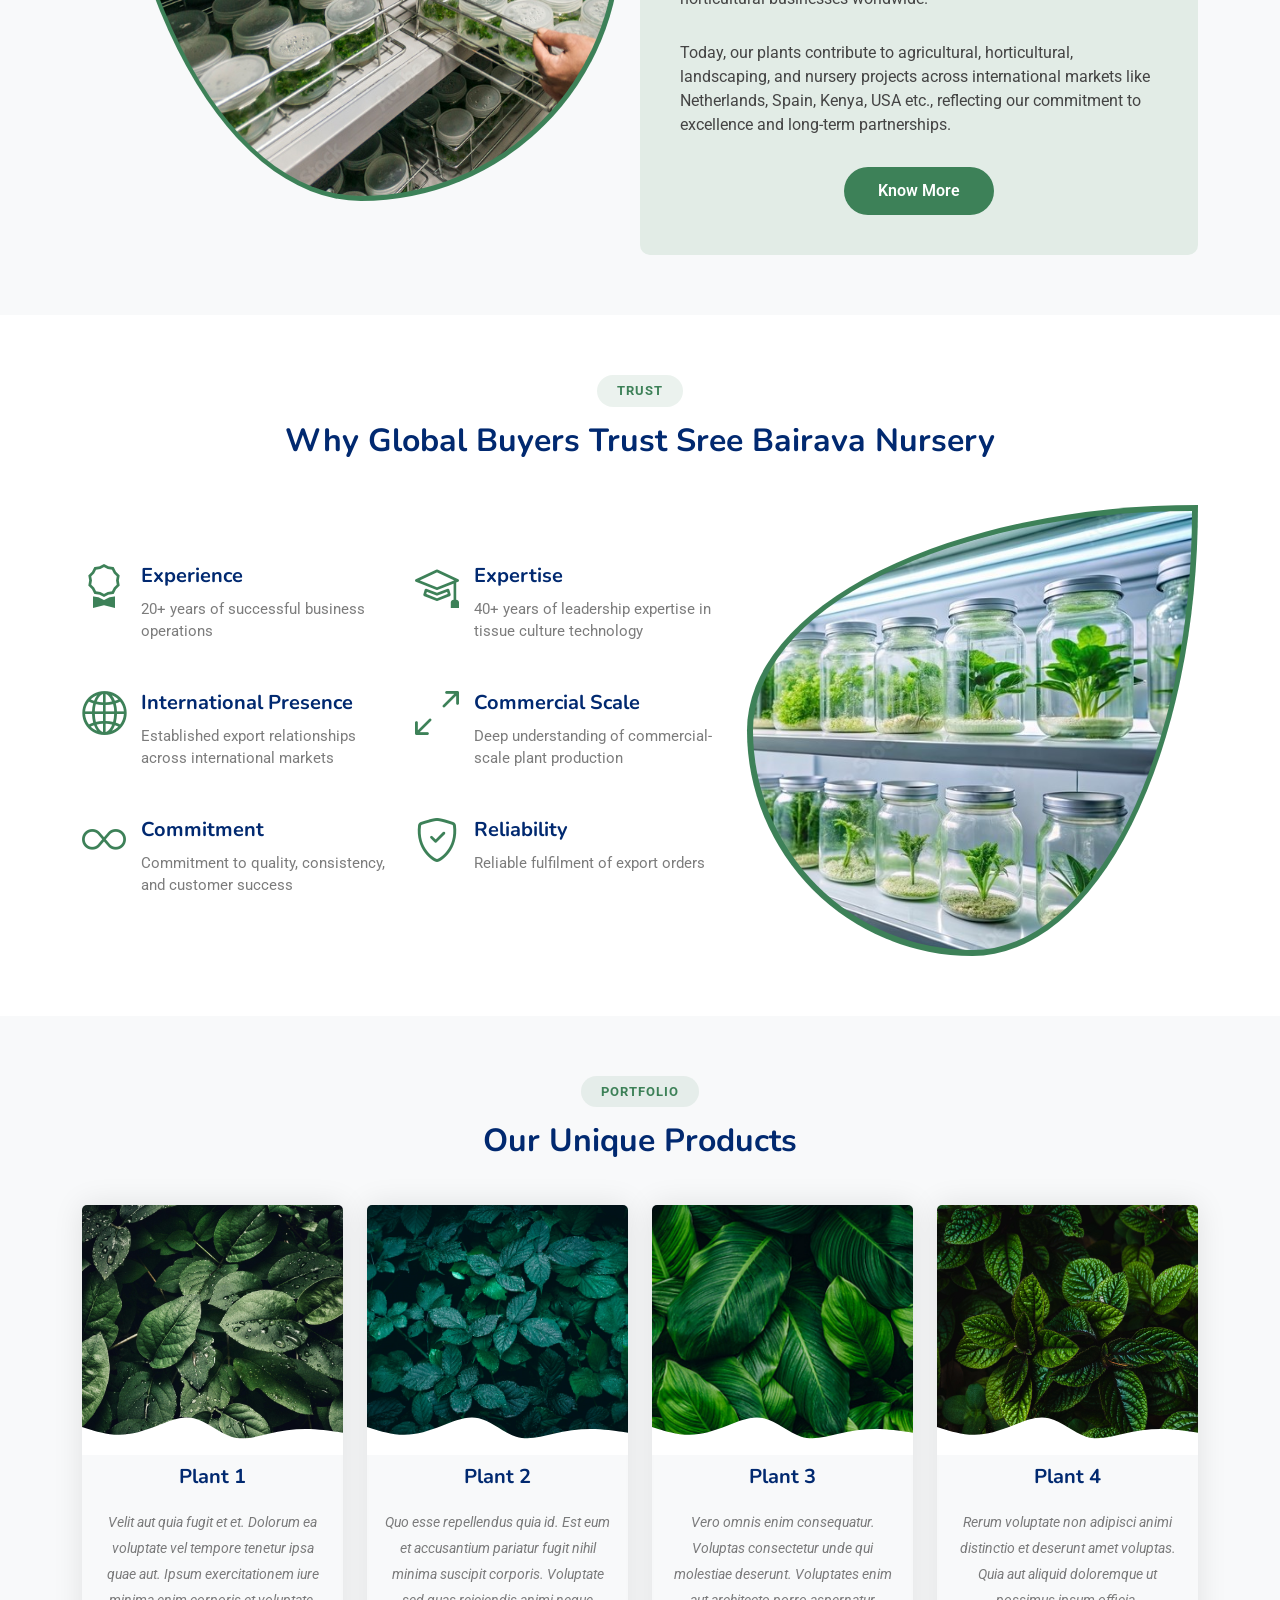
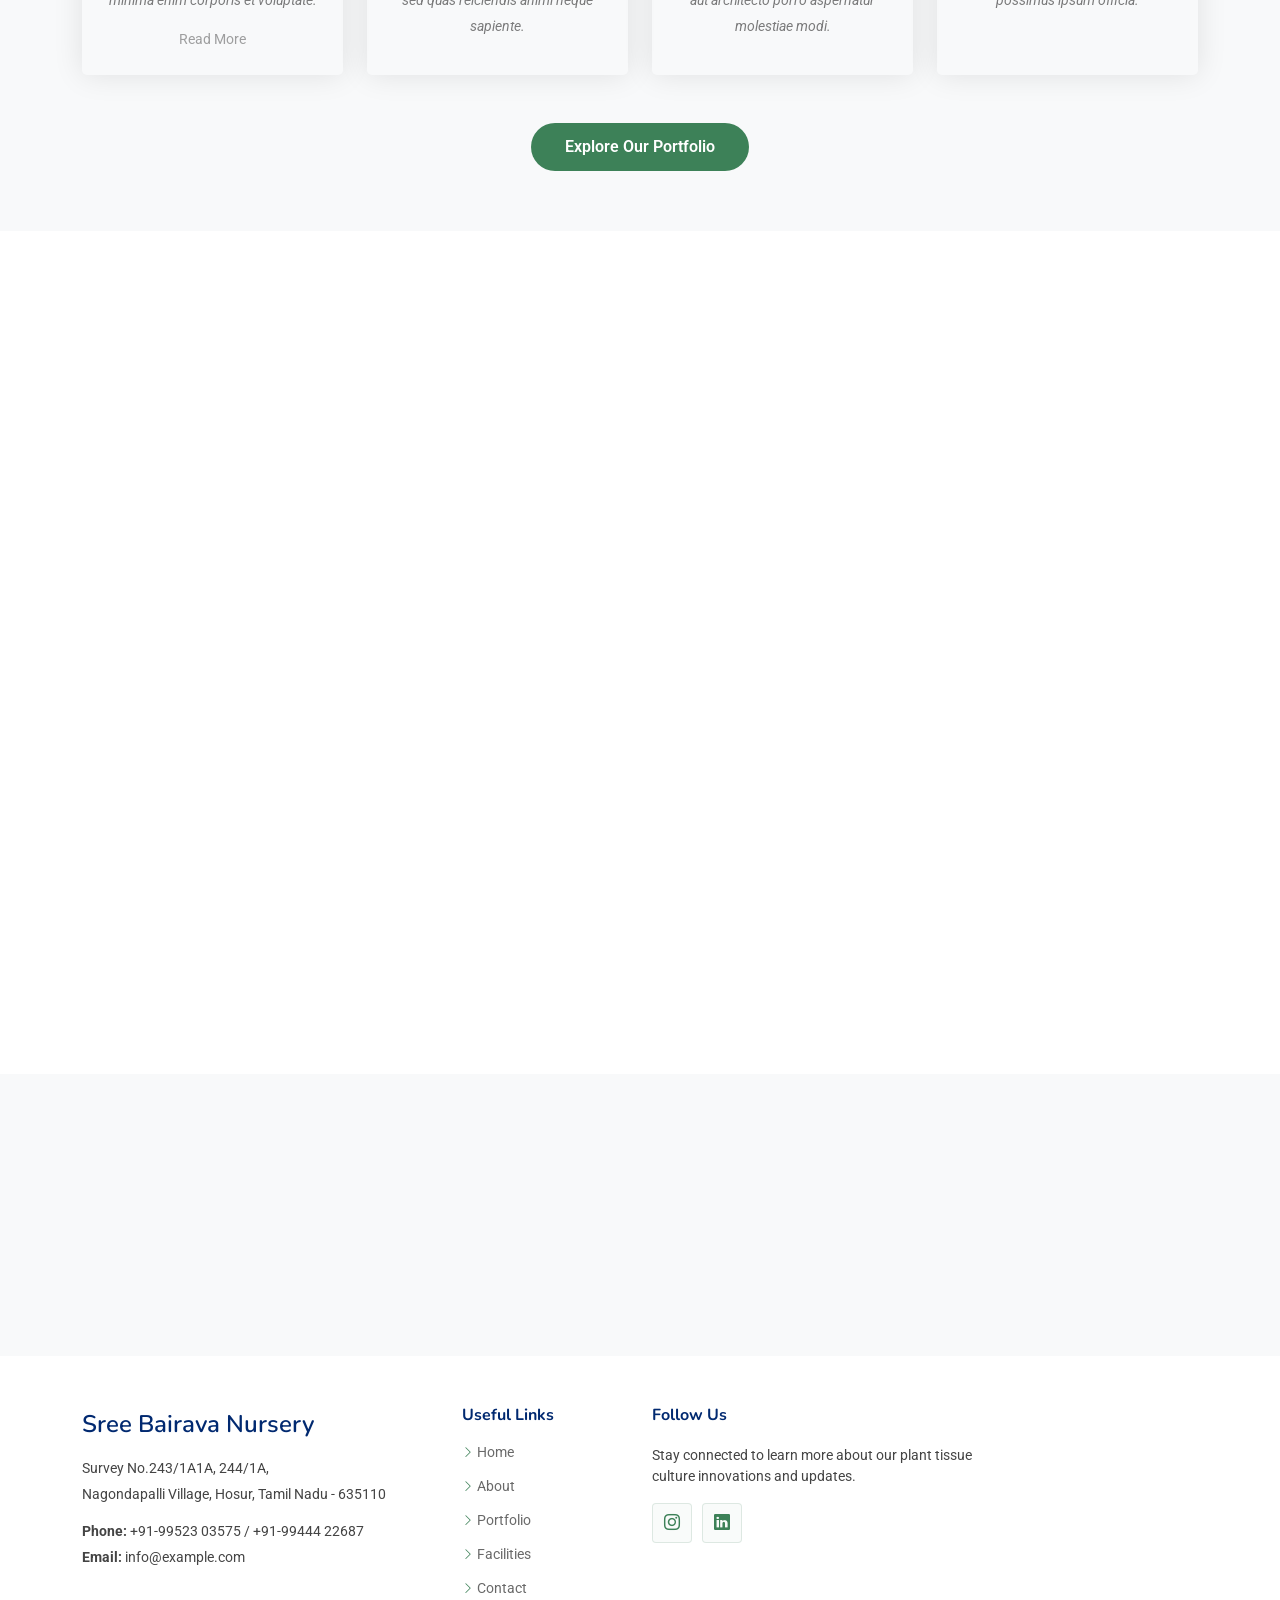
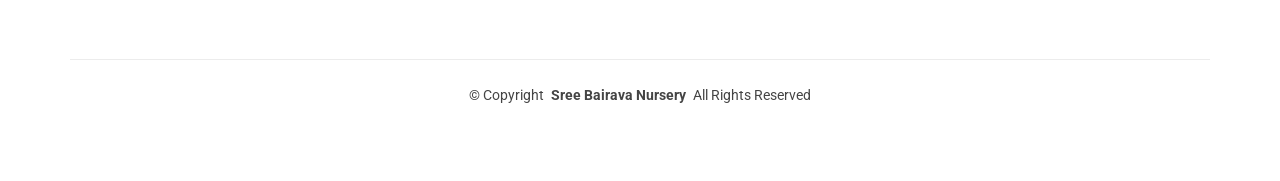
==== commit 5ec32394: "updates" ====
--- a/index.html
+++ b/index.html
@@ -283,7 +283,7 @@
           <div class="carousel-item active">
             <div class="hero-slide-bg" style="background-image: url('assets/img/lab2.jpg');"></div>
             <div class="hero-slide-overlay">
-              <span class="hero-slide-label">15+ Years of Export Excellence | 40+ Years of Tissue Culture Leadership</span>
+              <span class="hero-slide-label">5+ Years of Export Excellence | 40+ Years of Tissue Culture Experience</span>
               <h2>Exporting premium tissue culture plants from India to the world</h2>
               <!-- <p>Disease-free propagation starts here.</p> -->
               <!-- <a href="facilities.html" class="hero-slide-link">Request a Catalogue<i class="bi bi-arrow-right"></i></a> -->
@@ -295,8 +295,8 @@
             <div class="hero-slide-bg" style="background-image: url('assets/img/4.jpg');"></div>
             <div class="hero-slide-overlay">
               <span class="hero-slide-label">About Us</span>
-              <h2>Over 15 years of Tissue Culture expertise</h2>
-              <p>Serving growers across India.</p>
+              <h2>Over 40 years of Tissue Culture expertise</h2>
+              <p>Serving growers across India and international markets.</p>
               <a href="about.html#who-we-are" class="hero-slide-link">Why Choose Sree Bairava Nursery?<i class="bi bi-arrow-right"></i></a>
             </div>
           </div>
@@ -404,7 +404,7 @@
         <div class="row justify-content-center">
           <div class="col-lg-8 text-center">
             <p>
-              15+ years of delivering healthy, high-quality plants to customers worldwide.
+              20+ years of delivering healthy, high-quality plants to customers worldwide.
               Trusted by growers and horticultural businesses across multiple countries.
               Supporting agriculture, landscaping, and nursery projects globally.
             </p>
@@ -483,7 +483,7 @@
                 <i class="bi bi-people"></i>
                 <div>
                   <h4>Expert Staff & Researchers</h4>
-                  <p>Our team of skilled botanists, lab technicians, and researchers brings over 15 years of hands-on tissue culture and plant propagation experience.</p>
+                  <p>Our team of skilled botanists, lab technicians, and researchers brings over 20 years of hands-on tissue culture and plant propagation experience.</p>
                 </div>
               </div>
 
@@ -518,7 +518,7 @@
               <h3>Who We Are</h3>
               <h2>A Legacy of Quality, Innovation, and Global Partnerships</h2>
               <p>
-                Established over 15 years ago, Sree Bairava Nursery has grown from a specialized tissue culture plant producer into a trusted international supplier serving customers across multiple countries.
+                Established over 20 years ago, Sree Bairava Nursery has grown from a specialized tissue culture plant producer into a trusted international supplier serving customers across multiple countries.
               </p>
               <p>
                 Our journey has been built on a simple principle: delivering healthy, uniform, and high-performing plants that create value for our customers. Through continuous investment in propagation techniques, quality systems, and customer relationships, we have earned the trust of commercial growers, distributors, and horticultural businesses worldwide.
@@ -606,7 +606,7 @@
                 <i class="bi bi-award"></i>
                 <div>
                   <h4>Experience</h4>
-                  <p>15+ years of successful business operations</p>
+                  <p>20+ years of successful business operations</p>
                 </div>
               </div><!-- End Feature Item -->
 
@@ -816,7 +816,7 @@
                 <i class="bi bi-people"></i>
                 <div>
                   <h4>Expert Staff & Researchers</h4>
-                  <p>Our team of skilled botanists, lab technicians, and researchers brings over 15 years of hands-on tissue culture and plant propagation experience.</p>
+                  <p>Our team of skilled botanists, lab technicians, and researchers brings over 20 years of hands-on tissue culture and plant propagation experience.</p>
                 </div>
               </div>
 
@@ -832,7 +832,7 @@
                 <i class="bi bi-people"></i>
                 <div>
                   <h4>Expert Staff & Researchers</h4>
-                  <p>Our team of skilled botanists, lab technicians, and researchers brings over 15 years of hands-on tissue culture and plant propagation experience.</p>
+                  <p>Our team of skilled botanists, lab technicians, and researchers brings over 20 years of hands-on tissue culture and plant propagation experience.</p>
                 </div>
               </div>
 
@@ -954,7 +954,7 @@
                 <div class="info-item" data-aos="fade" data-aos-delay="500">
                   <i class="bi bi-clock"></i>
                   <h3>Open Hours</h3>
-                  <p>Monday - Friday</p>
+                  <p>Monday - Saturday</p>
                   <p>9:00AM - 05:00PM</p>
                 </div>
               </div>
@@ -1048,10 +1048,8 @@
           <h4>Follow Us</h4>
           <p>Stay connected to learn more about our plant tissue culture innovations and updates.</p>
           <div class="social-links d-flex">
-            <a href=""><i class="bi bi-twitter-x"></i></a>
-            <a href=""><i class="bi bi-facebook"></i></a>
-            <a href=""><i class="bi bi-instagram"></i></a>
-            <a href=""><i class="bi bi-linkedin"></i></a>
+            <a href="https://www.instagram.com/sbn_plants/" target="_blank" rel="noopener"><i class="bi bi-instagram"></i></a>
+            <a href="https://www.linkedin.com/company/sree-bairava-nursery/home/" target="_blank" rel="noopener"><i class="bi bi-linkedin"></i></a>
           </div>
         </div>
 
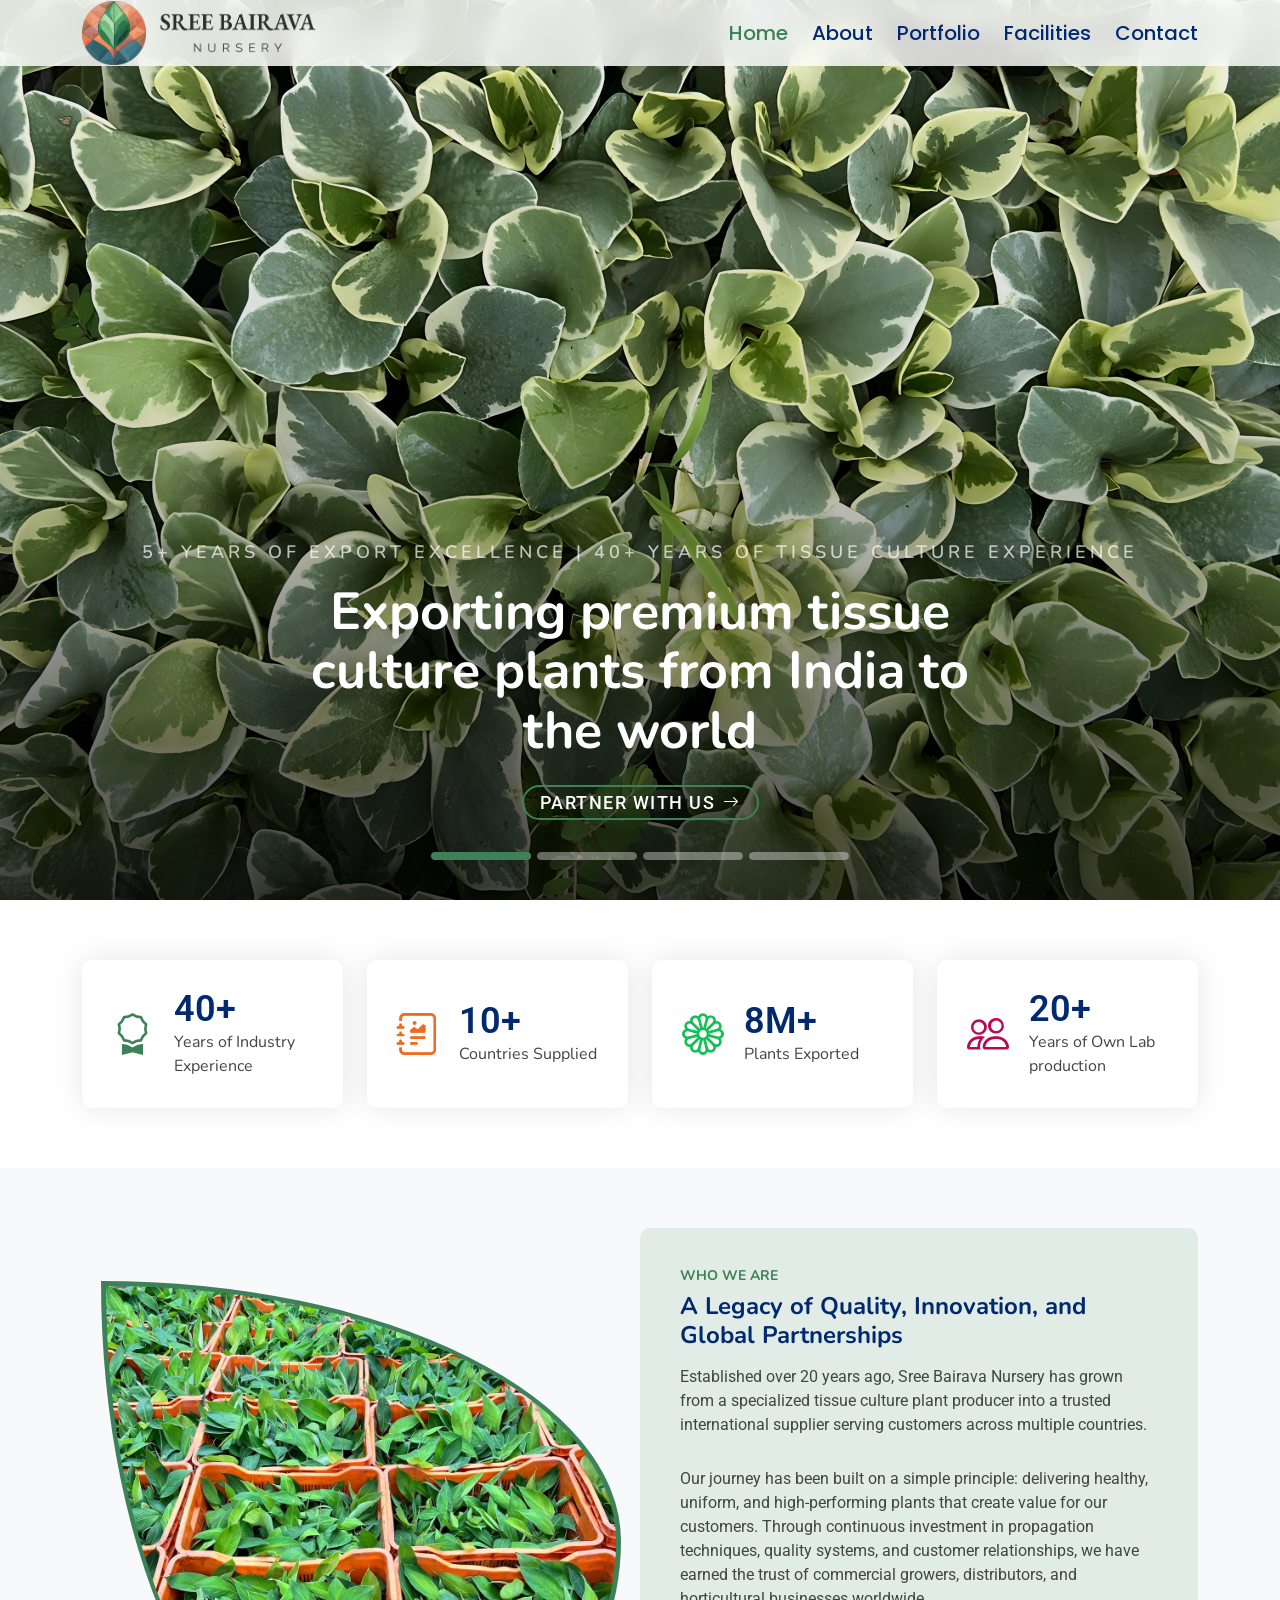
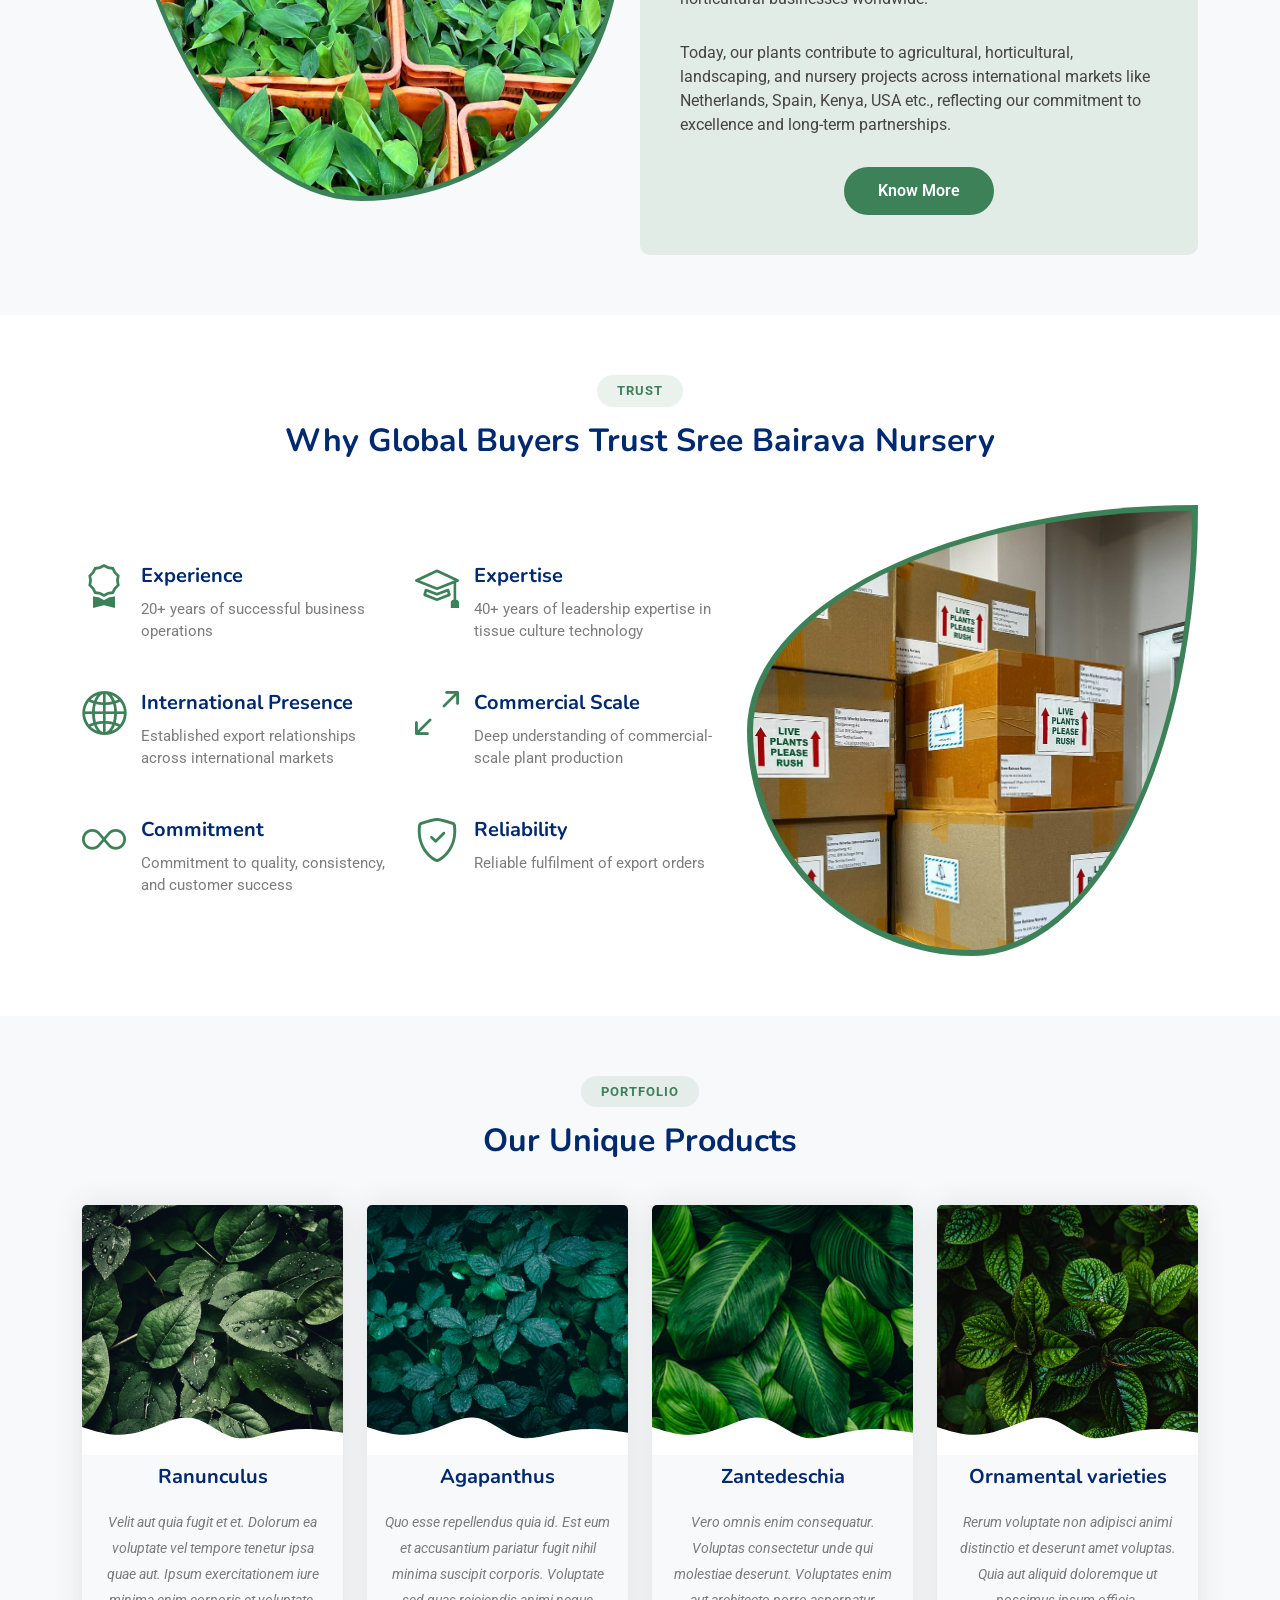
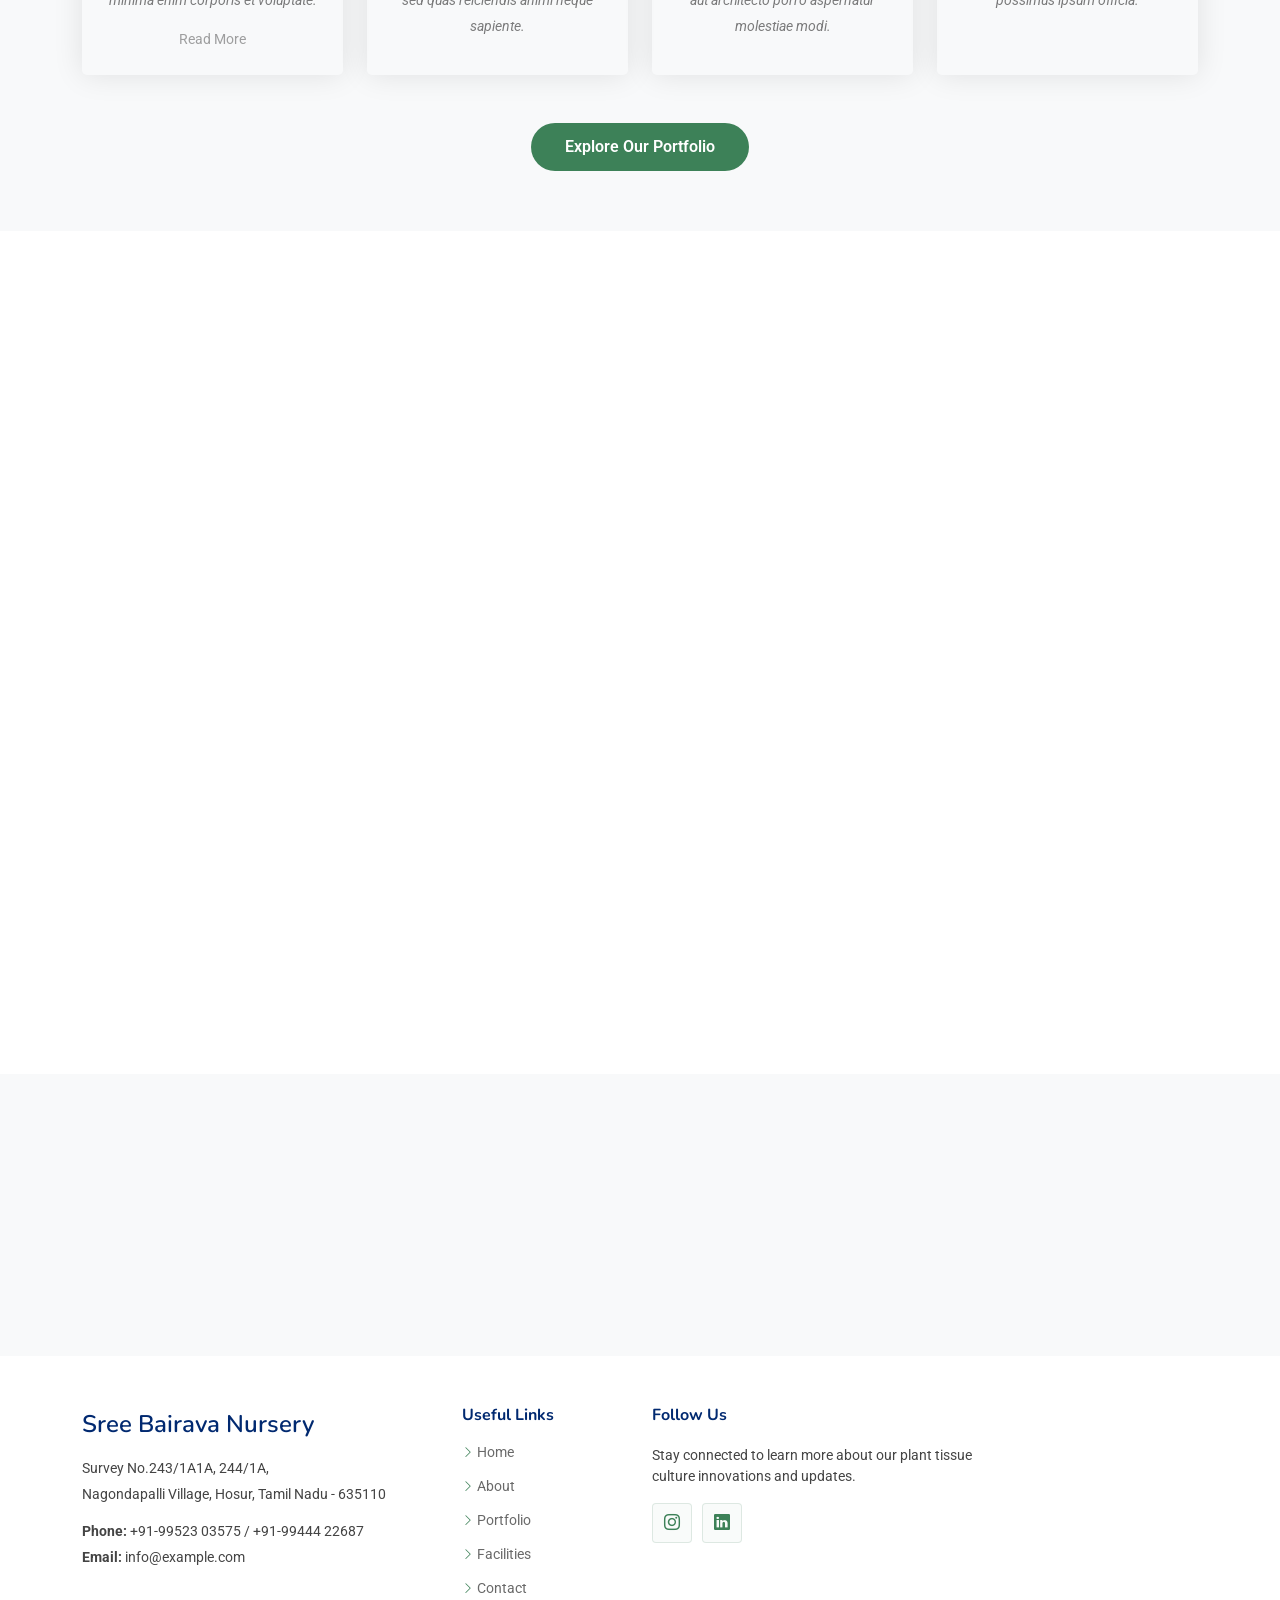
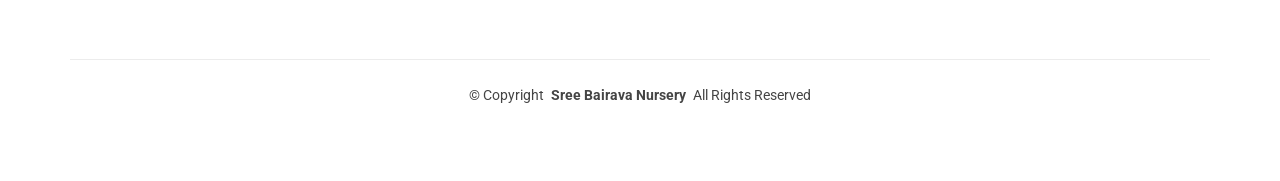
==== commit c25c0709: "changes" ====
--- a/index.html
+++ b/index.html
@@ -281,7 +281,7 @@
         <div class="carousel-inner">
 
           <div class="carousel-item active">
-            <div class="hero-slide-bg" style="background-image: url('assets/img/lab2.jpg');"></div>
+            <div class="hero-slide-bg" style="background-image: url('assets/img/homepage/Hero_1.jpeg');"></div>
             <div class="hero-slide-overlay">
               <span class="hero-slide-label">5+ Years of Export Excellence | 40+ Years of Tissue Culture Experience</span>
               <h2>Exporting premium tissue culture plants from India to the world</h2>
@@ -292,7 +292,7 @@
           </div>
 
           <div class="carousel-item">
-            <div class="hero-slide-bg" style="background-image: url('assets/img/4.jpg');"></div>
+            <div class="hero-slide-bg" style="background-image: url('assets/img/homepage/Hero_2.jpeg');"></div>
             <div class="hero-slide-overlay">
               <span class="hero-slide-label">About Us</span>
               <h2>Over 40 years of Tissue Culture expertise</h2>
@@ -302,7 +302,7 @@
           </div>
 
           <div class="carousel-item">
-            <div class="hero-slide-bg" style="background-image: url('assets/img/lab1.jpg');"></div>
+            <div class="hero-slide-bg" style="background-image: url('assets/img/homepage/Hero_3.jpeg');"></div>
             <div class="hero-slide-overlay">
               <span class="hero-slide-label">Laboratory</span>
               <h2>Advanced Tissue Culture Lab</h2>
@@ -312,7 +312,7 @@
           </div>
 
           <div class="carousel-item">
-            <div class="hero-slide-bg" style="background-image: url('assets/img/2.jpg');"></div>
+            <div class="hero-slide-bg" style="background-image: url('assets/img/homepage/Hero_4.webp');"></div>
             <div class="hero-slide-overlay">
               <span class="hero-slide-label">Our Portfolio</span>
               <h2>Exotic Variety of Tissue Culture Plants</h2>
@@ -534,7 +534,7 @@
 
           <div class="col-lg-6 order-1 order-lg-1 d-flex align-items-center" data-aos="zoom-out" data-aos-delay="200">
             <div class="who-we-are-image-frame">
-              <img src="assets/img/about1.jpeg" class="img-fluid" alt="">
+              <img src="assets/img/homepage/who_we_are.jpeg" class="img-fluid" alt="">
             </div>
           </div>
 
@@ -656,7 +656,7 @@
 
           <div class="col-xl-5 d-flex align-items-center order-1 order-xl-2" data-aos="fade-up" data-aos-delay="100">
             <div class="trust-image-frame">
-              <img src="assets/img/features1.jpeg" class="img-fluid" alt="">
+              <img src="assets/img/homepage/trust.jpeg" class="img-fluid" alt="">
             </div>
           </div>
 
@@ -692,7 +692,7 @@
                 </div> -->
               </div>
               <div class="member-info">
-                <h4>Plant 1</h4>
+                <h4>Ranunculus</h4>
                 <!-- <span>Chief Executive Officer</span> -->
                 <p>Velit aut quia fugit et et. Dolorum ea voluptate vel tempore tenetur ipsa quae aut. Ipsum exercitationem iure minima enim corporis et voluptate.</p>
                 <a href="portfolio.html" class="read-more stretched-link"><span>Read More</span></a>
@@ -712,7 +712,7 @@
                 </div> -->
               </div>
               <div class="member-info">
-                <h4>Plant 2</h4>
+                <h4>Agapanthus</h4>
                 <!-- <span>Product Manager</span> -->
                 <p>Quo esse repellendus quia id. Est eum et accusantium pariatur fugit nihil minima suscipit corporis. Voluptate sed quas reiciendis animi neque sapiente.</p>
               </div>
@@ -731,7 +731,7 @@
                 </div> -->  
               </div>
               <div class="member-info">
-                <h4>Plant 3</h4>
+                <h4>Zantedeschia</h4>
                 <!-- <span>CTO</span> -->
                 <p>Vero omnis enim consequatur. Voluptas consectetur unde qui molestiae deserunt. Voluptates enim aut architecto porro aspernatur molestiae modi.</p>
               </div>
@@ -750,7 +750,7 @@
                 </div> -->
               </div>
               <div class="member-info">
-                <h4>Plant 4</h4>
+                <h4>Ornamental varieties</h4>
                 <!-- <span>Accountant</span> -->
                 <p>Rerum voluptate non adipisci animi distinctio et deserunt amet voluptas. Quia aut aliquid doloremque ut possimus ipsum officia.</p>
               </div>
--- a/assets/css/main.css
+++ b/assets/css/main.css
@@ -2063,6 +2063,17 @@
   color: color-mix(in srgb, var(--default-color), transparent 30%);
 }
 
+.portfolio-details .portfolio-row {
+  min-height: 480px;
+  align-items: center;
+}
+
+@media (max-width: 991px) {
+  .portfolio-details .portfolio-row {
+    min-height: 0;
+  }
+}
+
 /*--------------------------------------------------------------
 # Service Details Section
 --------------------------------------------------------------*/
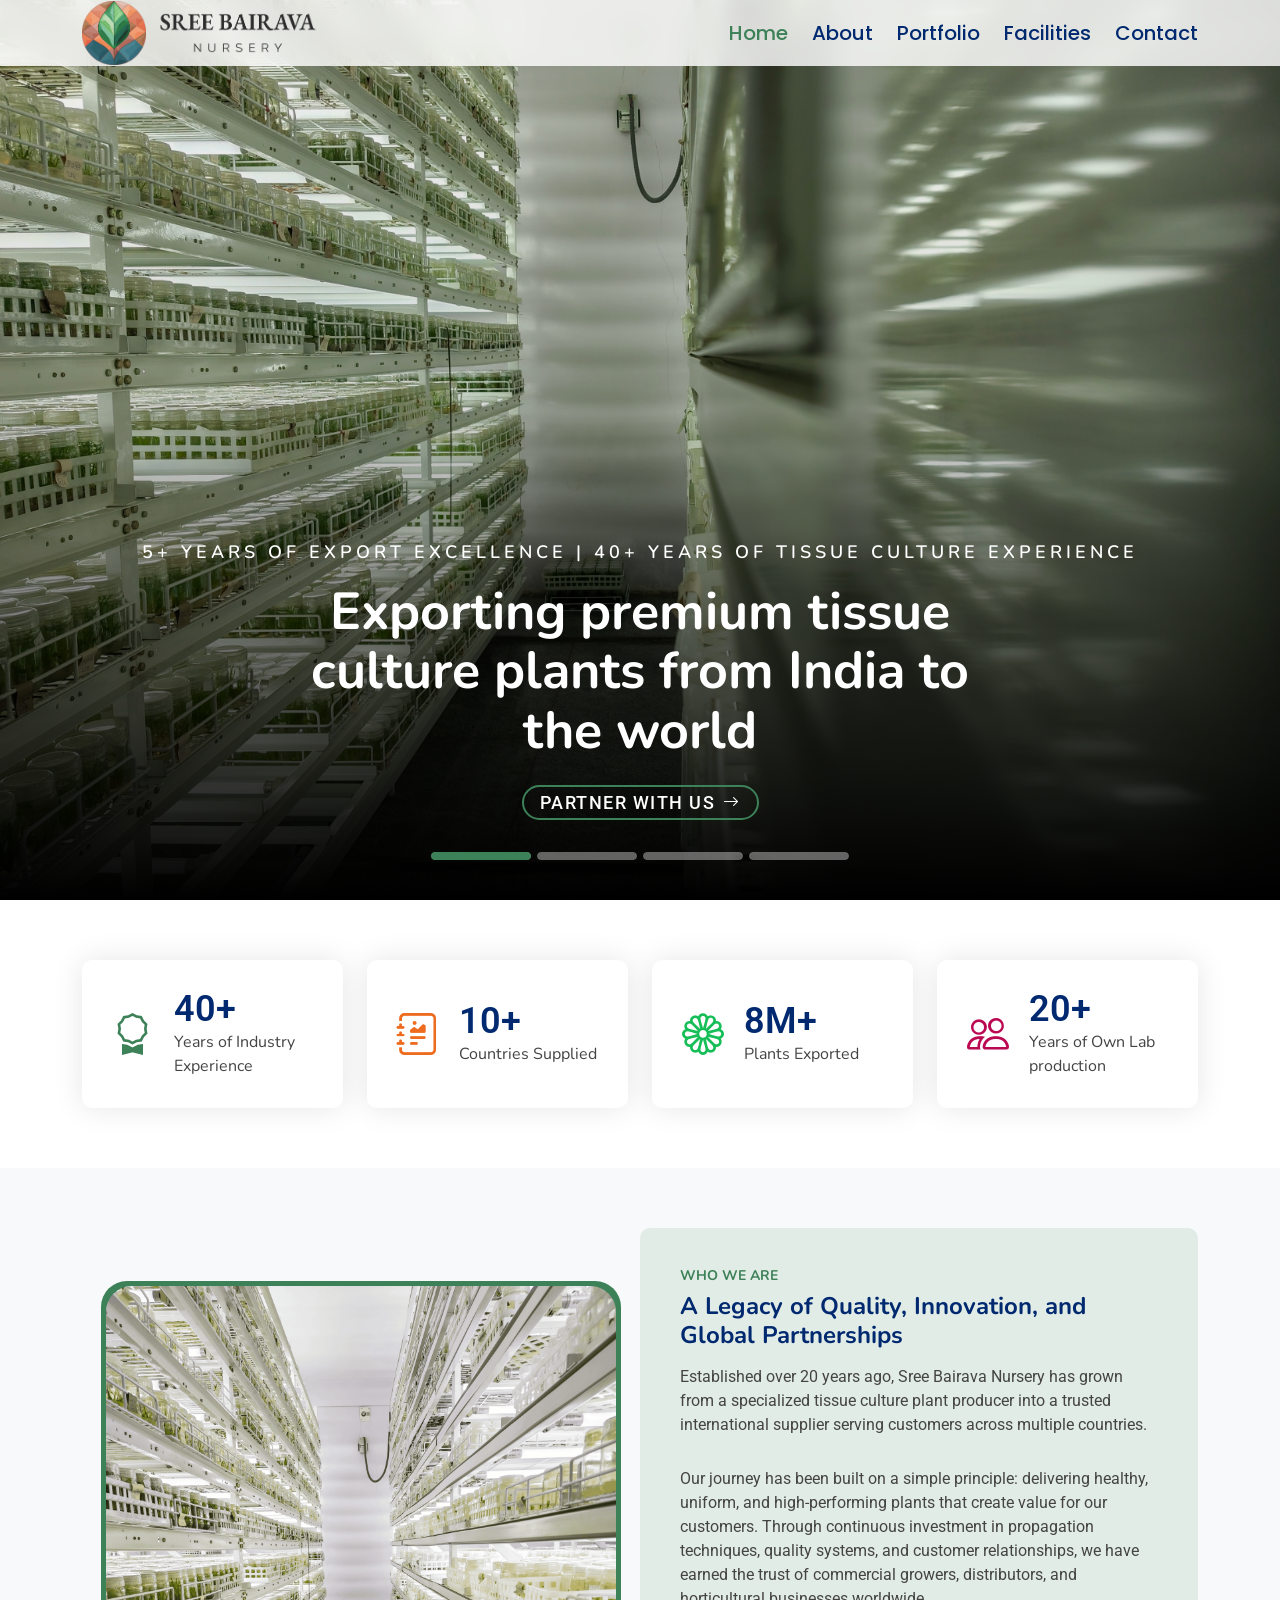
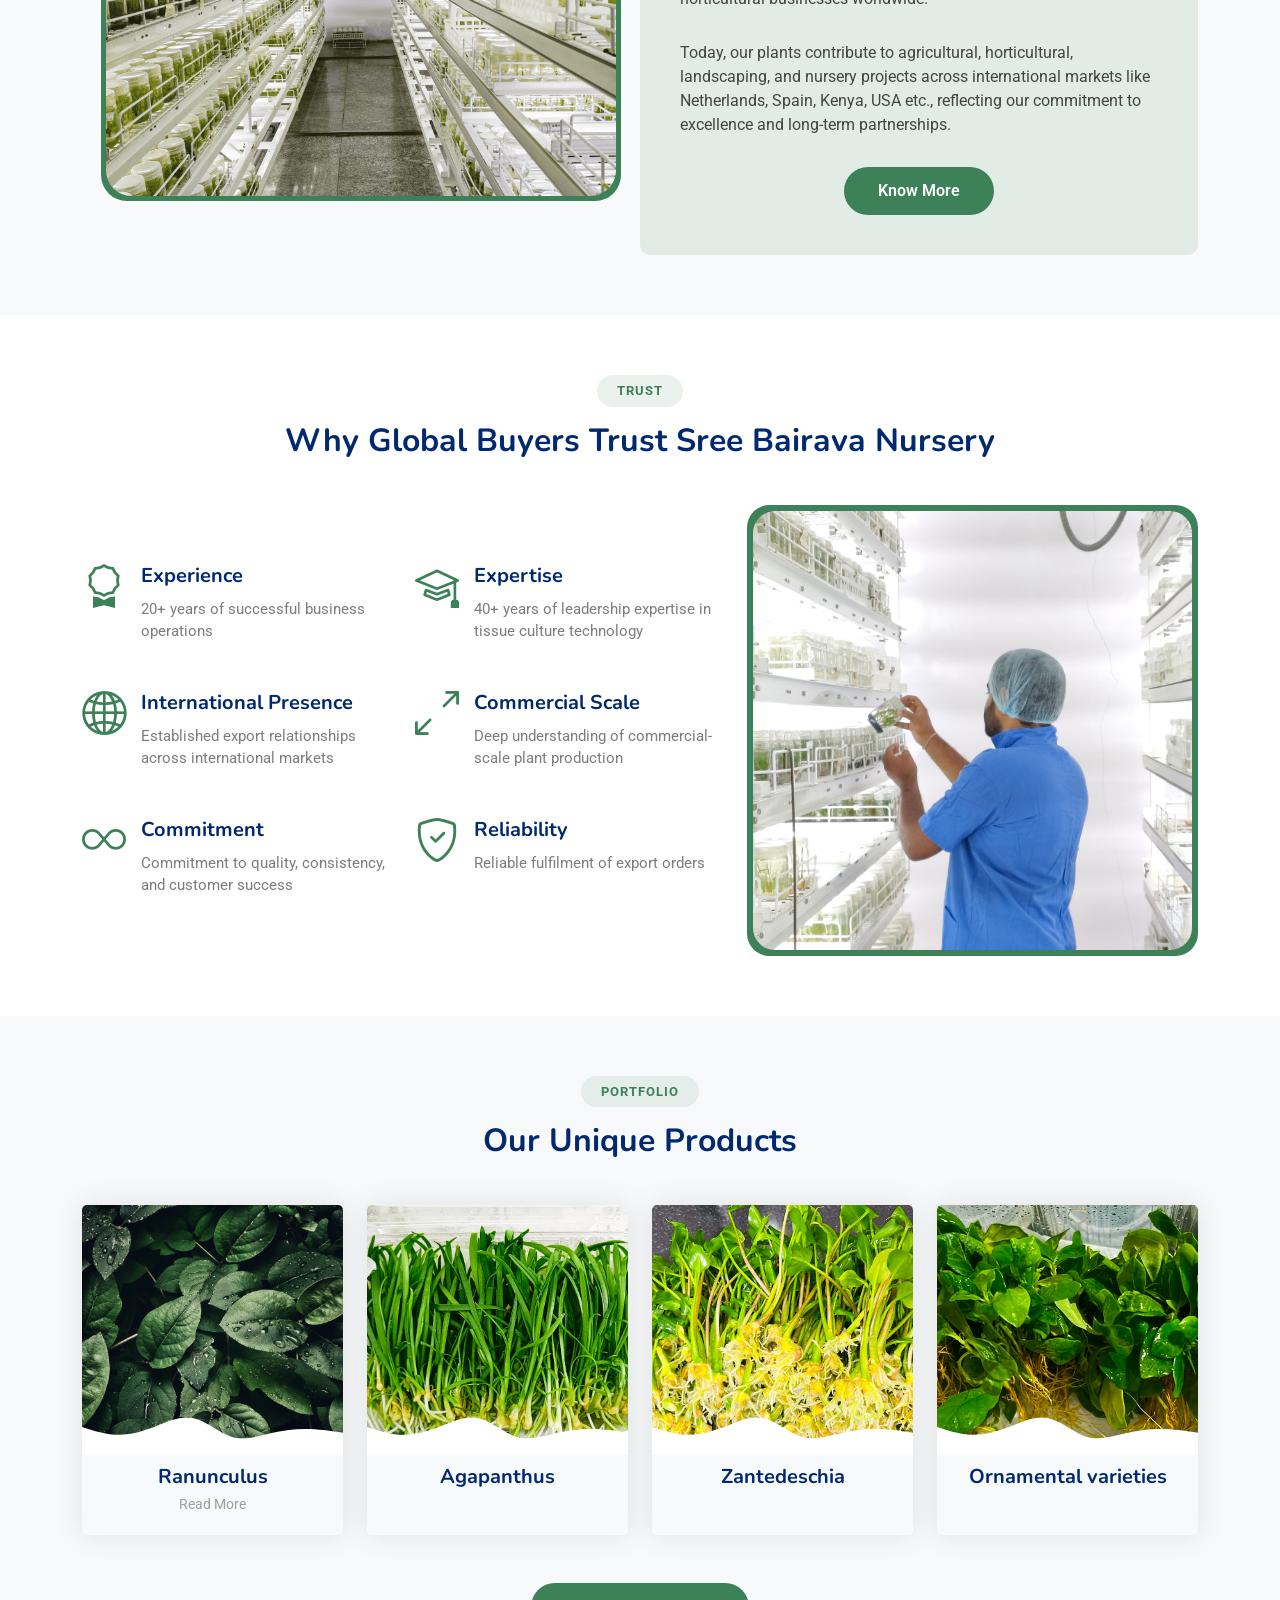
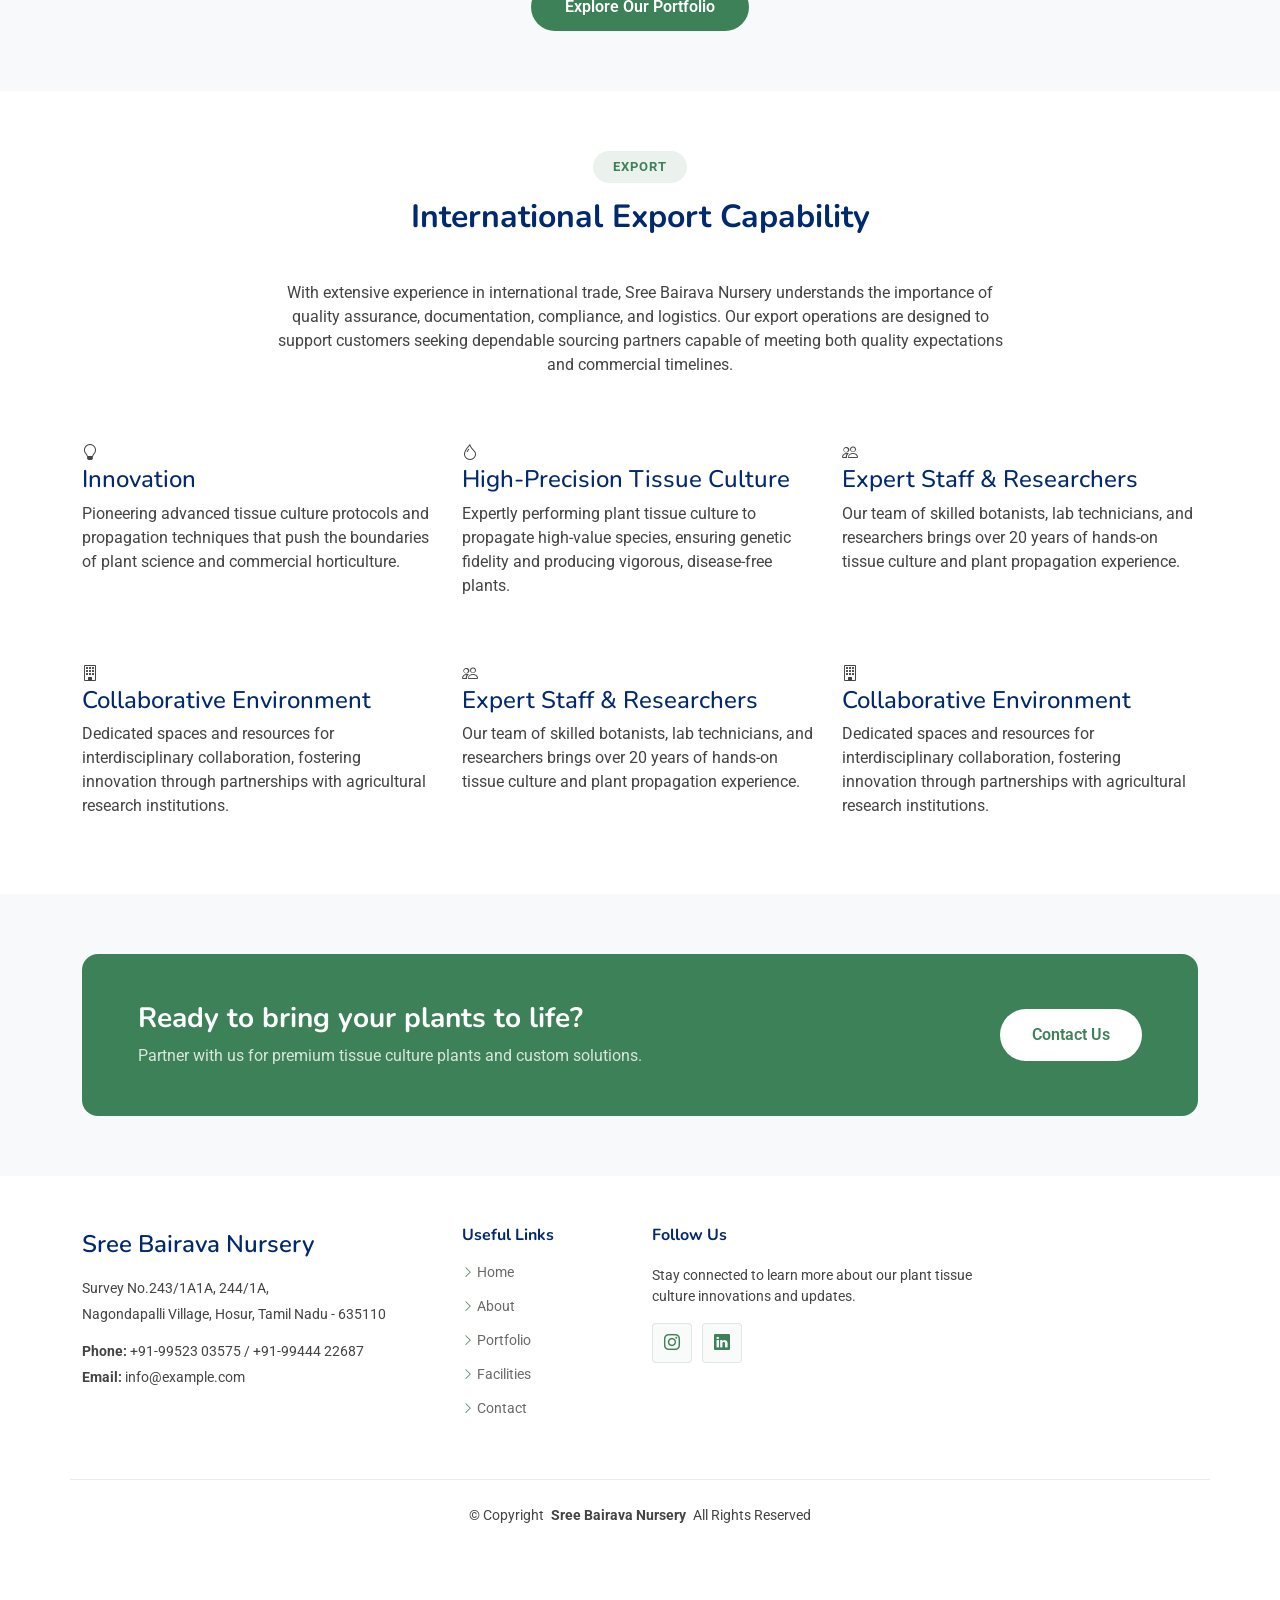
==== commit 9249a420: "Homepage image updated" ====
--- a/index.html
+++ b/index.html
@@ -53,7 +53,7 @@
     .hero-slide-overlay {
       position: absolute;
       inset: 0;
-      background: linear-gradient(to top, rgba(0,0,0,0.75) 0%, rgba(0,0,0,0.15) 55%, rgba(0,0,0,0.05) 100%);
+      background: linear-gradient(to top, rgba(0,0,0,1) 0%, rgba(0,0,0,0.15) 55%, rgba(0,0,0,0.05) 100%);
       display: flex;
       flex-direction: column;
       align-items: center;
@@ -63,16 +63,16 @@
       color: #fff;
       transition: background 0.6s ease;
     }
-    .hero-showcase .carousel-item:hover .hero-slide-overlay {
+    /* .hero-showcase .carousel-item:hover .hero-slide-overlay {
       background: linear-gradient(to top, rgba(0,0,0,0.82) 0%, rgba(0,0,0,0.2) 55%, rgba(0,0,0,0.08) 100%);
-    }
+    } */
     .hero-slide-label {
       font-size: 18px;
       text-transform: uppercase;
       letter-spacing: 4px;
       font-weight: 600;
       margin-bottom: 16px;
-      opacity: 0.7;
+      opacity: 1;
       font-family: var(--heading-font);
     }
     .hero-slide-overlay h2 {
@@ -312,7 +312,7 @@
           </div>
 
           <div class="carousel-item">
-            <div class="hero-slide-bg" style="background-image: url('assets/img/homepage/Hero_4.webp');"></div>
+            <div class="hero-slide-bg" style="background-image: url('assets/img/homepage/Hero_4.jpeg');"></div>
             <div class="hero-slide-overlay">
               <span class="hero-slide-label">Our Portfolio</span>
               <h2>Exotic Variety of Tissue Culture Plants</h2>
@@ -694,7 +694,7 @@
               <div class="member-info">
                 <h4>Ranunculus</h4>
                 <!-- <span>Chief Executive Officer</span> -->
-                <p>Velit aut quia fugit et et. Dolorum ea voluptate vel tempore tenetur ipsa quae aut. Ipsum exercitationem iure minima enim corporis et voluptate.</p>
+                <!-- <p>Velit aut quia fugit et et. Dolorum ea voluptate vel tempore tenetur ipsa quae aut. Ipsum exercitationem iure minima enim corporis et voluptate.</p> -->
                 <a href="portfolio.html" class="read-more stretched-link"><span>Read More</span></a>
               </div>
             </div>
@@ -714,7 +714,7 @@
               <div class="member-info">
                 <h4>Agapanthus</h4>
                 <!-- <span>Product Manager</span> -->
-                <p>Quo esse repellendus quia id. Est eum et accusantium pariatur fugit nihil minima suscipit corporis. Voluptate sed quas reiciendis animi neque sapiente.</p>
+                <!-- <p>Quo esse repellendus quia id. Est eum et accusantium pariatur fugit nihil minima suscipit corporis. Voluptate sed quas reiciendis animi neque sapiente.</p> -->
               </div>
             </div>
           </div><!-- End Team Member -->
@@ -733,7 +733,7 @@
               <div class="member-info">
                 <h4>Zantedeschia</h4>
                 <!-- <span>CTO</span> -->
-                <p>Vero omnis enim consequatur. Voluptas consectetur unde qui molestiae deserunt. Voluptates enim aut architecto porro aspernatur molestiae modi.</p>
+                <!-- <p>Vero omnis enim consequatur. Voluptas consectetur unde qui molestiae deserunt. Voluptates enim aut architecto porro aspernatur molestiae modi.</p> -->
               </div>
             </div>
           </div><!-- End Team Member -->
@@ -752,7 +752,7 @@
               <div class="member-info">
                 <h4>Ornamental varieties</h4>
                 <!-- <span>Accountant</span> -->
-                <p>Rerum voluptate non adipisci animi distinctio et deserunt amet voluptas. Quia aut aliquid doloremque ut possimus ipsum officia.</p>
+                <!-- <p>Rerum voluptate non adipisci animi distinctio et deserunt amet voluptas. Quia aut aliquid doloremque ut possimus ipsum officia.</p> -->
               </div>
             </div>
           </div><!-- End Team Member -->
@@ -785,7 +785,7 @@
             <p>With extensive experience in international trade, Sree Bairava Nursery understands the importance of quality assurance, documentation, compliance, and logistics.
 Our export operations are designed to support customers seeking dependable sourcing partners capable of meeting both quality expectations and commercial timelines.
             </p>
-            <p>We work with:</p>
+            <!-- <p>We work with:</p> -->
           </div>
         </div>
       </div>
--- a/assets/css/main.css
+++ b/assets/css/main.css
@@ -1014,7 +1014,9 @@
   aspect-ratio: 1 / 1;
   padding: 5px;
   background: var(--accent-color);
-  border-radius: 0% 100% 50% 50% / 0% 50% 50% 100%  ;
+  /* border-radius: 0% 100% 50% 50% / 0% 50% 50% 100%  ; */
+  /* border-radius: 30% 70% 68% 32% / 47% 30% 70% 53% ; */
+  border-radius: 5%;
   overflow: hidden;
   margin: 0 auto;
 }
@@ -1032,7 +1034,8 @@
   aspect-ratio: 1 / 1;
   padding: 6px;
   background: var(--accent-color);
-  border-radius: 100% 0% 50% 50% / 50% 0% 100% 50%  ;
+  /* border-radius: 100% 0% 50% 50% / 50% 0% 100% 50%  ; */
+  border-radius: 5%;
   overflow: hidden;
   margin: 0 auto;
 }
@@ -2006,6 +2009,8 @@
 --------------------------------------------------------------*/
 .portfolio-details .portfolio-details-slider img {
   width: 100%;
+  max-height: calc(100vh - 440px);
+  object-fit: contain;
 }
 
 .portfolio-details .portfolio-details-slider .swiper-pagination {
@@ -2063,14 +2068,9 @@
   color: color-mix(in srgb, var(--default-color), transparent 30%);
 }
 
-.portfolio-details .portfolio-row {
-  min-height: 480px;
-  align-items: center;
-}
-
 @media (max-width: 991px) {
-  .portfolio-details .portfolio-row {
-    min-height: 0;
+  .portfolio-details .portfolio-details-slider img {
+    max-height: none;
   }
 }
 
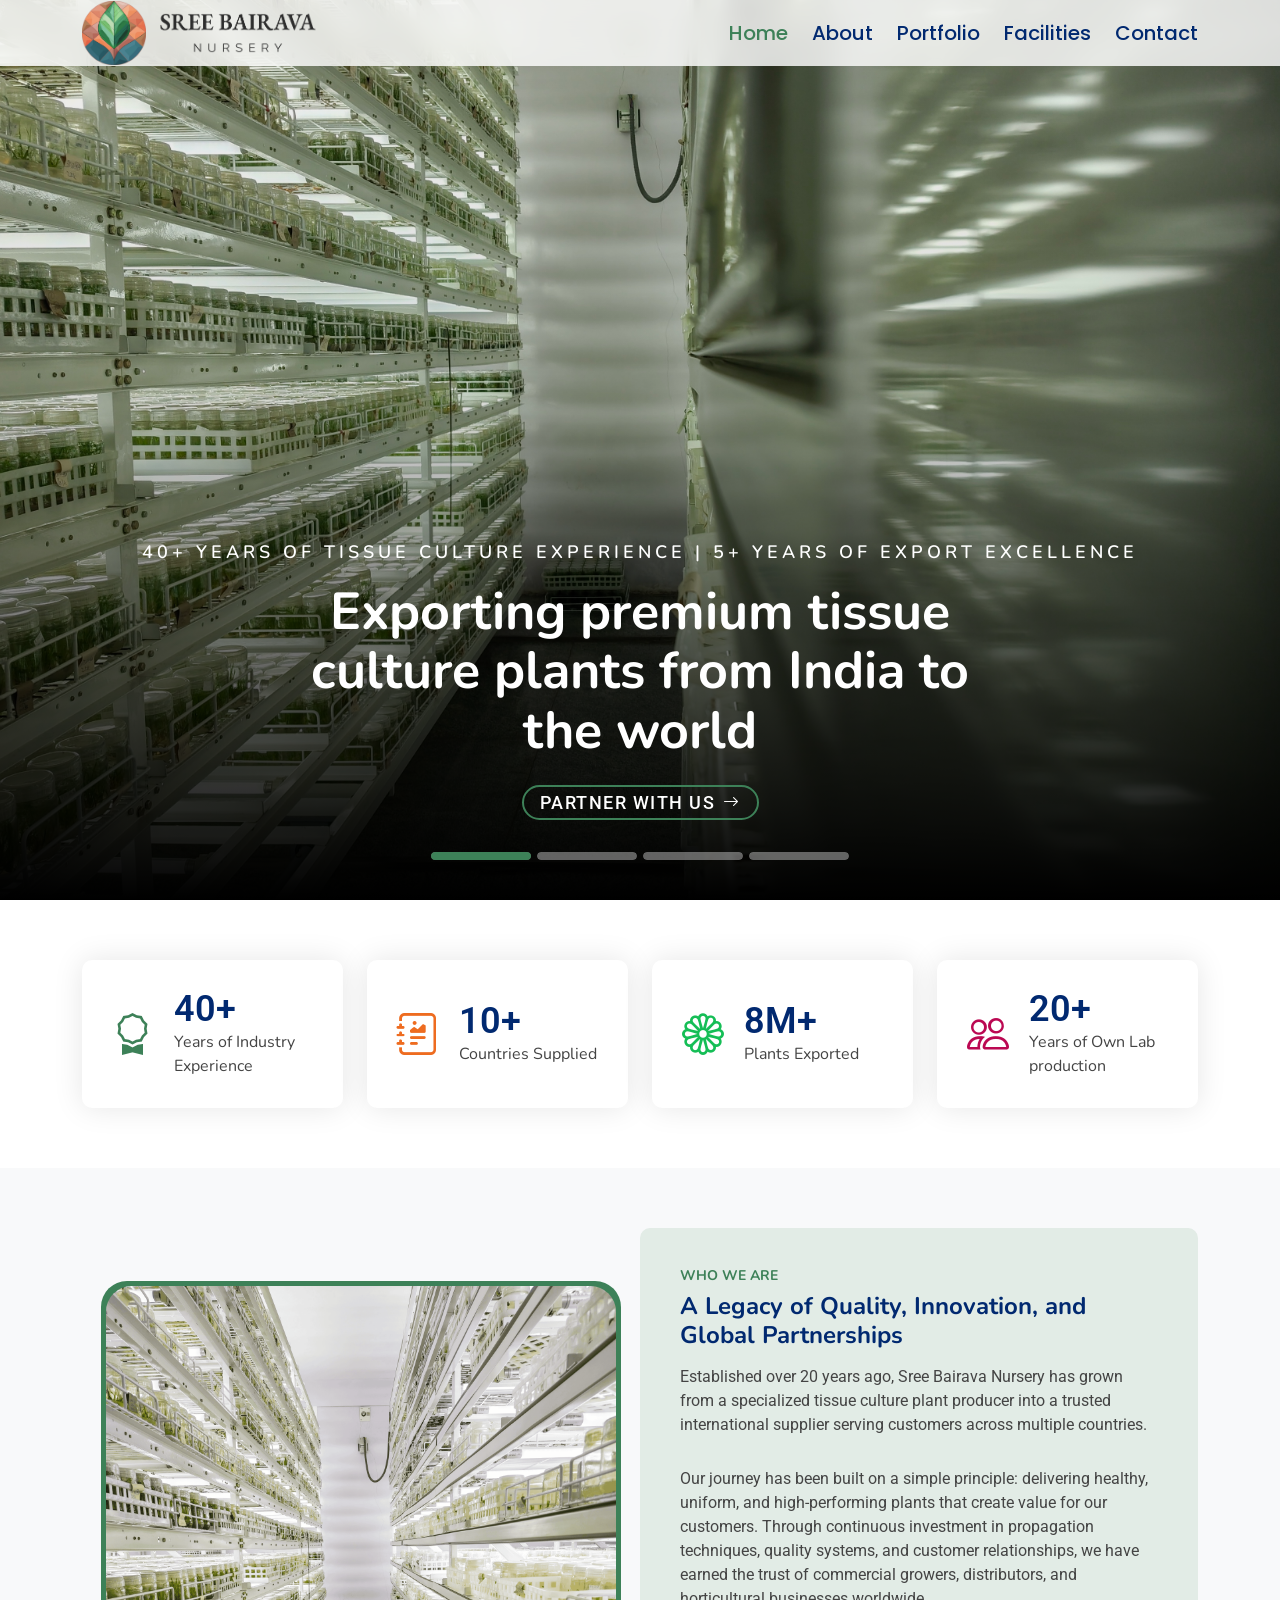
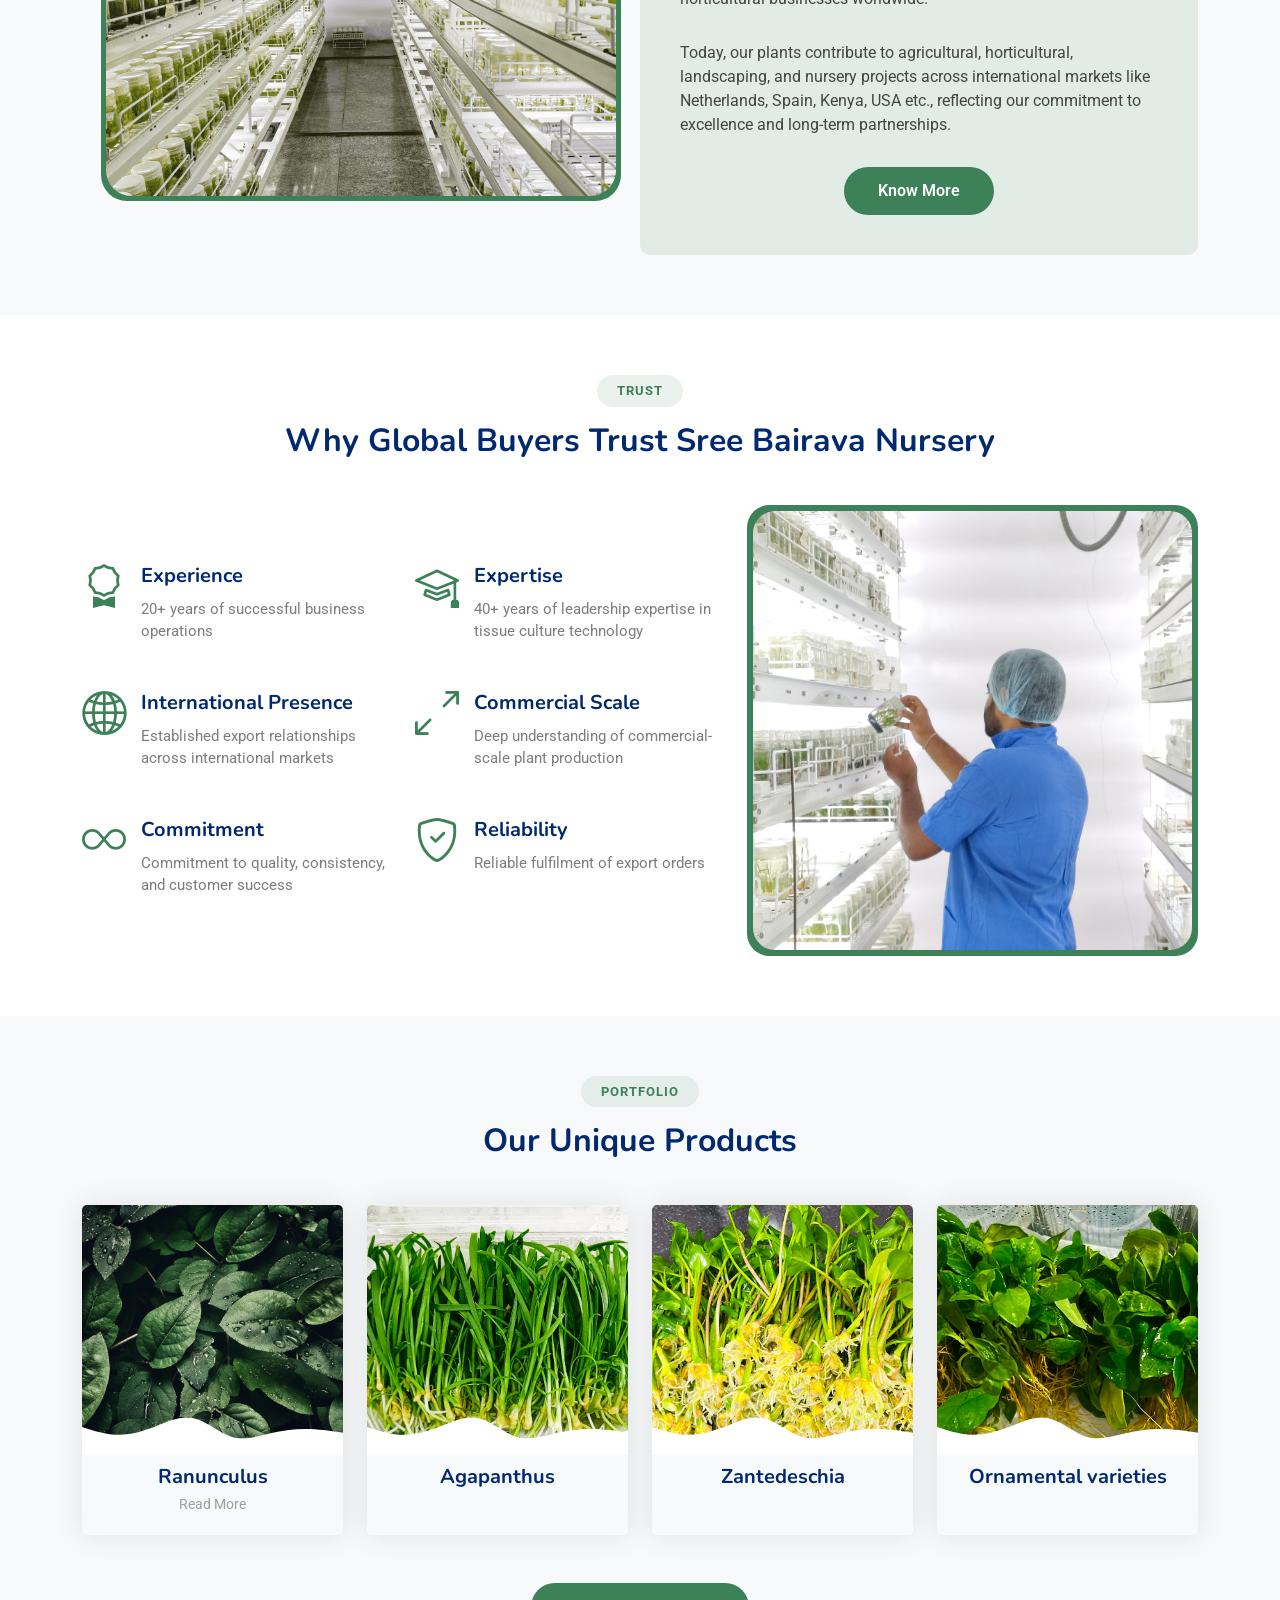
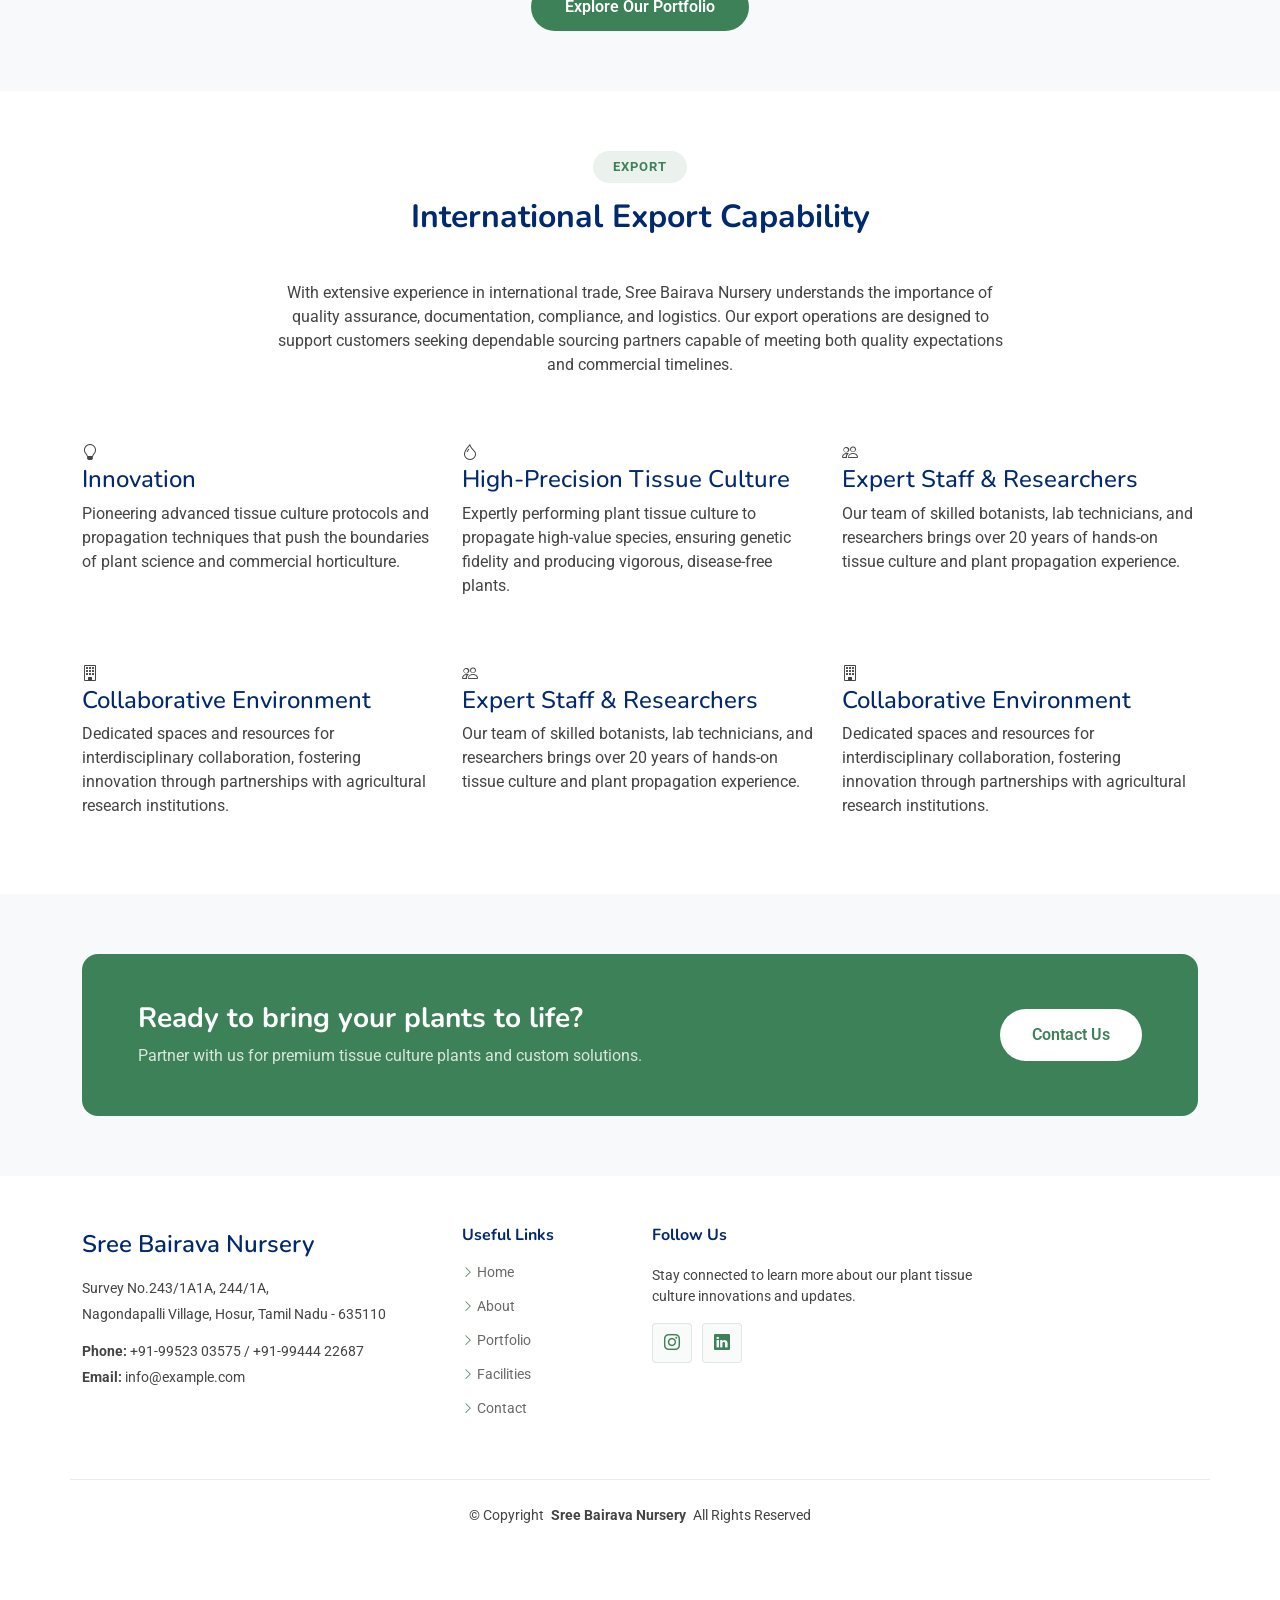
==== commit 276f224d: "image updates" ====
--- a/index.html
+++ b/index.html
@@ -9,8 +9,11 @@
   <meta name="keywords" content="">
 
   <!-- Favicons -->
-  <link href="assets/img/favicon.png" rel="icon">
-  <link href="assets/img/apple-touch-icon.png" rel="apple-touch-icon">
+  <link rel="icon" type="image/x-icon" href="favicon/favicon.ico">
+  <link rel="icon" type="image/png" sizes="32x32" href="favicon/favicon-32x32.png">
+  <link rel="icon" type="image/png" sizes="16x16" href="favicon/favicon-16x16.png">
+  <link rel="apple-touch-icon" sizes="180x180" href="favicon/apple-touch-icon.png">
+  <link rel="manifest" href="favicon/site.webmanifest">
 
   <!-- Fonts -->
   <link href="https://fonts.googleapis.com" rel="preconnect">
@@ -283,7 +286,7 @@
           <div class="carousel-item active">
             <div class="hero-slide-bg" style="background-image: url('assets/img/homepage/Hero_1.jpeg');"></div>
             <div class="hero-slide-overlay">
-              <span class="hero-slide-label">5+ Years of Export Excellence | 40+ Years of Tissue Culture Experience</span>
+              <span class="hero-slide-label">40+ Years of Tissue Culture Experience | 5+ Years of Export Excellence</span>
               <h2>Exporting premium tissue culture plants from India to the world</h2>
               <!-- <p>Disease-free propagation starts here.</p> -->
               <!-- <a href="facilities.html" class="hero-slide-link">Request a Catalogue<i class="bi bi-arrow-right"></i></a> -->
--- a/assets/css/main.css
+++ b/assets/css/main.css
@@ -902,6 +902,37 @@
   animation: up-down 2s ease-in-out infinite alternate-reverse both;
 }
 
+.portfolio-hero-label {
+  display: inline-block;
+  font-size: 12px;
+  letter-spacing: 3px;
+  text-transform: uppercase;
+  font-weight: 700;
+  color: var(--accent-color);
+  background: color-mix(in srgb, var(--accent-color), transparent 90%);
+  padding: 6px 16px;
+  border-radius: 50px;
+  margin-bottom: 16px;
+}
+
+.portfolio-hero-frame {
+  width: 100%;
+  max-width: 480px;
+  aspect-ratio: 1 / 1;
+  padding: 8px;
+  background: var(--accent-color);
+  border-radius: 30% 70% 70% 30% / 30% 30% 70% 70%;
+  overflow: hidden;
+  margin: 0 auto;
+}
+
+.portfolio-hero-frame img {
+  width: 100%;
+  height: 100%;
+  object-fit: cover;
+  border-radius: inherit;
+}
+
 @media (max-width: 640px) {
   .hero h1 {
     font-size: 28px;
